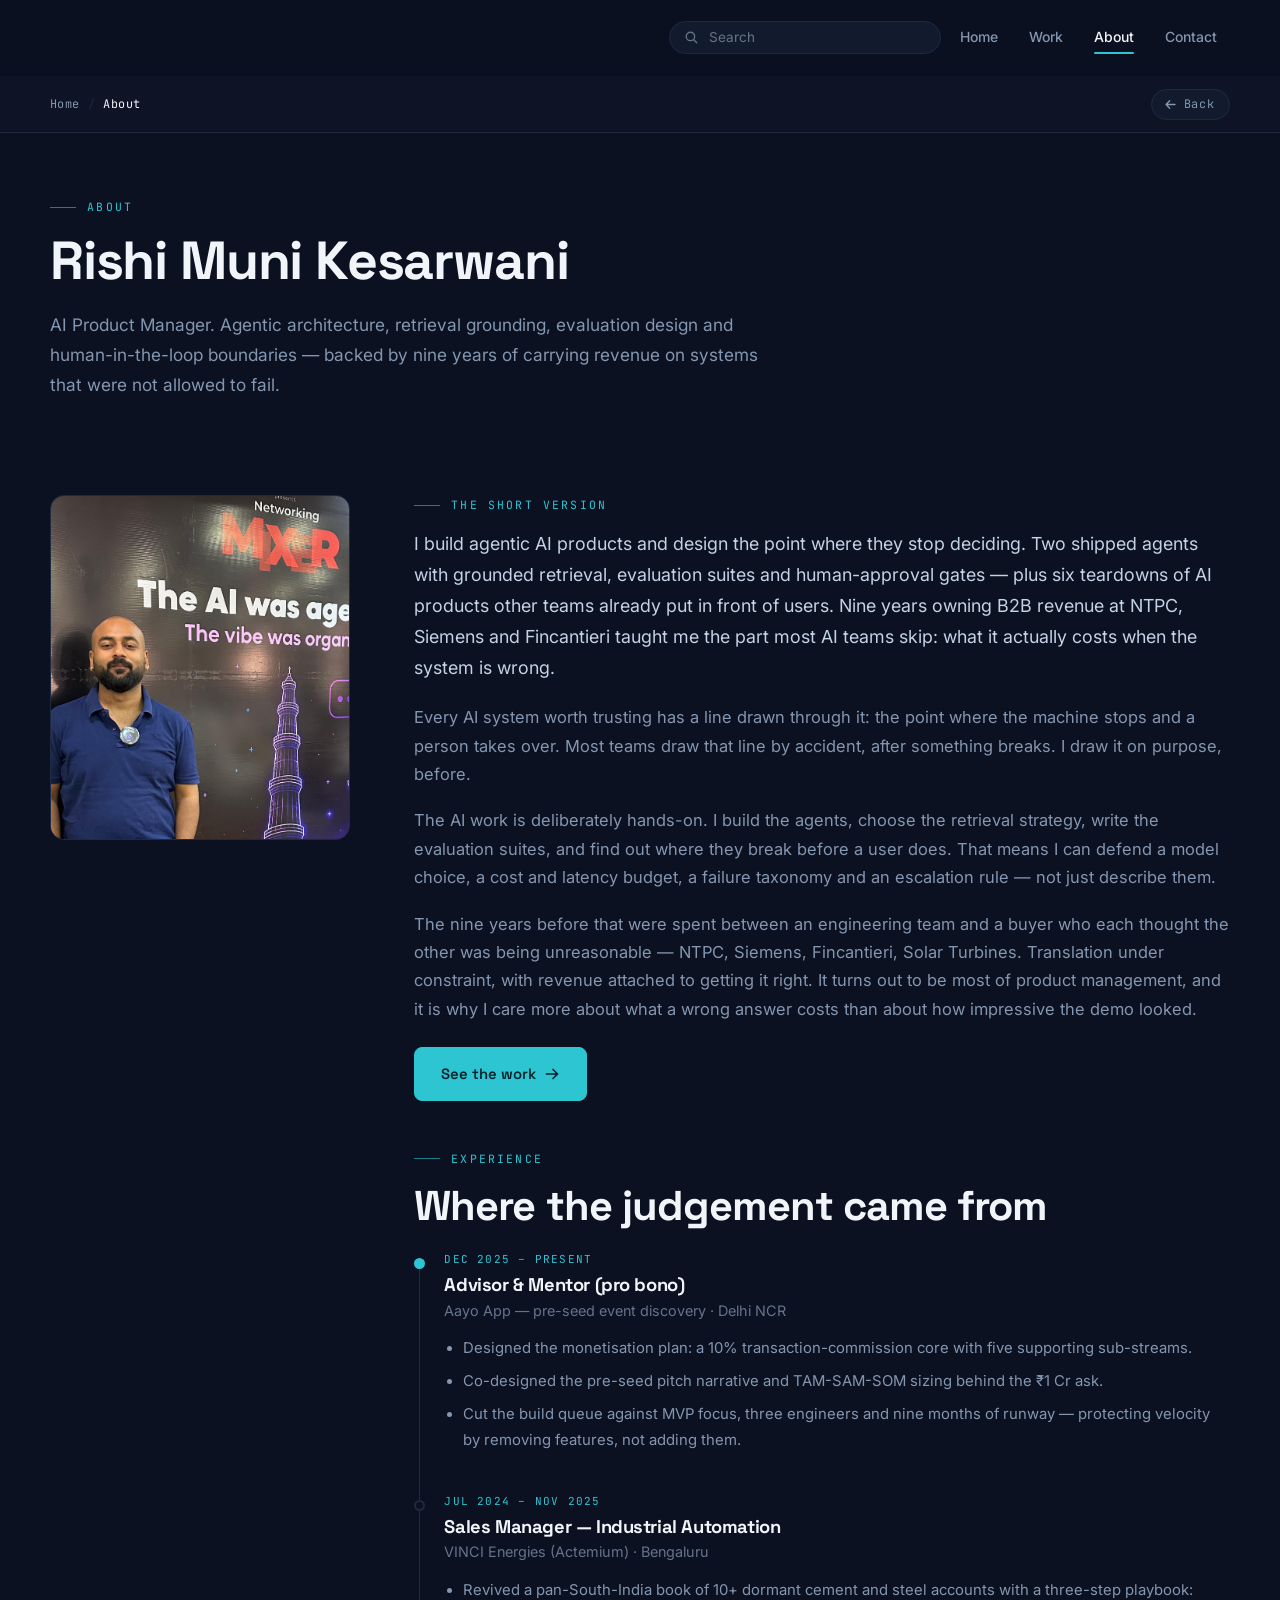
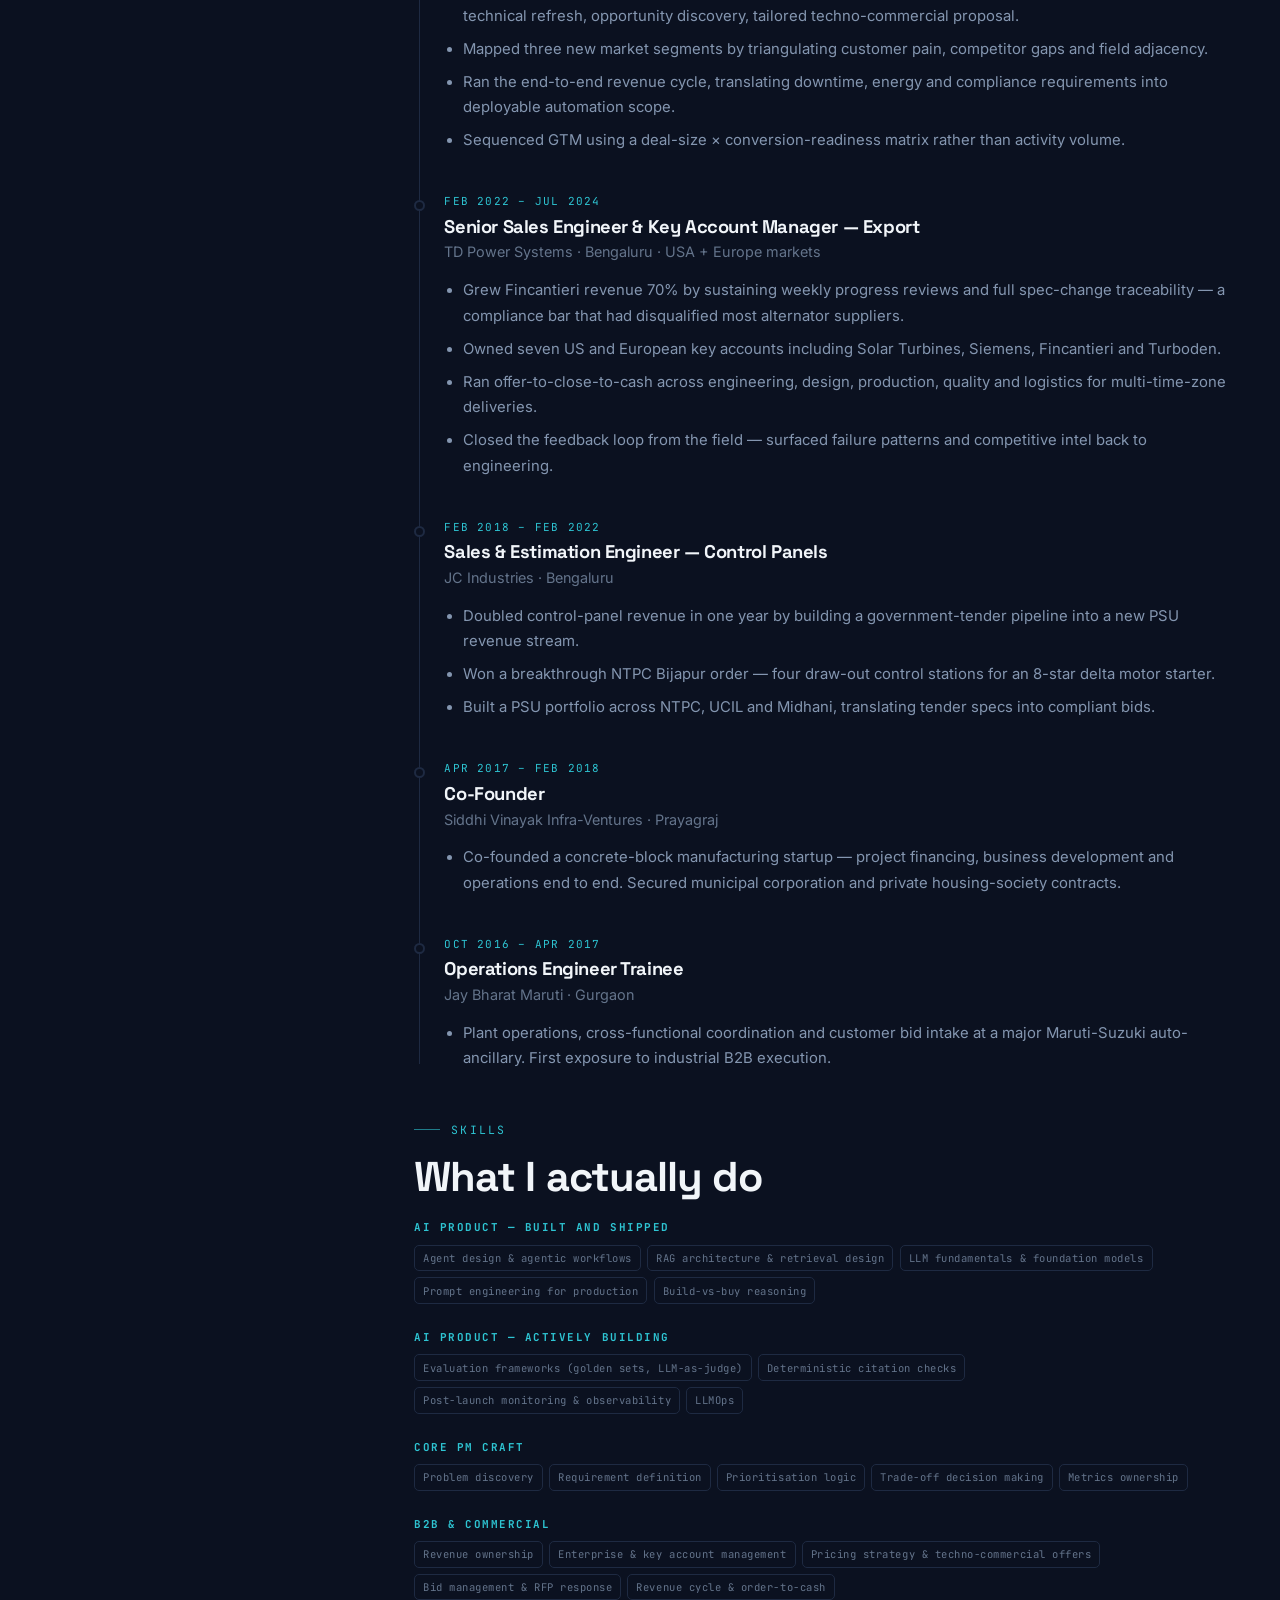
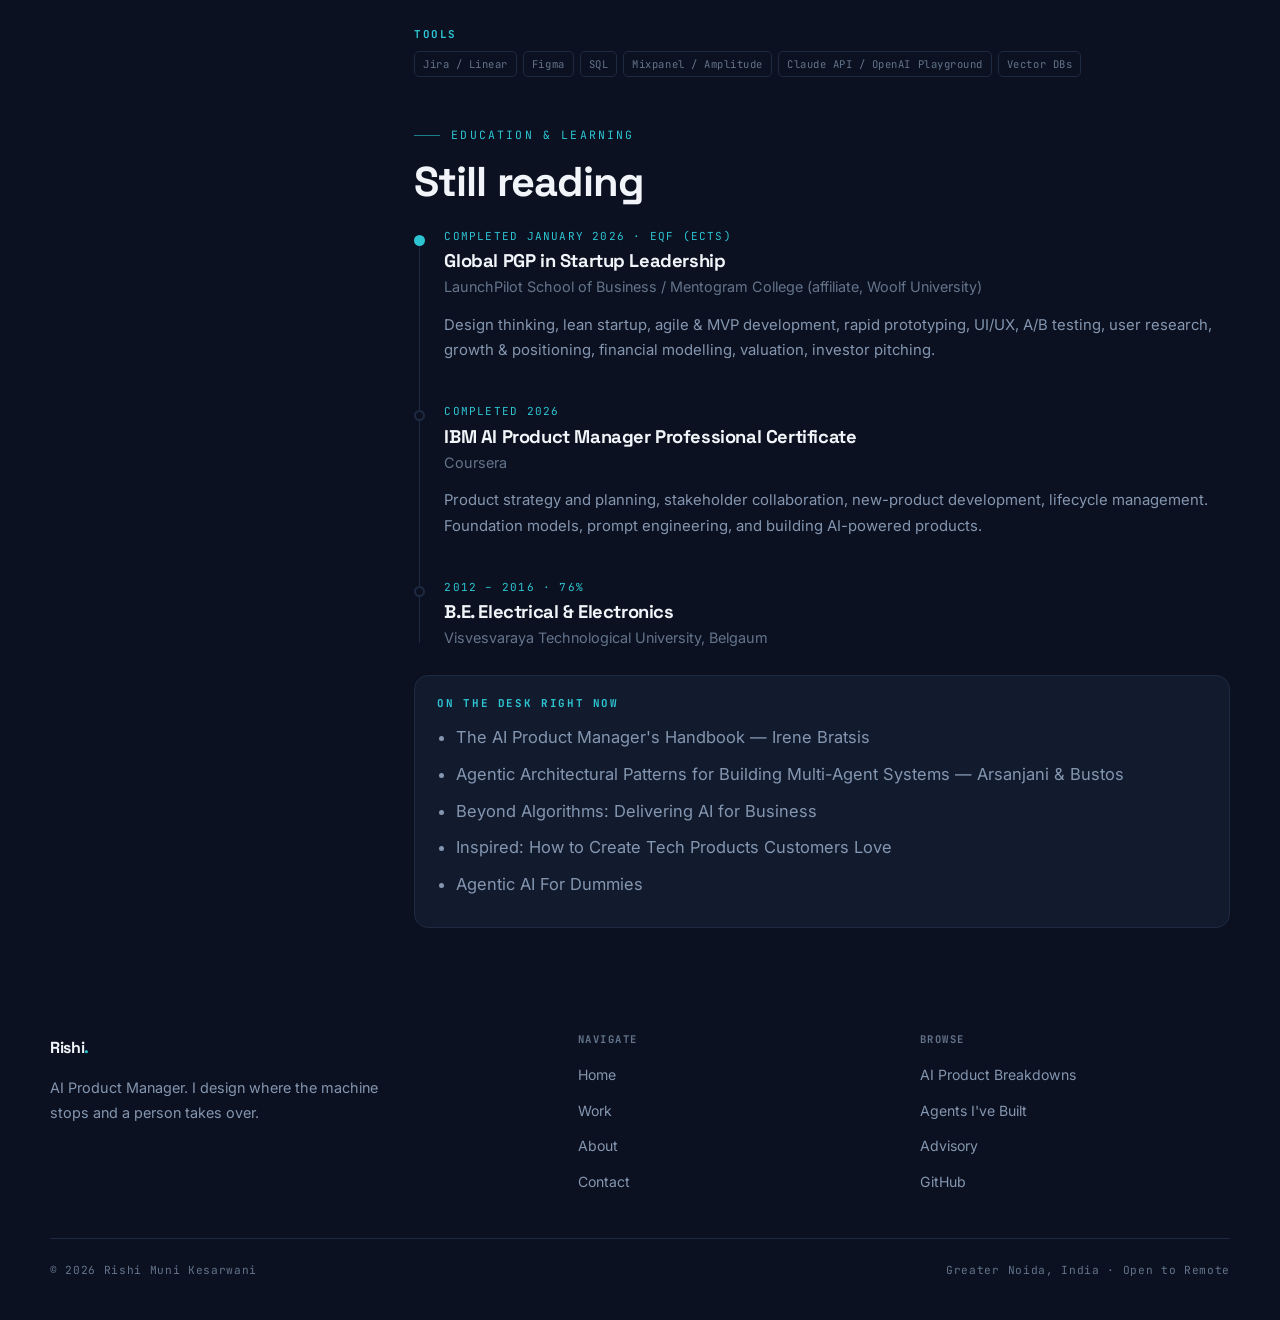
==== about.html @ 531f72b7 "Initial commit — portfolio site Static site, no build step, no framework. Every page renders from a " ====
<!doctype html>
<html lang="en">
<head>
<meta charset="utf-8">
<meta name="viewport" content="width=device-width, initial-scale=1">
<title>About — Rishi Muni Kesarwani</title>
<meta name="description" content="AI Product Manager: agentic architecture, retrieval grounding, evaluation design and human-in-the-loop boundaries, backed by nine years of B2B revenue at NTPC, Siemens and Fincantieri.">
<link rel="icon" href="data:image/svg+xml,%3Csvg xmlns='http://www.w3.org/2000/svg' viewBox='0 0 28 28'%3E%3Cpath d='M14 4 24.5 23H3.5z' fill='none' stroke='%232EC5D3' stroke-width='2'/%3E%3C/svg%3E">
<link rel="preconnect" href="https://fonts.googleapis.com">
<link rel="preconnect" href="https://fonts.gstatic.com" crossorigin>
<link href="https://fonts.googleapis.com/css2?family=Space+Grotesk:wght@400;500;600;700&family=Inter:wght@400;500;600&family=JetBrains+Mono:wght@400;500&display=swap" rel="stylesheet">
<link rel="stylesheet" href="assets/css/style.css">
</head>
<body data-page="about">

  <main>
    <section class="page-head">
      <div class="wrap">
        <p class="eyebrow">About</p>
        <h1>Rishi Muni Kesarwani</h1>
        <p class="lede">AI Product Manager. Agentic architecture, retrieval grounding, evaluation design and human-in-the-loop boundaries — backed by nine years of carrying revenue on systems that were not allowed to fail.</p>
      </div>
    </section>

    <section class="section tight" id="aboutBody"></section>
  </main>

  <script src="assets/js/data.js"></script>
  <script src="assets/js/site.js"></script>
</body>
</html>
---- assets/css/style.css ----
/* =============================================================
   Rishi Muni Kesarwani — AI Product Manager
   Theme: deep navy blueprint, cyan signal, geometric grotesque.
   Signature device: the decision gate rail (.gate)
   ============================================================= */

/* ---------- tokens ---------- */
:root {
  --ink:        #0B1120;
  --ink-2:      #121B2E;
  --ink-3:      #16203a;
  --line:       #1E2A42;
  --line-soft:  #17223a;
  --cyan:       #2EC5D3;
  --cyan-dim:   #1c8b96;
  --cyan-glow:  rgba(46,197,211,.18);
  --amber:      #F2994A;
  --paper:      #F1F5F9;
  --muted:      #8496B0;
  --muted-2:    #64748B;

  --display: "Space Grotesk", "Segoe UI", system-ui, sans-serif;
  --body:    "Inter", "Segoe UI", system-ui, sans-serif;
  --mono:    "JetBrains Mono", ui-monospace, "Cascadia Mono", Consolas, monospace;

  --wrap: 1180px;
  --nav-h: 76px;
  --r: 14px;
  --r-sm: 8px;

  --ease: cubic-bezier(.22,.61,.36,1);
}

/* ---------- reset ---------- */
*, *::before, *::after { box-sizing: border-box; }
html { scroll-behavior: smooth; -webkit-text-size-adjust: 100%; }
body {
  margin: 0;
  background: var(--ink);
  color: var(--muted);
  font-family: var(--body);
  font-size: 16.5px;
  line-height: 1.72;
  -webkit-font-smoothing: antialiased;
  overflow-x: hidden;
}
img { max-width: 100%; display: block; }
a { color: var(--cyan); text-decoration: none; }
a:hover { color: #7fe4ee; }
h1, h2, h3, h4 {
  font-family: var(--display);
  color: var(--paper);
  line-height: 1.12;
  letter-spacing: -.022em;
  margin: 0 0 .5em;
  font-weight: 700;
}
h1 { font-size: clamp(2.4rem, 6.4vw, 4.5rem); }
h2 { font-size: clamp(1.75rem, 3.6vw, 2.6rem); }
h3 { font-size: clamp(1.15rem, 2vw, 1.45rem); }
h4 { font-size: 1.02rem; }
p  { margin: 0 0 1.1em; }
ul { margin: 0 0 1.1em; padding-left: 1.15em; }
li { margin-bottom: .5em; }
strong { color: #cfdcec; font-weight: 600; }
em { color: #a9bcd4; }
code {
  font-family: var(--mono);
  font-size: .87em;
  background: var(--ink-3);
  border: 1px solid var(--line);
  border-radius: 5px;
  padding: .12em .42em;
  color: #a7e8ef;
}

:focus-visible {
  outline: 2px solid var(--cyan);
  outline-offset: 3px;
  border-radius: 4px;
}

.wrap { width: min(100% - 2.5rem, var(--wrap)); margin-inline: auto; }

/* blueprint grid, used behind hero + section accents */
.grid-bg {
  background-image:
    linear-gradient(var(--line-soft) 1px, transparent 1px),
    linear-gradient(90deg, var(--line-soft) 1px, transparent 1px);
  background-size: 46px 46px;
}

/* ---------- eyebrow / mono labels ---------- */
.eyebrow {
  font-family: var(--mono);
  font-size: .715rem;
  letter-spacing: .19em;
  text-transform: uppercase;
  color: var(--cyan);
  margin: 0 0 .9rem;
  display: flex;
  align-items: center;
  gap: .7rem;
}
.eyebrow::before {
  content: "";
  width: 26px; height: 1px;
  background: var(--cyan);
  opacity: .6;
  flex: none;
}
.eyebrow.plain::before { display: none; }

/* =============================================================
   HEADER / NAV
   ============================================================= */
.site-head {
  position: sticky; top: 0; z-index: 60;
  height: var(--nav-h);
  display: flex; align-items: center;
  background: rgba(11,17,32,.86);
  backdrop-filter: blur(14px);
  border-bottom: 1px solid transparent;
  transition: border-color .3s var(--ease), background .3s var(--ease);
}
.site-head.scrolled { border-bottom-color: var(--line); }
.site-head .wrap { display: flex; align-items: center; gap: 1.5rem; }

/* The header carries no wordmark — nav and search sit right, and the
   burger takes over that alignment once .nav goes fixed on mobile. */
.brand { display: flex; align-items: center; gap: .68rem; }
.brand svg { width: 26px; height: 26px; flex: none; }
.brand-name {
  font-family: var(--display);
  font-weight: 700;
  font-size: 1rem;
  color: var(--paper);
  letter-spacing: -.02em;
}
.brand-name span { color: var(--cyan); }

.nav { display: flex; align-items: center; gap: .35rem; margin-left: auto; }
.nav a {
  font-size: .875rem;
  font-weight: 500;
  color: var(--muted);
  padding: .5rem .8rem;
  border-radius: var(--r-sm);
  position: relative;
  transition: color .2s var(--ease), background .2s var(--ease);
}
.nav a:hover { color: var(--paper); background: var(--ink-2); }
.nav a.current { color: var(--paper); }
.nav a.current::after {
  content: "";
  position: absolute; left: .8rem; right: .8rem; bottom: .22rem;
  height: 2px; border-radius: 2px;
  background: var(--cyan);
}

.nav-search {
  display: flex; align-items: center; gap: .5rem;
  background: var(--ink-2);
  border: 1px solid var(--line);
  border-radius: 999px;
  padding: .42rem .85rem;
  min-width: 190px;
  transition: border-color .2s var(--ease), box-shadow .2s var(--ease);
}
.nav-search:focus-within { border-color: var(--cyan-dim); box-shadow: 0 0 0 3px var(--cyan-glow); }
.nav-search svg { width: 15px; height: 15px; color: var(--muted-2); flex: none; }
.nav-search input {
  background: none; border: 0; outline: none;
  color: var(--paper);
  font-family: var(--body); font-size: .85rem;
  width: 100%;
}
.nav-search input::placeholder { color: var(--muted-2); }

.burger {
  display: none;
  margin-left: auto;
  width: 42px; height: 42px;
  border: 1px solid var(--line);
  border-radius: var(--r-sm);
  background: var(--ink-2);
  cursor: pointer;
  padding: 0;
  align-items: center; justify-content: center;
}
.burger span {
  display: block; width: 18px; height: 2px; border-radius: 2px;
  background: var(--paper);
  position: relative;
  transition: transform .28s var(--ease), background .28s var(--ease);
}
.burger span::before, .burger span::after {
  content: ""; position: absolute; left: 0;
  width: 18px; height: 2px; border-radius: 2px; background: var(--paper);
  transition: transform .28s var(--ease), top .2s var(--ease);
}
.burger span::before { top: -6px; }
.burger span::after  { top: 6px; }
.burger[aria-expanded="true"] span { background: transparent; }
.burger[aria-expanded="true"] span::before { top: 0; transform: rotate(45deg); }
.burger[aria-expanded="true"] span::after  { top: 0; transform: rotate(-45deg); }

/* =============================================================
   BREADCRUMB + BACK
   ============================================================= */
.crumbs-bar {
  border-bottom: 1px solid var(--line);
  background: rgba(18,27,46,.4);
}
.crumbs-bar .wrap {
  display: flex; align-items: center; gap: 1rem;
  flex-wrap: wrap;
  padding: .8rem 0;
}
.crumbs {
  font-family: var(--mono);
  font-size: .74rem;
  letter-spacing: .04em;
  display: flex; align-items: center; flex-wrap: wrap; gap: .5rem;
  margin-right: auto;
  color: var(--muted-2);
}
.crumbs a { color: var(--muted); }
.crumbs a:hover { color: var(--cyan); }
.crumbs .sep { color: var(--line); }
.crumbs .here { color: var(--paper); }

.btn-back {
  font-family: var(--mono);
  font-size: .74rem;
  letter-spacing: .06em;
  color: var(--muted);
  background: var(--ink-2);
  border: 1px solid var(--line);
  border-radius: 999px;
  padding: .4rem .9rem .4rem .7rem;
  cursor: pointer;
  display: inline-flex; align-items: center; gap: .45rem;
  transition: border-color .2s var(--ease), color .2s var(--ease), transform .2s var(--ease);
}
.btn-back:hover { color: var(--paper); border-color: var(--cyan-dim); transform: translateX(-2px); }
.btn-back svg { width: 13px; height: 13px; }

/* =============================================================
   BUTTONS
   ============================================================= */
.btn {
  display: inline-flex; align-items: center; justify-content: center; gap: .55rem;
  font-family: var(--display);
  font-size: .93rem; font-weight: 600;
  padding: .82rem 1.6rem;
  border-radius: var(--r-sm);
  border: 1px solid var(--line);
  background: transparent;
  color: var(--paper);
  cursor: pointer;
  transition: transform .2s var(--ease), border-color .2s var(--ease),
              background .2s var(--ease), box-shadow .2s var(--ease);
}
.btn:hover { transform: translateY(-2px); border-color: var(--cyan-dim); color: var(--paper); }
.btn svg { width: 16px; height: 16px; }
.btn-primary {
  background: var(--cyan);
  border-color: var(--cyan);
  color: #04222a;
}
.btn-primary:hover {
  background: #45d6e3; border-color: #45d6e3; color: #04222a;
  box-shadow: 0 10px 30px -10px var(--cyan-glow);
}
.btn-sm { padding: .55rem 1.05rem; font-size: .82rem; }

/* =============================================================
   HERO
   ============================================================= */
.hero { position: relative; padding: clamp(2rem, 4vw, 3.4rem) 0 clamp(3rem, 6vw, 5rem); overflow: hidden; }
.hero::before {
  content: "";
  position: absolute; inset: 0;
  background-image:
    linear-gradient(var(--line-soft) 1px, transparent 1px),
    linear-gradient(90deg, var(--line-soft) 1px, transparent 1px);
  background-size: 46px 46px;
  mask-image: radial-gradient(ellipse 75% 65% at 72% 42%, #000 20%, transparent 78%);
  -webkit-mask-image: radial-gradient(ellipse 75% 65% at 72% 42%, #000 20%, transparent 78%);
  opacity: .85;
  pointer-events: none;
}
.hero .wrap { position: relative; }
.hero-grid {
  display: grid;
  grid-template-columns: 1.05fr .95fr;
  gap: clamp(2rem, 5vw, 4.5rem);
  align-items: center;
}

/* availability pill — the one bit of the hero that states the ask */
.avail {
  display: inline-flex;
  align-items: center;
  gap: .55rem;
  margin: 0 0 1.15rem;
  padding: .42rem .95rem .42rem .8rem;
  border: 1px solid rgba(46, 197, 211, .35);
  border-radius: 999px;
  background: var(--cyan-glow);
  font-family: var(--mono);
  font-size: .7rem;
  letter-spacing: .09em;
  text-transform: uppercase;
  color: #a7e8ef;
  line-height: 1;
}
.avail .dot {
  width: 7px;
  height: 7px;
  border-radius: 50%;
  background: var(--cyan);
  box-shadow: 0 0 0 0 var(--cyan-glow);
  animation: availPulse 2.4s var(--ease) infinite;
}
@keyframes availPulse {
  0%   { box-shadow: 0 0 0 0 rgba(46, 197, 211, .55); }
  70%  { box-shadow: 0 0 0 7px rgba(46, 197, 211, 0); }
  100% { box-shadow: 0 0 0 0 rgba(46, 197, 211, 0); }
}
@media (prefers-reduced-motion: reduce) { .avail .dot { animation: none; } }

.hello {
  font-family: var(--display);
  font-size: clamp(1.5rem, 3vw, 2.05rem);
  color: var(--paper);
  font-weight: 500;
  margin-bottom: .15em;
  letter-spacing: -.02em;
}
.hello .wave { display: inline-block; transform-origin: 70% 70%; }
.iam {
  font-family: var(--display);
  font-size: clamp(1.5rem, 3vw, 2.05rem);
  font-weight: 700;
  color: var(--paper);
  margin: 0 0 .55em;
  letter-spacing: -.025em;
}
.role-line {
  font-family: var(--display);
  font-weight: 700;
  font-size: clamp(1.75rem, 4vw, 2.85rem);
  color: var(--paper);
  letter-spacing: -.03em;
  line-height: 1.12;
  min-height: 2.24em;      /* holds two lines so the layout never jumps */
  margin: 0 0 .35em;
}
.caret {
  display: inline-block;
  width: 3px; height: .92em;
  background: var(--cyan);
  vertical-align: -.08em;
  margin-left: .1em;
  animation: blink 1.05s steps(2, start) infinite;
}
@keyframes blink { to { visibility: hidden; } }

.hero-pitch { max-width: 46ch; margin-bottom: 1.3rem; font-size: .98rem; }

.socials { display: flex; gap: .55rem; margin: 0 0 1.4rem; padding: 0; list-style: none; }
.socials a {
  width: 40px; height: 40px;
  display: grid; place-items: center;
  border: 1px solid var(--line);
  border-radius: var(--r-sm);
  color: var(--muted);
  background: var(--ink-2);
  transition: color .2s var(--ease), border-color .2s var(--ease), transform .2s var(--ease);
}
.socials a:hover { color: var(--cyan); border-color: var(--cyan-dim); transform: translateY(-3px); }
.socials svg { width: 17px; height: 17px; }

.hero-cta { display: flex; gap: .8rem; flex-wrap: wrap; }

/* --- hero portrait --- */
.portrait { position: relative; justify-self: center; width: 100%; max-width: 430px; }
.portrait-frame {
  position: relative;
  border: 1px solid var(--line);
  border-radius: 20px;
  overflow: hidden;
  background: var(--ink-2);
  box-shadow: 0 40px 80px -40px rgba(0,0,0,.85);
}
.portrait-frame img {
  width: 100%; aspect-ratio: 4/4.35; object-fit: cover; object-position: 26% 58%;
  filter: saturate(.92) contrast(1.04);
  transform: scale(1.18);
  transform-origin: 26% 62%;
}
.portrait-frame::after {
  content: "";
  position: absolute; inset: 0;
  background: linear-gradient(180deg, rgba(11,17,32,0) 42%, rgba(11,17,32,.92) 100%);
  pointer-events: none;
}
.portrait-cap {
  position: absolute; left: 1.15rem; right: 1.15rem; bottom: 1rem;
  z-index: 2;
  font-family: var(--mono);
  font-size: .68rem;
  line-height: 1.55;
  color: #a4b6cd;
  letter-spacing: .02em;
}
.portrait-chip {
  position: absolute;
  font-family: var(--mono);
  font-size: .68rem;
  letter-spacing: .06em;
  color: var(--paper);
  background: rgba(18,27,46,.94);
  border: 1px solid var(--line);
  border-radius: 999px;
  padding: .38rem .82rem;
  backdrop-filter: blur(6px);
  white-space: nowrap;
  box-shadow: 0 12px 26px -14px rgba(0,0,0,.9);
}
.portrait-chip b { color: var(--cyan); font-weight: 600; }
.chip-1 { top: 8%;  left: -14%; animation: float 7s ease-in-out infinite; }
.chip-2 { top: 44%; right: -13%; animation: float 8.5s ease-in-out infinite .8s; }
.chip-3 { bottom: 13%; left: -10%; animation: float 7.8s ease-in-out infinite .4s; }
@keyframes float {
  0%, 100% { transform: translateY(0); }
  50%      { transform: translateY(-9px); }
}

/* =============================================================
   SECTIONS
   ============================================================= */
.section { padding: clamp(3.5rem, 7vw, 6.5rem) 0; }
.section.tight { padding: clamp(2.5rem, 4.5vw, 4rem) 0; }
.section.bordered { border-top: 1px solid var(--line); }
.section-head { max-width: 62ch; margin-bottom: 2.6rem; }
.section-head p { margin-bottom: 0; }

.page-head { padding: clamp(2.6rem, 5vw, 4.2rem) 0 clamp(1.6rem, 3vw, 2.4rem); }
.page-head h1 { font-size: clamp(2.1rem, 4.6vw, 3.35rem); margin-bottom: .35em; }
.page-head .lede { font-size: 1.08rem; max-width: 66ch; margin: 0; }

/* stat strip */
.stat-strip {
  display: grid;
  grid-template-columns: repeat(4, 1fr);
  border: 1px solid var(--line);
  border-radius: var(--r);
  overflow: hidden;
  background: var(--ink-2);
}
.stat-strip div { padding: 1.35rem 1.5rem; border-right: 1px solid var(--line); }
.stat-strip div:last-child { border-right: 0; }
.stat-strip b {
  display: block;
  font-family: var(--display);
  font-size: clamp(1.5rem, 3vw, 2.1rem);
  font-weight: 700;
  color: var(--paper);
  letter-spacing: -.03em;
  line-height: 1;
  margin-bottom: .4rem;
}
.stat-strip span {
  font-family: var(--mono);
  font-size: .7rem;
  letter-spacing: .09em;
  text-transform: uppercase;
  color: var(--muted-2);
}

/* =============================================================
   SIGNATURE: the decision gate rail
   ============================================================= */
.gate {
  border: 1px solid var(--line);
  border-radius: var(--r);
  background:
    linear-gradient(180deg, rgba(46,197,211,.05), transparent 60%),
    var(--ink-2);
  padding: 1.4rem 1.5rem 1.5rem;
}
.gate-label {
  font-family: var(--mono);
  font-size: .68rem;
  letter-spacing: .17em;
  text-transform: uppercase;
  color: var(--cyan);
  margin-bottom: .55rem;
}
.gate-rule {
  font-family: var(--display);
  font-size: 1.02rem;
  font-weight: 600;
  color: var(--paper);
  line-height: 1.4;
  margin-bottom: 1.15rem;
}
.gate-rail {
  position: relative;
  height: 3px;
  border-radius: 3px;
  background: linear-gradient(90deg, var(--cyan) 0%, var(--cyan) 46%, var(--amber) 54%, var(--amber) 100%);
  margin: 0 0 1rem;
  opacity: .55;
}
.gate-rail::after {
  content: "";
  position: absolute; left: 50%; top: 50%;
  width: 11px; height: 11px;
  transform: translate(-50%, -50%) rotate(45deg);
  background: var(--ink);
  border: 2px solid var(--cyan);
  border-radius: 2px;
}
.gate-outcomes { display: grid; grid-template-columns: 1fr 1fr; gap: 1.1rem; }
.gate-outcomes > div { font-size: .875rem; line-height: 1.55; }
.gate-outcomes .k {
  font-family: var(--mono);
  font-size: .66rem;
  letter-spacing: .12em;
  text-transform: uppercase;
  display: block;
  margin-bottom: .3rem;
}
.gate-fail .k { color: var(--amber); }
.gate-pass .k { color: var(--cyan); }

/* the gate gets real width when it is the point of the section */
.thesis-grid {
  display: grid;
  grid-template-columns: minmax(0, 1fr) minmax(0, .82fr);
  gap: clamp(2rem, 5vw, 4rem);
  align-items: center;
}
@media (max-width: 900px) { .thesis-grid { grid-template-columns: 1fr; } }

/* compact gate inside a card */
.gate-mini {
  border-top: 1px solid var(--line);
  margin-top: auto;
  padding-top: .9rem;
  font-family: var(--mono);
  font-size: .72rem;
  line-height: 1.6;
  color: var(--muted-2);
  letter-spacing: .01em;
}
.gate-mini b { color: var(--cyan); font-weight: 500; }

/* =============================================================
   CARDS
   ============================================================= */
.card-grid { display: grid; gap: 1.35rem; grid-template-columns: repeat(auto-fill, minmax(330px, 1fr)); }
.card-grid.two { grid-template-columns: repeat(auto-fill, minmax(430px, 1fr)); }

.card {
  display: flex; flex-direction: column;
  background: var(--ink-2);
  border: 1px solid var(--line);
  border-radius: var(--r);
  padding: 1.5rem;
  position: relative;
  overflow: hidden;
  transition: transform .25s var(--ease), border-color .25s var(--ease), box-shadow .25s var(--ease);
}
.card::before {
  content: "";
  position: absolute; left: 0; right: 0; top: 0; height: 2px;
  background: var(--cyan);
  transform: scaleX(0); transform-origin: left;
  transition: transform .35s var(--ease);
}
.card:hover {
  transform: translateY(-4px);
  border-color: #27354f;
  box-shadow: 0 24px 50px -30px rgba(0,0,0,.9);
}
.card:hover::before { transform: scaleX(1); }

.card-top {
  display: flex; align-items: center; gap: .7rem;
  margin-bottom: .9rem;
  font-family: var(--mono);
  font-size: .68rem;
  letter-spacing: .1em;
  text-transform: uppercase;
  color: var(--muted-2);
}
.card-org { color: var(--cyan); }
.tag-status {
  margin-left: auto;
  border: 1px solid var(--line);
  border-radius: 999px;
  padding: .18rem .6rem;
  font-size: .62rem;
  letter-spacing: .1em;
  color: var(--muted);
  background: var(--ink);
}
.tag-status[data-s="Shipped"]  { color: var(--cyan); border-color: var(--cyan-dim); }
.tag-status[data-s="Ongoing"]  { color: var(--amber); border-color: #6b4a25; }

.card h3 { margin-bottom: .45rem; }
.card h3 a { color: var(--paper); }
.card:hover h3 a { color: var(--cyan); }
.card-tagline {
  font-family: var(--display);
  font-size: .95rem;
  color: var(--cyan);
  margin: 0 0 .7rem;
  font-weight: 500;
  letter-spacing: -.01em;
}
.card-sum { font-size: .93rem; margin-bottom: 1rem; }

.tags { display: flex; flex-wrap: wrap; gap: .38rem; list-style: none; padding: 0; margin: 0 0 1.1rem; }
.tags li {
  font-family: var(--mono);
  font-size: .66rem;
  letter-spacing: .05em;
  color: var(--muted-2);
  border: 1px solid var(--line);
  border-radius: 5px;
  padding: .2rem .5rem;
  margin: 0;
}

.card-link {
  font-family: var(--display);
  font-weight: 600;
  font-size: .88rem;
  display: inline-flex; align-items: center; gap: .45rem;
  margin-top: .9rem;
}
.card-link svg { width: 14px; height: 14px; transition: transform .2s var(--ease); }
.card:hover .card-link svg { transform: translateX(4px); }

/* category card */
.cat-card { padding: 1.9rem; }
.cat-card .count {
  font-family: var(--display);
  font-size: 2.6rem; font-weight: 700; color: var(--cyan);
  line-height: 1; letter-spacing: -.04em;
  margin-bottom: .7rem;
}
.cat-card .lens {
  font-family: var(--mono);
  font-size: .74rem;
  color: var(--muted-2);
  border-left: 2px solid var(--line);
  padding-left: .8rem;
  margin: 1rem 0 0;
  line-height: 1.6;
}

/* =============================================================
   FILTER / SORT TOOLBAR
   ============================================================= */
.toolbar {
  display: flex; flex-wrap: wrap; align-items: center; gap: .8rem;
  padding: 1rem 1.15rem;
  border: 1px solid var(--line);
  border-radius: var(--r);
  background: var(--ink-2);
  margin-bottom: 1.8rem;
}
.filters { display: flex; flex-wrap: wrap; gap: .4rem; }
.chip {
  font-family: var(--mono);
  font-size: .72rem;
  letter-spacing: .07em;
  color: var(--muted);
  background: var(--ink);
  border: 1px solid var(--line);
  border-radius: 999px;
  padding: .4rem .9rem;
  cursor: pointer;
  transition: all .2s var(--ease);
}
.chip:hover { color: var(--paper); border-color: #2b3a56; }
.chip[aria-pressed="true"] {
  background: var(--cyan); border-color: var(--cyan); color: #04222a; font-weight: 600;
}
.sort-wrap { margin-left: auto; display: flex; align-items: center; gap: .55rem; }
.sort-wrap label {
  font-family: var(--mono); font-size: .68rem; letter-spacing: .12em;
  text-transform: uppercase; color: var(--muted-2);
}
select {
  font-family: var(--body); font-size: .82rem;
  background: var(--ink); color: var(--paper);
  border: 1px solid var(--line); border-radius: var(--r-sm);
  padding: .45rem 2rem .45rem .75rem;
  cursor: pointer;
  appearance: none;
  background-image: url("data:image/svg+xml,%3Csvg xmlns='http://www.w3.org/2000/svg' viewBox='0 0 12 8' fill='none' stroke='%238496B0' stroke-width='1.6'%3E%3Cpath d='M1 1.5 6 6.5 11 1.5'/%3E%3C/svg%3E");
  background-repeat: no-repeat;
  background-position: right .7rem center;
  background-size: 10px;
}
select:focus { border-color: var(--cyan-dim); outline: none; box-shadow: 0 0 0 3px var(--cyan-glow); }

.result-count {
  font-family: var(--mono); font-size: .74rem;
  color: var(--muted-2); letter-spacing: .05em;
  margin-bottom: 1.2rem;
}
.result-count b { color: var(--paper); font-weight: 500; }

.empty {
  border: 1px dashed var(--line);
  border-radius: var(--r);
  padding: 3rem 1.5rem;
  text-align: center;
}
.empty h3 { color: var(--paper); }
.empty p { max-width: 44ch; margin-inline: auto; }

/* =============================================================
   DETAIL PAGE
   ============================================================= */
.detail-hero { padding: clamp(2rem, 4vw, 3.2rem) 0 clamp(2rem, 4vw, 3rem); }
.detail-meta {
  display: flex; flex-wrap: wrap; gap: .6rem 1.4rem;
  font-family: var(--mono);
  font-size: .72rem;
  letter-spacing: .09em;
  text-transform: uppercase;
  color: var(--muted-2);
  margin-bottom: 1.1rem;
}
.detail-meta .org { color: var(--cyan); }
.detail-hero h1 { max-width: 20ch; }
.detail-tagline {
  font-family: var(--display);
  font-size: clamp(1.1rem, 2.2vw, 1.4rem);
  color: var(--cyan);
  font-weight: 500;
  max-width: 34ch;
  margin: 0 0 1.2rem;
  letter-spacing: -.015em;
}
.detail-sum { font-size: 1.06rem; max-width: 62ch; }

.detail-body {
  display: grid;
  grid-template-columns: minmax(0, 1fr) 300px;
  gap: clamp(2rem, 5vw, 4rem);
  align-items: start;
}
.detail-main > section { margin-bottom: 3rem; }
.detail-main > section:last-child { margin-bottom: 0; }
.detail-main h2 {
  font-size: clamp(1.35rem, 2.4vw, 1.75rem);
  padding-bottom: .6rem;
  border-bottom: 1px solid var(--line);
  margin-bottom: 1.2rem;
}
.detail-main p, .detail-main li { font-size: 1rem; }

.note-block {
  border: 1px solid var(--line);
  border-left: 2px solid var(--cyan);
  border-radius: 0 var(--r) var(--r) 0;
  background: var(--ink-2);
  padding: 1.4rem 1.5rem;
}
.note-block > *:last-child { margin-bottom: 0; }

.tbl-scroll { overflow-x: auto; border: 1px solid var(--line); border-radius: var(--r); }
table { width: 100%; border-collapse: collapse; min-width: 480px; }
th, td {
  text-align: left;
  padding: .82rem 1.05rem;
  border-bottom: 1px solid var(--line);
  font-size: .9rem;
  vertical-align: top;
}
th {
  font-family: var(--mono);
  font-size: .68rem;
  letter-spacing: .12em;
  text-transform: uppercase;
  color: var(--cyan);
  background: var(--ink-3);
  font-weight: 500;
  white-space: nowrap;
}
tbody tr:last-child td { border-bottom: 0; }
tbody tr:hover td { background: rgba(46,197,211,.03); }
td:first-child { color: #b8c8dc; }

/* sidebar */
.detail-side { position: sticky; top: calc(var(--nav-h) + 1.2rem); display: grid; gap: 1.2rem; }
.side-box {
  border: 1px solid var(--line);
  border-radius: var(--r);
  background: var(--ink-2);
  padding: 1.3rem 1.4rem;
}
.side-box h4 {
  font-family: var(--mono);
  font-size: .68rem;
  letter-spacing: .15em;
  text-transform: uppercase;
  color: var(--cyan);
  margin-bottom: .9rem;
}
.side-stats { list-style: none; padding: 0; margin: 0; }
.side-stats li {
  display: flex; justify-content: space-between; align-items: baseline; gap: 1rem;
  padding: .55rem 0;
  border-bottom: 1px solid var(--line-soft);
  margin: 0;
  font-size: .82rem;
}
.side-stats li:last-child { border-bottom: 0; }
.side-stats b {
  font-family: var(--display);
  color: var(--paper); font-weight: 700; font-size: 1rem;
  letter-spacing: -.02em; text-align: right;
}
.side-links { list-style: none; padding: 0; margin: 0; }
.side-links li { margin: 0; border-bottom: 1px solid var(--line-soft); }
.side-links li:last-child { border-bottom: 0; }
.side-links a {
  display: block; padding: .6rem 0;
  font-size: .88rem; color: var(--muted);
  transition: color .2s var(--ease), padding-left .2s var(--ease);
}
.side-links a:hover { color: var(--cyan); padding-left: .35rem; }
.side-links .k {
  font-family: var(--mono); font-size: .62rem; letter-spacing: .1em;
  text-transform: uppercase; color: var(--muted-2); display: block;
}

/* prev / next */
.pager {
  display: grid; grid-template-columns: 1fr 1fr; gap: 1rem;
  border-top: 1px solid var(--line);
  padding-top: 2rem; margin-top: 3.5rem;
}
.pager a {
  border: 1px solid var(--line);
  border-radius: var(--r);
  background: var(--ink-2);
  padding: 1.1rem 1.3rem;
  transition: border-color .2s var(--ease), transform .2s var(--ease);
}
.pager a:hover { border-color: var(--cyan-dim); transform: translateY(-2px); }
.pager .k {
  font-family: var(--mono); font-size: .65rem; letter-spacing: .13em;
  text-transform: uppercase; color: var(--muted-2); display: block; margin-bottom: .35rem;
}
.pager strong { display: block; font-family: var(--display); color: var(--paper); font-size: .98rem; line-height: 1.3; }
.pager .next { text-align: right; }
.pager .spacer { border: 0; background: none; }

/* =============================================================
   FIGURE — architecture diagrams, drawn inline as SVG so they
   carry the same navy/cyan palette as everything else.
   ============================================================= */
.figure {
  margin: 0 0 1.5rem;
  border: 1px solid var(--line);
  border-radius: var(--r);
  background: linear-gradient(180deg, var(--ink-2) 0%, #0d1424 100%);
  overflow: hidden;
}
.figure-head {
  display: flex;
  align-items: baseline;
  flex-wrap: wrap;
  gap: .25rem .8rem;
  padding: .8rem 1.15rem;
  border-bottom: 1px solid var(--line);
  background: rgba(46, 197, 211, .04);
}
.figure-tag {
  font-family: var(--mono);
  font-size: .62rem;
  letter-spacing: .14em;
  text-transform: uppercase;
  color: var(--cyan);
  white-space: nowrap;
}
.figure-name {
  font-family: var(--display);
  font-size: .97rem;
  font-weight: 600;
  color: var(--paper);
  letter-spacing: -.015em;
}
/* the drawing itself scrolls sideways on narrow screens rather
   than shrinking its labels into illegibility */
.figure-canvas { overflow-x: auto; padding: 1.15rem 1.1rem .5rem; }
.figure-canvas svg { display: block; width: 100%; min-width: 680px; height: auto; }
.figure-cap {
  margin: 0;
  padding: .35rem 1.15rem 1.05rem;
  font-size: .84rem;
  line-height: 1.62;
  color: var(--muted-2);
}
.figure-cap b { color: var(--muted); font-weight: 600; }

/* diagram primitives — kept here so every figure stays in step */
.dg-label   { font-family: "Space Grotesk", system-ui, sans-serif; font-size: 14px; font-weight: 600; fill: #E2E8F0; }
.dg-sub     { font-family: "Inter", system-ui, sans-serif; font-size: 11px; fill: #7f92ad; }
.dg-edge    { font-family: "JetBrains Mono", ui-monospace, monospace; font-size: 10px; fill: #7f92ad; letter-spacing: .04em; }
.dg-num     { font-family: "JetBrains Mono", ui-monospace, monospace; font-size: 11px; font-weight: 600; }
.dg-title   { font-family: "Space Grotesk", system-ui, sans-serif; font-size: 17px; font-weight: 700; fill: #F1F5F9; }
.dg-note    { font-family: "Inter", system-ui, sans-serif; font-size: 12px; fill: #a9bcd4; }
.dg-line    { stroke: #3A4C6B; stroke-width: 1.4; fill: none; }

/* =============================================================
   ABOUT / TIMELINE
   ============================================================= */
.about-grid {
  display: grid; grid-template-columns: 300px minmax(0, 1fr);
  gap: clamp(2rem, 5vw, 4rem); align-items: start;
}
.about-photo {
  border: 1px solid var(--line); border-radius: var(--r);
  overflow: hidden; background: var(--ink-2);
  position: sticky; top: calc(var(--nav-h) + 1.2rem);
}
.about-photo img { aspect-ratio: 4/4.6; object-fit: cover; object-position: 22% 40%; }
.about-photo .cap {
  padding: .9rem 1.1rem;
  font-family: var(--mono); font-size: .68rem; line-height: 1.55; color: var(--muted-2);
  border-top: 1px solid var(--line);
}

.timeline { position: relative; padding-left: 1.9rem; }
.timeline::before {
  content: ""; position: absolute; left: 5px; top: .55rem; bottom: .5rem;
  width: 1px; background: var(--line);
}
.tl-item { position: relative; margin-bottom: 2.4rem; }
.tl-item:last-child { margin-bottom: 0; }
.tl-item::before {
  content: ""; position: absolute; left: -1.9rem; top: .5rem;
  width: 11px; height: 11px; border-radius: 50%;
  background: var(--ink); border: 2px solid var(--line);
}
.tl-item:first-child::before { border-color: var(--cyan); background: var(--cyan); }
.tl-when {
  font-family: var(--mono); font-size: .69rem; letter-spacing: .11em;
  text-transform: uppercase; color: var(--cyan); margin-bottom: .35rem;
}
.tl-item h3 { margin-bottom: .2rem; font-size: 1.15rem; }
.tl-org { font-size: .9rem; color: var(--muted-2); margin-bottom: .8rem; }
.tl-item ul { margin-bottom: 0; }
.tl-item li { font-size: .93rem; }

.skill-block { margin-bottom: 1.7rem; }
.skill-block h4 {
  font-family: var(--mono); font-size: .68rem; letter-spacing: .14em;
  text-transform: uppercase; color: var(--cyan); margin-bottom: .7rem;
}

/* =============================================================
   SEARCH RESULTS
   ============================================================= */
.searchbox-lg {
  display: flex; align-items: center; gap: .9rem;
  border: 1px solid var(--line); border-radius: var(--r);
  background: var(--ink-2);
  padding: 1rem 1.3rem;
  margin-bottom: 1.6rem;
}
.searchbox-lg:focus-within { border-color: var(--cyan-dim); box-shadow: 0 0 0 3px var(--cyan-glow); }
.searchbox-lg svg { width: 19px; height: 19px; color: var(--muted-2); flex: none; }
.searchbox-lg input {
  flex: 1; background: none; border: 0; outline: none;
  font-family: var(--display); font-size: 1.1rem; color: var(--paper);
}
.searchbox-lg input::placeholder { color: var(--muted-2); font-family: var(--body); font-size: .98rem; }

.res-list { list-style: none; padding: 0; margin: 0; }
.res-list li { margin: 0 0 .8rem; }
.res {
  display: block;
  border: 1px solid var(--line); border-radius: var(--r);
  background: var(--ink-2);
  padding: 1.15rem 1.35rem;
  transition: border-color .2s var(--ease), transform .2s var(--ease);
}
.res:hover { border-color: var(--cyan-dim); transform: translateX(3px); }
.res .k {
  font-family: var(--mono); font-size: .65rem; letter-spacing: .12em;
  text-transform: uppercase; color: var(--muted-2); margin-bottom: .3rem;
}
.res h3 { font-size: 1.08rem; margin-bottom: .3rem; color: var(--paper); }
.res p { font-size: .9rem; margin: 0; color: var(--muted); }
.res mark { background: rgba(46,197,211,.22); color: #bff0f6; border-radius: 3px; padding: 0 .15em; }

.suggest { display: flex; flex-wrap: wrap; gap: .45rem; align-items: center; }
.suggest span {
  font-family: var(--mono); font-size: .68rem; letter-spacing: .1em;
  text-transform: uppercase; color: var(--muted-2); margin-right: .3rem;
}

/* =============================================================
   CONTACT
   ============================================================= */
.contact-grid { display: grid; grid-template-columns: minmax(0,1fr) minmax(0,1fr); gap: clamp(2rem,5vw,4rem); align-items: start; }
.contact-list { list-style: none; padding: 0; margin: 0; }
.contact-list li { margin: 0; border-bottom: 1px solid var(--line); }
.contact-list li:first-child { border-top: 1px solid var(--line); }
.contact-list a, .contact-list .row {
  display: flex; align-items: center; gap: 1rem;
  padding: 1.1rem .2rem;
  color: var(--paper);
  transition: padding-left .2s var(--ease);
}
.contact-list a:hover { padding-left: .5rem; color: var(--cyan); }
.contact-list svg { width: 17px; height: 17px; color: var(--cyan); flex: none; }
.contact-list .k {
  font-family: var(--mono); font-size: .65rem; letter-spacing: .12em;
  text-transform: uppercase; color: var(--muted-2); display: block; margin-bottom: .1rem;
}
.contact-list .v { font-family: var(--display); font-size: .98rem; font-weight: 500; }

/* =============================================================
   CTA BAND + FOOTER
   ============================================================= */
.cta-band {
  border-top: 1px solid var(--line);
  border-bottom: 1px solid var(--line);
  background:
    radial-gradient(ellipse 60% 130% at 50% 100%, rgba(46,197,211,.09), transparent 70%),
    var(--ink-2);
  padding: clamp(3rem, 6vw, 4.5rem) 0;
  text-align: center;
}
.cta-band h2 { max-width: 20ch; margin-inline: auto; }
.cta-band p { max-width: 52ch; margin-inline: auto; margin-bottom: 1.8rem; }
.cta-band .hero-cta { justify-content: center; }

.site-foot { padding: 3rem 0 2.5rem; }
.foot-grid {
  display: grid; grid-template-columns: 1.6fr 1fr 1fr; gap: 2rem;
  padding-bottom: 2.2rem; border-bottom: 1px solid var(--line);
}
.foot-grid h4 {
  font-family: var(--mono); font-size: .66rem; letter-spacing: .14em;
  text-transform: uppercase; color: var(--muted-2); margin-bottom: .9rem;
}
.foot-grid ul { list-style: none; padding: 0; margin: 0; }
.foot-grid li { margin-bottom: .45rem; }
.foot-grid li a { color: var(--muted); font-size: .88rem; }
.foot-grid li a:hover { color: var(--cyan); }
.foot-blurb { font-size: .9rem; max-width: 38ch; }
.foot-bot {
  display: flex; flex-wrap: wrap; gap: 1rem; justify-content: space-between;
  padding-top: 1.4rem;
  font-family: var(--mono); font-size: .7rem; letter-spacing: .06em; color: var(--muted-2);
}

/* =============================================================
   MOTION — reveal on scroll
   ============================================================= */
.reveal { opacity: 0; transform: translateY(18px); }
.reveal.in { opacity: 1; transform: none; transition: opacity .6s var(--ease), transform .6s var(--ease); }

.stagger > * { opacity: 0; transform: translateY(14px); animation: rise .65s var(--ease) forwards; }
.stagger > *:nth-child(1) { animation-delay: .05s; }
.stagger > *:nth-child(2) { animation-delay: .13s; }
.stagger > *:nth-child(3) { animation-delay: .21s; }
.stagger > *:nth-child(4) { animation-delay: .29s; }
.stagger > *:nth-child(5) { animation-delay: .37s; }
.stagger > *:nth-child(6) { animation-delay: .45s; }
@keyframes rise { to { opacity: 1; transform: none; } }

/* =============================================================
   RESPONSIVE
   ============================================================= */
@media (max-width: 1040px) {
  .detail-body { grid-template-columns: 1fr; }
  .detail-side { position: static; grid-template-columns: repeat(auto-fit, minmax(250px,1fr)); }
  .about-grid { grid-template-columns: 1fr; }
  .about-photo { position: static; max-width: 320px; }
  .nav-search { min-width: 150px; }
}

@media (max-width: 900px) {
  .hero-grid { grid-template-columns: 1fr; gap: 3rem; }
  .portrait { order: -1; max-width: 330px; }
  .chip-1 { left: -6%; } .chip-2 { right: -6%; } .chip-3 { left: -4%; }
  .stat-strip { grid-template-columns: 1fr 1fr; }
  .stat-strip div:nth-child(2) { border-right: 0; }
  .stat-strip div:nth-child(-n+2) { border-bottom: 1px solid var(--line); }
  .foot-grid { grid-template-columns: 1fr 1fr; }
  .contact-grid { grid-template-columns: 1fr; }

  .burger { display: inline-flex; }
  .nav {
    position: fixed; inset: var(--nav-h) 0 auto;
    flex-direction: column; align-items: stretch; gap: 0;
    background: var(--ink-2);
    border-bottom: 1px solid var(--line);
    padding: .8rem 1.25rem 1.3rem;
    transform: translateY(-12px);
    opacity: 0; visibility: hidden; pointer-events: none;
    transition: opacity .25s var(--ease), transform .25s var(--ease), visibility .25s;
    max-height: calc(100vh - var(--nav-h)); overflow-y: auto;
  }
  .nav.open { opacity: 1; visibility: visible; transform: none; pointer-events: auto; }
  .nav a { padding: .85rem .4rem; border-bottom: 1px solid var(--line-soft); border-radius: 0; }
  .nav a.current::after { left: .4rem; right: auto; width: 20px; bottom: .5rem; }
  .nav-search { order: -1; margin-bottom: .6rem; min-width: 0; }
}

@media (max-width: 620px) {
  body { font-size: 16px; }
  .wrap { width: calc(100% - 2rem); }
  .gate-outcomes { grid-template-columns: 1fr; gap: .8rem; }
  .stat-strip { grid-template-columns: 1fr; }
  .stat-strip div { border-right: 0; border-bottom: 1px solid var(--line); }
  .stat-strip div:last-child { border-bottom: 0; }
  .pager { grid-template-columns: 1fr; }
  .pager .next { text-align: left; }
  .foot-grid { grid-template-columns: 1fr; }
  .toolbar { flex-direction: column; align-items: stretch; }
  .sort-wrap { margin-left: 0; }
  .sort-wrap select { flex: 1; }
  .card-grid { grid-template-columns: 1fr; }
  .card-grid.two { grid-template-columns: 1fr; }
  .portrait-chip { font-size: .62rem; padding: .3rem .65rem; }
}

@media (prefers-reduced-motion: reduce) {
  *, *::before, *::after {
    animation-duration: .001ms !important;
    animation-iteration-count: 1 !important;
    transition-duration: .001ms !important;
    scroll-behavior: auto !important;
  }
  .reveal { opacity: 1; transform: none; }
  .stagger > * { opacity: 1; transform: none; }
}

@media print {
  .site-head, .crumbs-bar, .cta-band, .site-foot, .btn-back, .toolbar { display: none; }
  body { background: #fff; color: #111; }
}
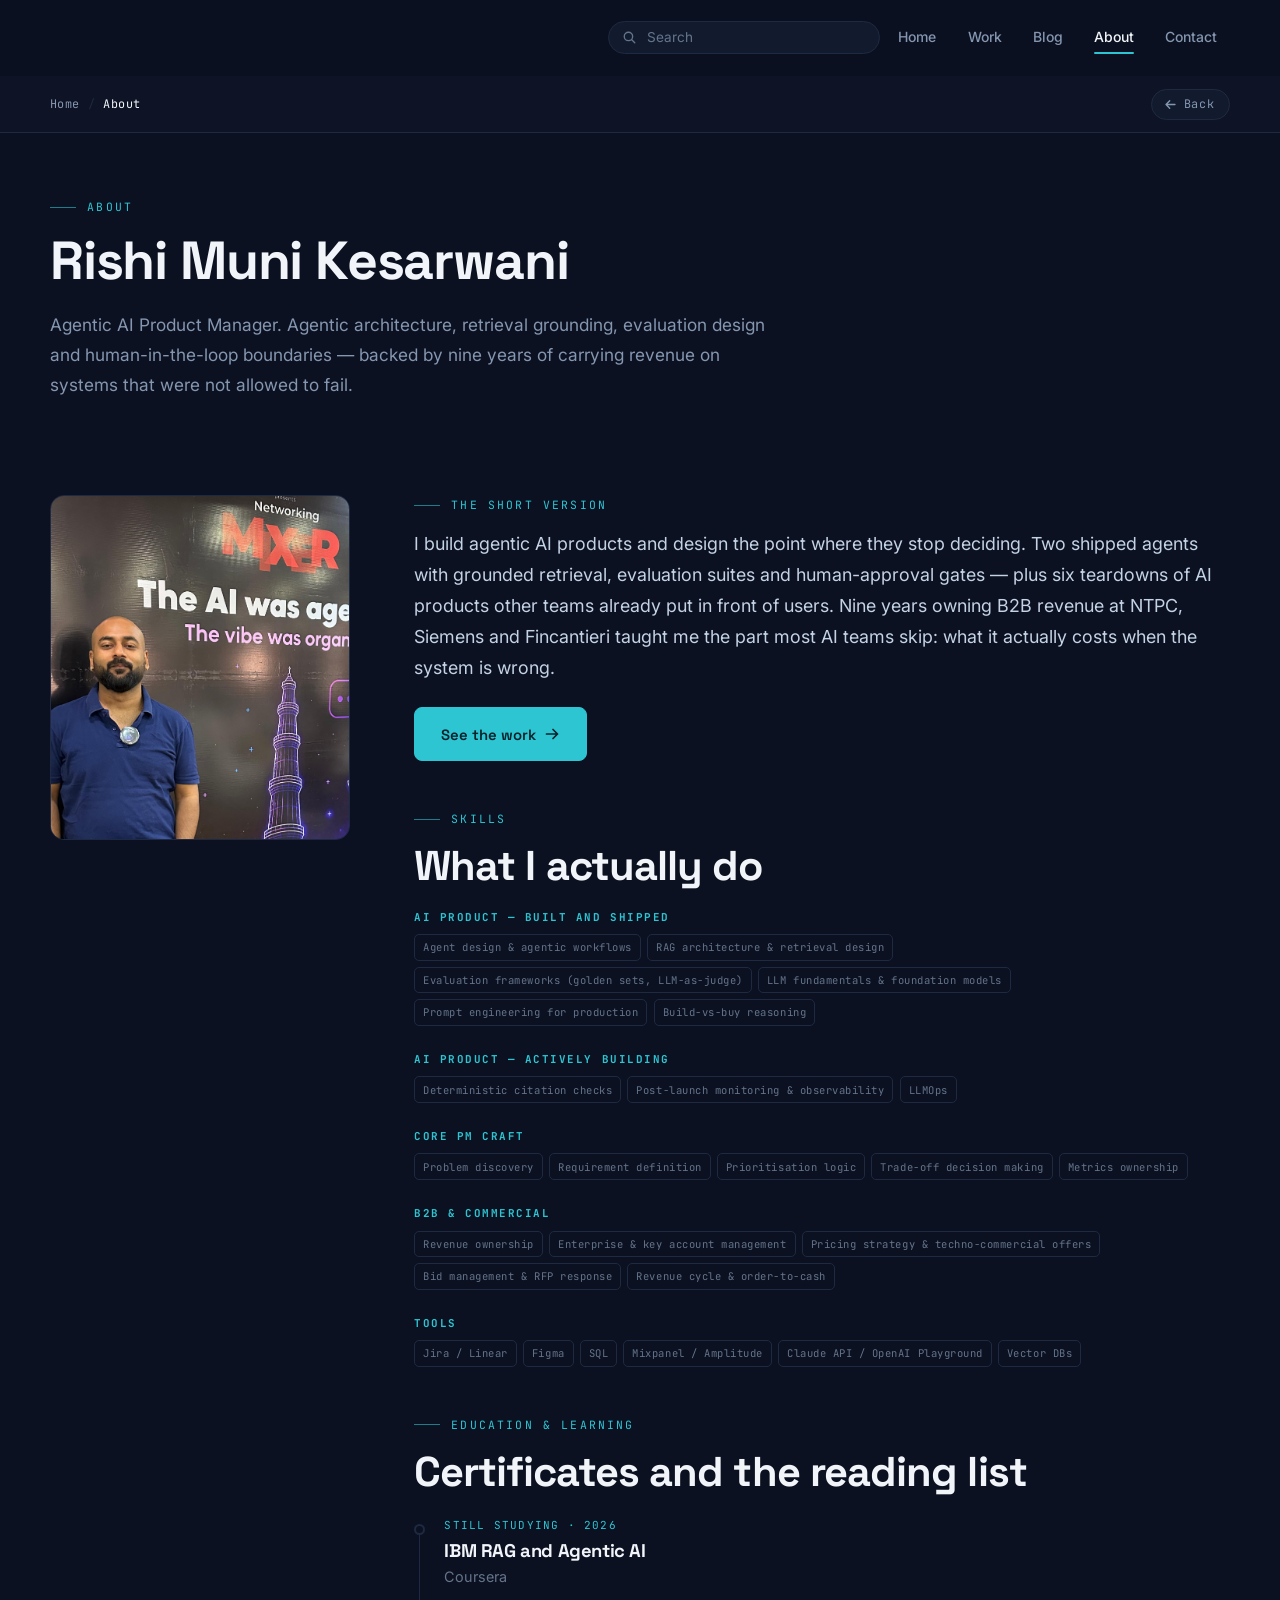
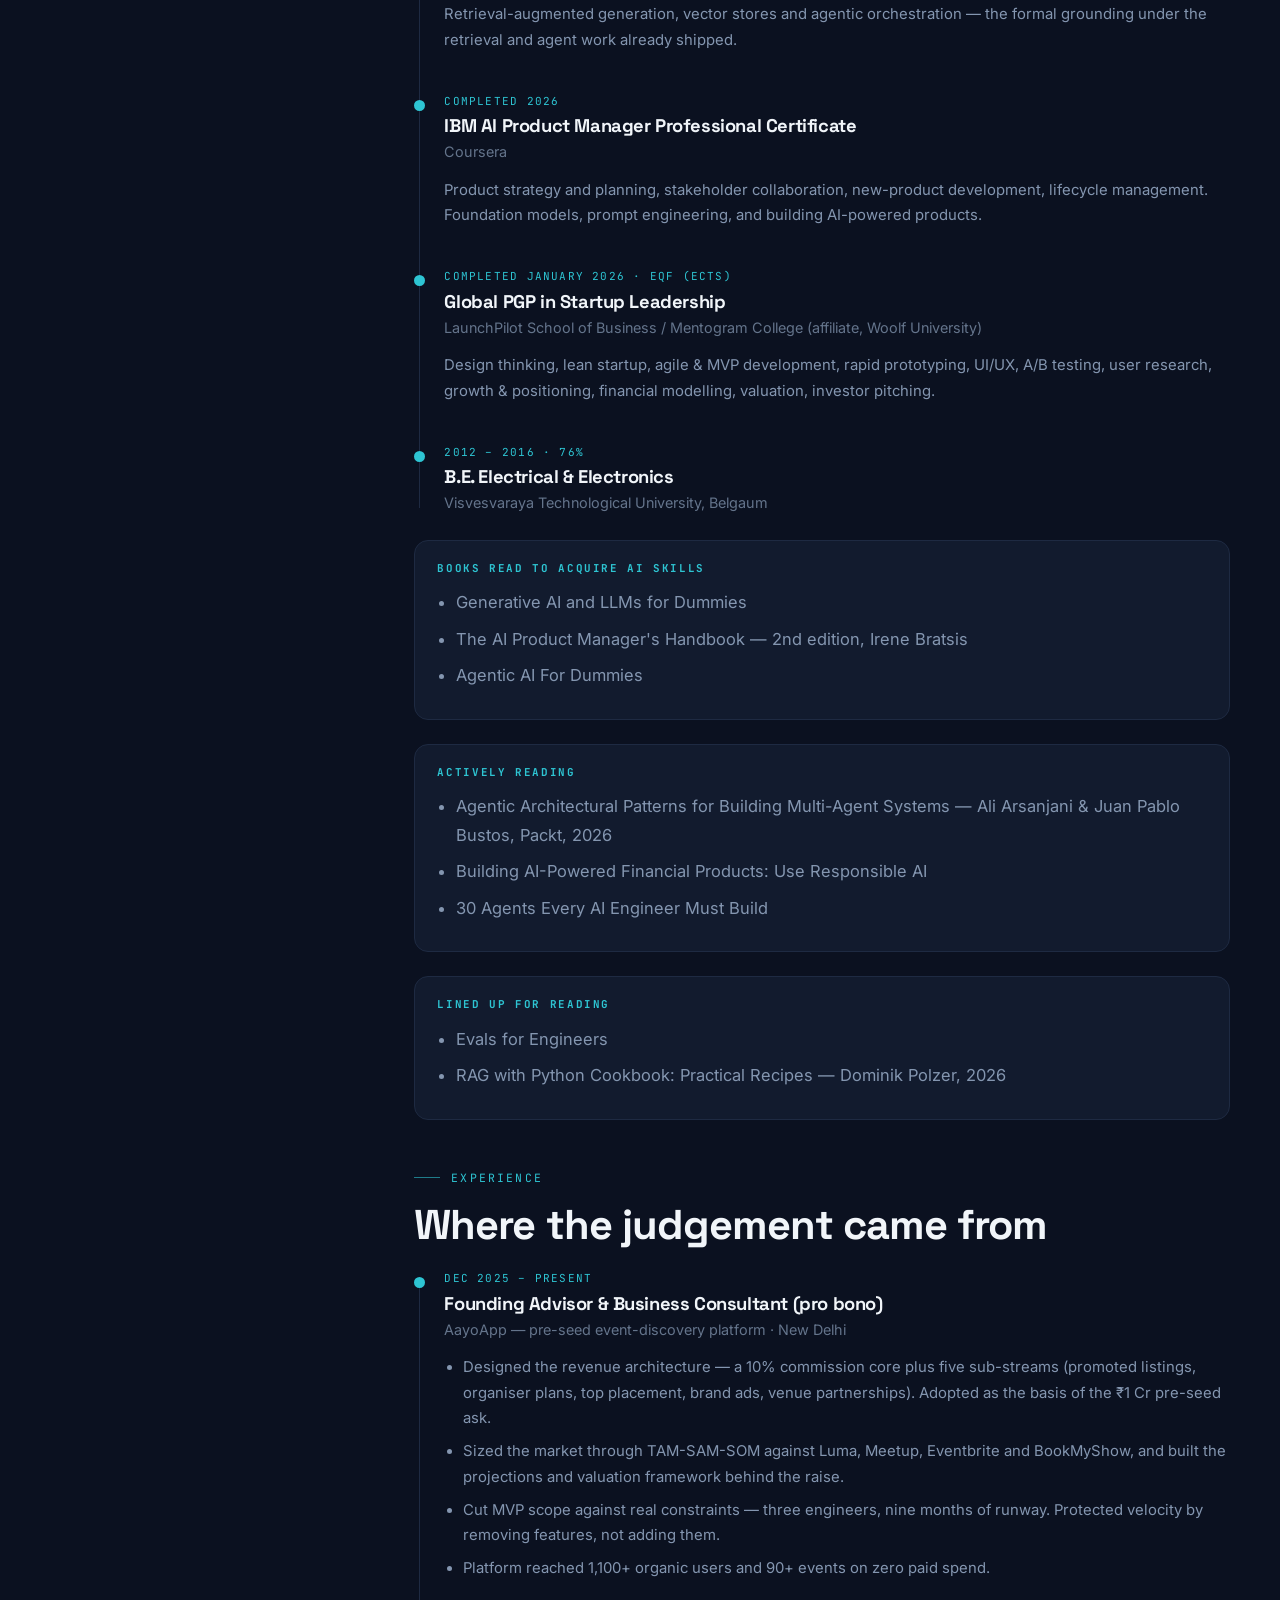
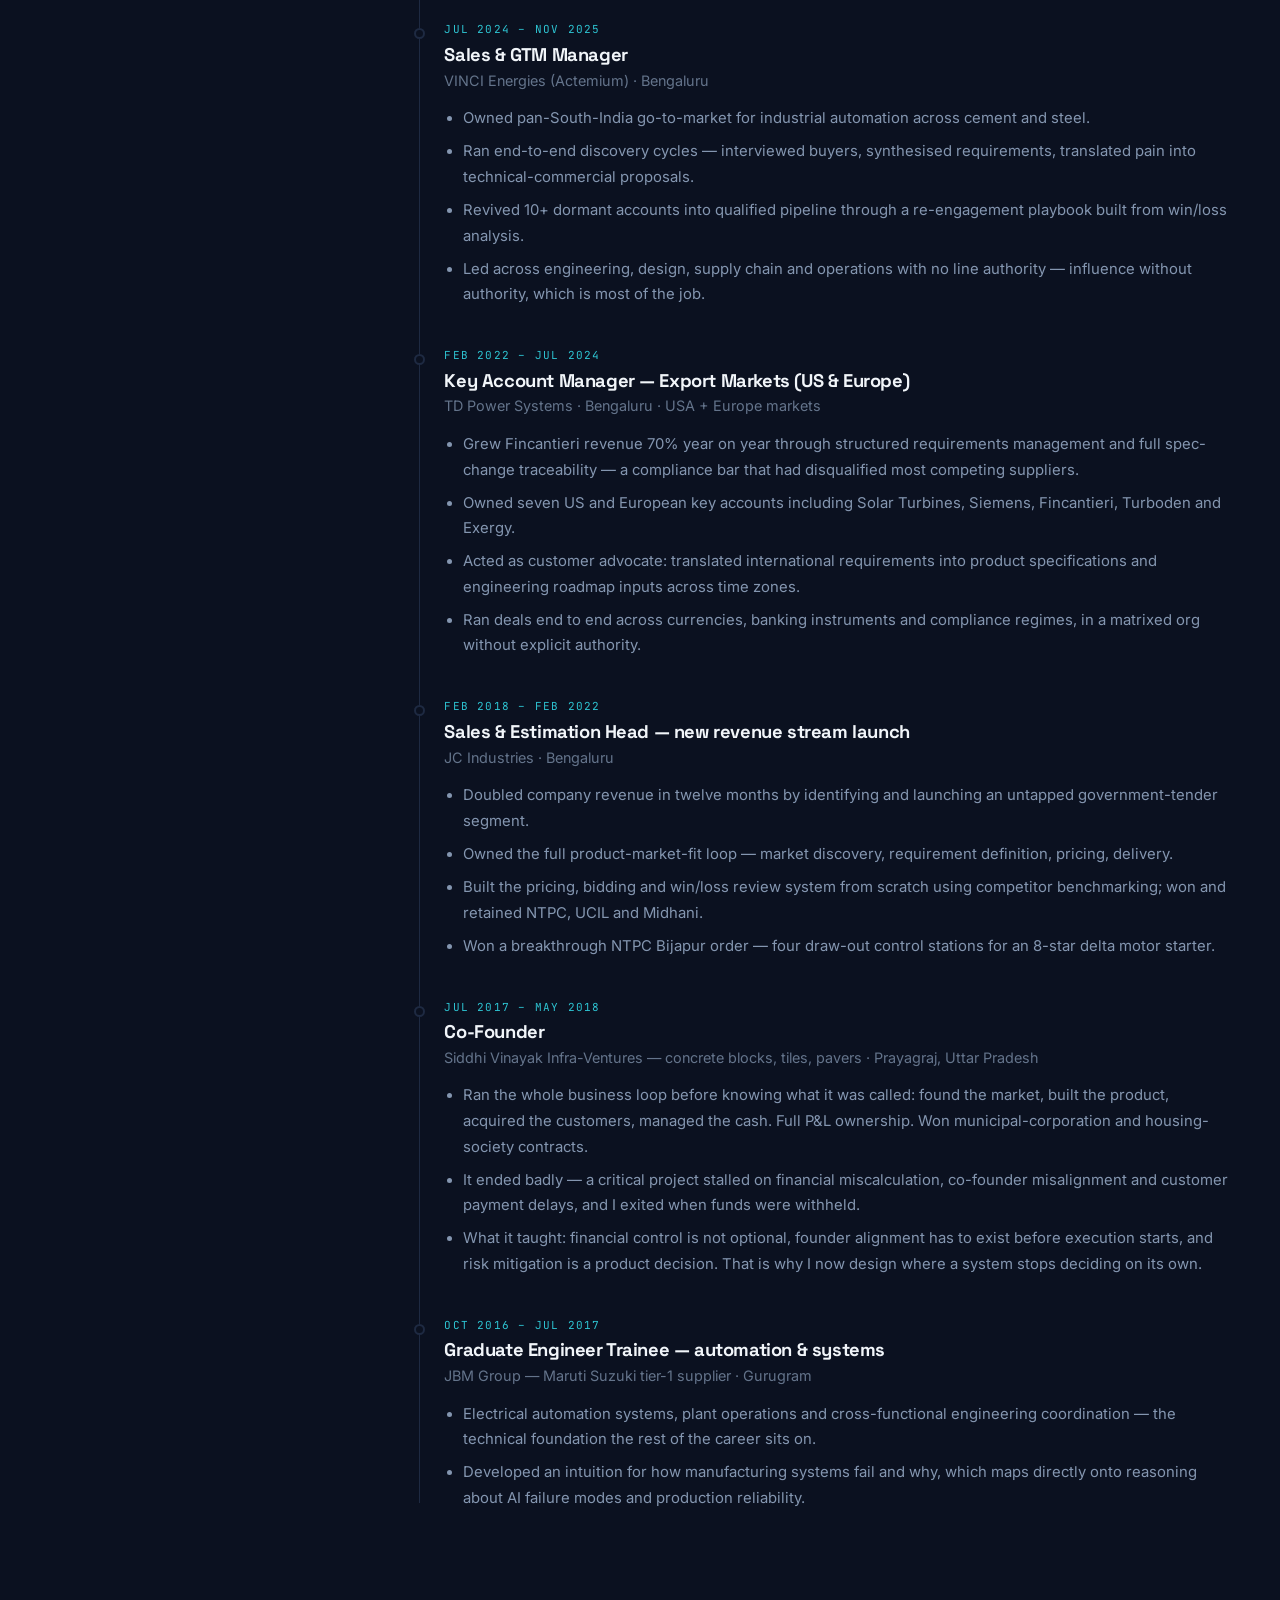
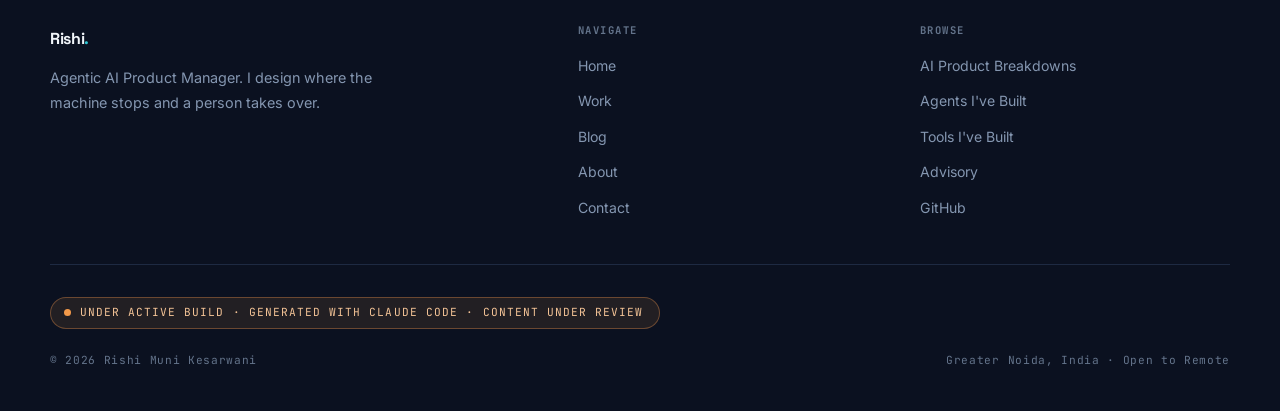
==== commit ecd6fdb0: "Rework About, rename role to Agentic AI Product Manager, new R logo About page: - Dropped the thesis" ====
--- a/about.html
+++ b/about.html
@@ -4,8 +4,8 @@
 <meta charset="utf-8">
 <meta name="viewport" content="width=device-width, initial-scale=1">
 <title>About — Rishi Muni Kesarwani</title>
-<meta name="description" content="AI Product Manager: agentic architecture, retrieval grounding, evaluation design and human-in-the-loop boundaries, backed by nine years of B2B revenue at NTPC, Siemens and Fincantieri.">
-<link rel="icon" href="data:image/svg+xml,%3Csvg xmlns='http://www.w3.org/2000/svg' viewBox='0 0 28 28'%3E%3Cpath d='M14 4 24.5 23H3.5z' fill='none' stroke='%232EC5D3' stroke-width='2'/%3E%3C/svg%3E">
+<meta name="description" content="Agentic AI Product Manager: agentic architecture, retrieval grounding, evaluation design and human-in-the-loop boundaries, backed by nine years of B2B revenue at NTPC, Siemens and Fincantieri.">
+<link rel="icon" href="data:image/svg+xml,%3Csvg xmlns='http://www.w3.org/2000/svg' viewBox='0 0 28 28'%3E%3Cpath d='M9 23V5h7l4 4v3l-4 4H9m5 0 6 7' fill='none' stroke='%232EC5D3' stroke-width='2' stroke-linejoin='round' stroke-linecap='round'/%3E%3C/svg%3E">
 <link rel="preconnect" href="https://fonts.googleapis.com">
 <link rel="preconnect" href="https://fonts.gstatic.com" crossorigin>
 <link href="https://fonts.googleapis.com/css2?family=Space+Grotesk:wght@400;500;600;700&family=Inter:wght@400;500;600&family=JetBrains+Mono:wght@400;500&display=swap" rel="stylesheet">
@@ -18,7 +18,7 @@
       <div class="wrap">
         <p class="eyebrow">About</p>
         <h1>Rishi Muni Kesarwani</h1>
-        <p class="lede">AI Product Manager. Agentic architecture, retrieval grounding, evaluation design and human-in-the-loop boundaries — backed by nine years of carrying revenue on systems that were not allowed to fail.</p>
+        <p class="lede">Agentic AI Product Manager. Agentic architecture, retrieval grounding, evaluation design and human-in-the-loop boundaries — backed by nine years of carrying revenue on systems that were not allowed to fail.</p>
       </div>
     </section>
 
--- a/assets/css/style.css
+++ b/assets/css/style.css
@@ -846,6 +846,12 @@
   font-family: var(--mono); font-size: .62rem; letter-spacing: .1em;
   text-transform: uppercase; color: var(--muted-2); display: block;
 }
+/* Same shape as a side link, deliberately not clickable — used for private
+   repos, where a link would only ever 404 for a visitor. */
+.side-links .side-flat {
+  display: block; padding: .6rem 0;
+  font-size: .88rem; color: var(--muted);
+}
 
 /* prev / next */
 .pager {
@@ -958,6 +964,15 @@
   background: var(--ink); border: 2px solid var(--line);
 }
 .tl-item:first-child::before { border-color: var(--cyan); background: var(--cyan); }
+
+/* Education timeline: everything completed carries the filled cyan marker.
+   An in-progress course keeps the hollow one, so it cannot be misread as
+   finished — including when it sits first in the list. */
+.timeline-edu .tl-item::before { border-color: var(--cyan); background: var(--cyan); }
+.timeline-edu .tl-item.in-progress::before {
+  border-color: var(--line);
+  background: var(--ink);
+}
 .tl-when {
   font-family: var(--mono); font-size: .69rem; letter-spacing: .11em;
   text-transform: uppercase; color: var(--cyan); margin-bottom: .35rem;
@@ -1159,3 +1174,258 @@
   .site-head, .crumbs-bar, .cta-band, .site-foot, .btn-back, .toolbar { display: none; }
   body { background: #fff; color: #111; }
 }
+
+/* =============================================================
+   BLOG — index + post
+   ============================================================= */
+
+/* Shared page header, also usable by other simple pages later. */
+.page-h1 {
+  max-width: 16ch;
+  margin: 0 0 .9rem;
+}
+.page-lede {
+  font-size: 1.06rem;
+  max-width: 58ch;
+  margin: 0 0 clamp(2.2rem, 5vw, 3.4rem);
+}
+
+/* ---------- index list ---------- */
+.post-list {
+  list-style: none;
+  margin: 0;
+  padding: 0;
+  border-top: 1px solid var(--line);
+}
+.post-item { border-bottom: 1px solid var(--line); }
+
+.post-link {
+  display: block;
+  padding: 1.9rem 0;
+  text-decoration: none;
+  color: inherit;
+  position: relative;
+  transition: padding-left .25s var(--ease);
+}
+/* Cyan rule slides in from the left on hover — the site's hover idiom. */
+.post-link::before {
+  content: "";
+  position: absolute;
+  left: 0;
+  top: 1.9rem;
+  bottom: 1.9rem;
+  width: 2px;
+  background: var(--cyan);
+  opacity: 0;
+  transition: opacity .25s var(--ease);
+}
+.post-link:hover { padding-left: 1.15rem; }
+.post-link:hover::before { opacity: 1; }
+.post-link:focus-visible { outline: 2px solid var(--cyan); outline-offset: 4px; }
+
+.post-meta {
+  display: flex;
+  flex-wrap: wrap;
+  align-items: center;
+  gap: .55rem;
+  font-family: var(--mono);
+  font-size: .72rem;
+  letter-spacing: .09em;
+  text-transform: uppercase;
+  color: var(--muted-2);
+  margin-bottom: .7rem;
+}
+.post-meta .sep { color: var(--line); }
+
+.post-title {
+  font-family: var(--display);
+  font-size: clamp(1.2rem, 2.3vw, 1.55rem);
+  font-weight: 600;
+  letter-spacing: -.015em;
+  line-height: 1.25;
+  color: var(--paper);
+  margin: 0 0 .55rem;
+  max-width: 26ch;
+  transition: color .2s var(--ease);
+}
+.post-link:hover .post-title { color: var(--cyan); }
+
+.post-sum {
+  margin: 0;
+  max-width: 62ch;
+  font-size: .98rem;
+}
+
+.post-tags {
+  display: flex;
+  flex-wrap: wrap;
+  gap: .4rem;
+  margin-top: .9rem;
+}
+.post-tags .tag {
+  font-family: var(--mono);
+  font-size: .68rem;
+  letter-spacing: .07em;
+  text-transform: uppercase;
+  color: var(--muted-2);
+  border: 1px solid var(--line);
+  border-radius: 999px;
+  padding: .22rem .6rem;
+}
+
+/* ---------- single post ---------- */
+.post-hero { padding: clamp(2rem, 4vw, 3.2rem) 0 clamp(1.6rem, 3vw, 2.4rem); }
+.post-hero h1 { max-width: 22ch; margin-bottom: 1rem; }
+.post-hero-sum {
+  font-size: 1.08rem;
+  max-width: 60ch;
+  margin: 0;
+  color: var(--muted);
+}
+.post-hero .post-tags { margin-top: 1.2rem; }
+
+/* Narrower measure than the detail page — this is reading, not scanning. */
+.post-prose { max-width: 68ch; }
+.post-prose > section { margin-bottom: 2.6rem; }
+.post-prose > section:last-child { margin-bottom: 0; }
+.post-prose h2 {
+  font-size: clamp(1.25rem, 2.2vw, 1.6rem);
+  padding-bottom: .6rem;
+  border-bottom: 1px solid var(--line);
+  margin-bottom: 1.15rem;
+}
+.post-prose p,
+.post-prose li { font-size: 1.02rem; line-height: 1.75; }
+.post-prose code {
+  font-family: var(--mono);
+  font-size: .85em;
+  color: var(--cyan);
+  background: var(--ink-2);
+  border: 1px solid var(--line);
+  border-radius: var(--r-sm);
+  padding: .1em .38em;
+}
+
+/* ---------- prev / next ---------- */
+.post-nav {
+  display: grid;
+  grid-template-columns: 1fr 1fr;
+  gap: 1rem;
+  margin-top: 3.2rem;
+  padding-top: 1.8rem;
+  border-top: 1px solid var(--line);
+}
+.post-nav-link {
+  display: block;
+  text-decoration: none;
+  border: 1px solid var(--line);
+  border-radius: var(--r);
+  padding: 1rem 1.15rem;
+  transition: border-color .2s var(--ease), transform .2s var(--ease);
+}
+.post-nav-link:hover { border-color: var(--cyan-dim); transform: translateY(-2px); }
+.post-nav-link.align-right { text-align: right; }
+.post-nav-dir {
+  display: block;
+  font-family: var(--mono);
+  font-size: .68rem;
+  letter-spacing: .09em;
+  text-transform: uppercase;
+  color: var(--muted-2);
+  margin-bottom: .35rem;
+}
+.post-nav-title {
+  display: block;
+  font-family: var(--display);
+  font-weight: 500;
+  color: var(--paper);
+  line-height: 1.3;
+}
+
+@media (max-width: 620px) {
+  .post-nav { grid-template-columns: 1fr; }
+  .post-nav-link.align-right { text-align: left; }
+}
+
+/* =============================================================
+   SOCIAL EMBED — featured LinkedIn post on Contact
+   ============================================================= */
+.social-embed {
+  margin-top: clamp(3rem, 7vw, 5rem);
+  padding-top: clamp(2rem, 4vw, 3rem);
+  border-top: 1px solid var(--line);
+}
+.social-embed-h {
+  max-width: 20ch;
+  margin: 0 0 1.6rem;
+}
+
+/* The iframe is a fixed 504×594 from LinkedIn. Cap the width and let it
+   shrink on narrow screens rather than pushing the page sideways. */
+.embed-frame {
+  width: 100%;
+  max-width: 504px;
+  border: 1px solid var(--line);
+  border-radius: var(--r);
+  overflow: hidden;
+  background: var(--ink-2);
+}
+.embed-frame iframe {
+  display: block;
+  width: 100%;
+  height: 594px;
+  border: 0;
+}
+
+.embed-note {
+  font-size: .85rem;
+  color: var(--muted-2);
+  max-width: 52ch;
+  margin: .9rem 0 0;
+}
+.embed-note a { color: var(--cyan); }
+
+/* =============================================================
+   BUILD NOTICE — in the footer, on every page
+
+   Same pill as .avail in the hero, in amber so it reads as a caution
+   rather than an offer. Delete this block and its markup in
+   buildFooter() once the content has been reviewed.
+   ============================================================= */
+.build-pill {
+  display: inline-flex;
+  align-items: center;
+  flex-wrap: wrap;
+  gap: .55rem;
+  margin: 2rem 0 0;
+  padding: .42rem .95rem .42rem .8rem;
+  border: 1px solid rgba(242, 153, 74, .35);
+  border-radius: 999px;
+  background: rgba(242, 153, 74, .1);
+  font-family: var(--mono);
+  font-size: .7rem;
+  letter-spacing: .09em;
+  text-transform: uppercase;
+  color: #f3c396;
+  line-height: 1.5;
+}
+.build-pill .dot {
+  flex: none;
+  width: 7px;
+  height: 7px;
+  border-radius: 50%;
+  background: var(--amber);
+  animation: buildPulse 2.4s var(--ease) infinite;
+}
+@keyframes buildPulse {
+  0%   { box-shadow: 0 0 0 0 rgba(242, 153, 74, .55); }
+  70%  { box-shadow: 0 0 0 7px rgba(242, 153, 74, 0); }
+  100% { box-shadow: 0 0 0 0 rgba(242, 153, 74, 0); }
+}
+@media (prefers-reduced-motion: reduce) { .build-pill .dot { animation: none; } }
+
+/* The separators earn their keep on one line and get in the way on two. */
+@media (max-width: 620px) {
+  .build-pill { border-radius: var(--r); }
+  .build-pill .sep { display: none; }
+}
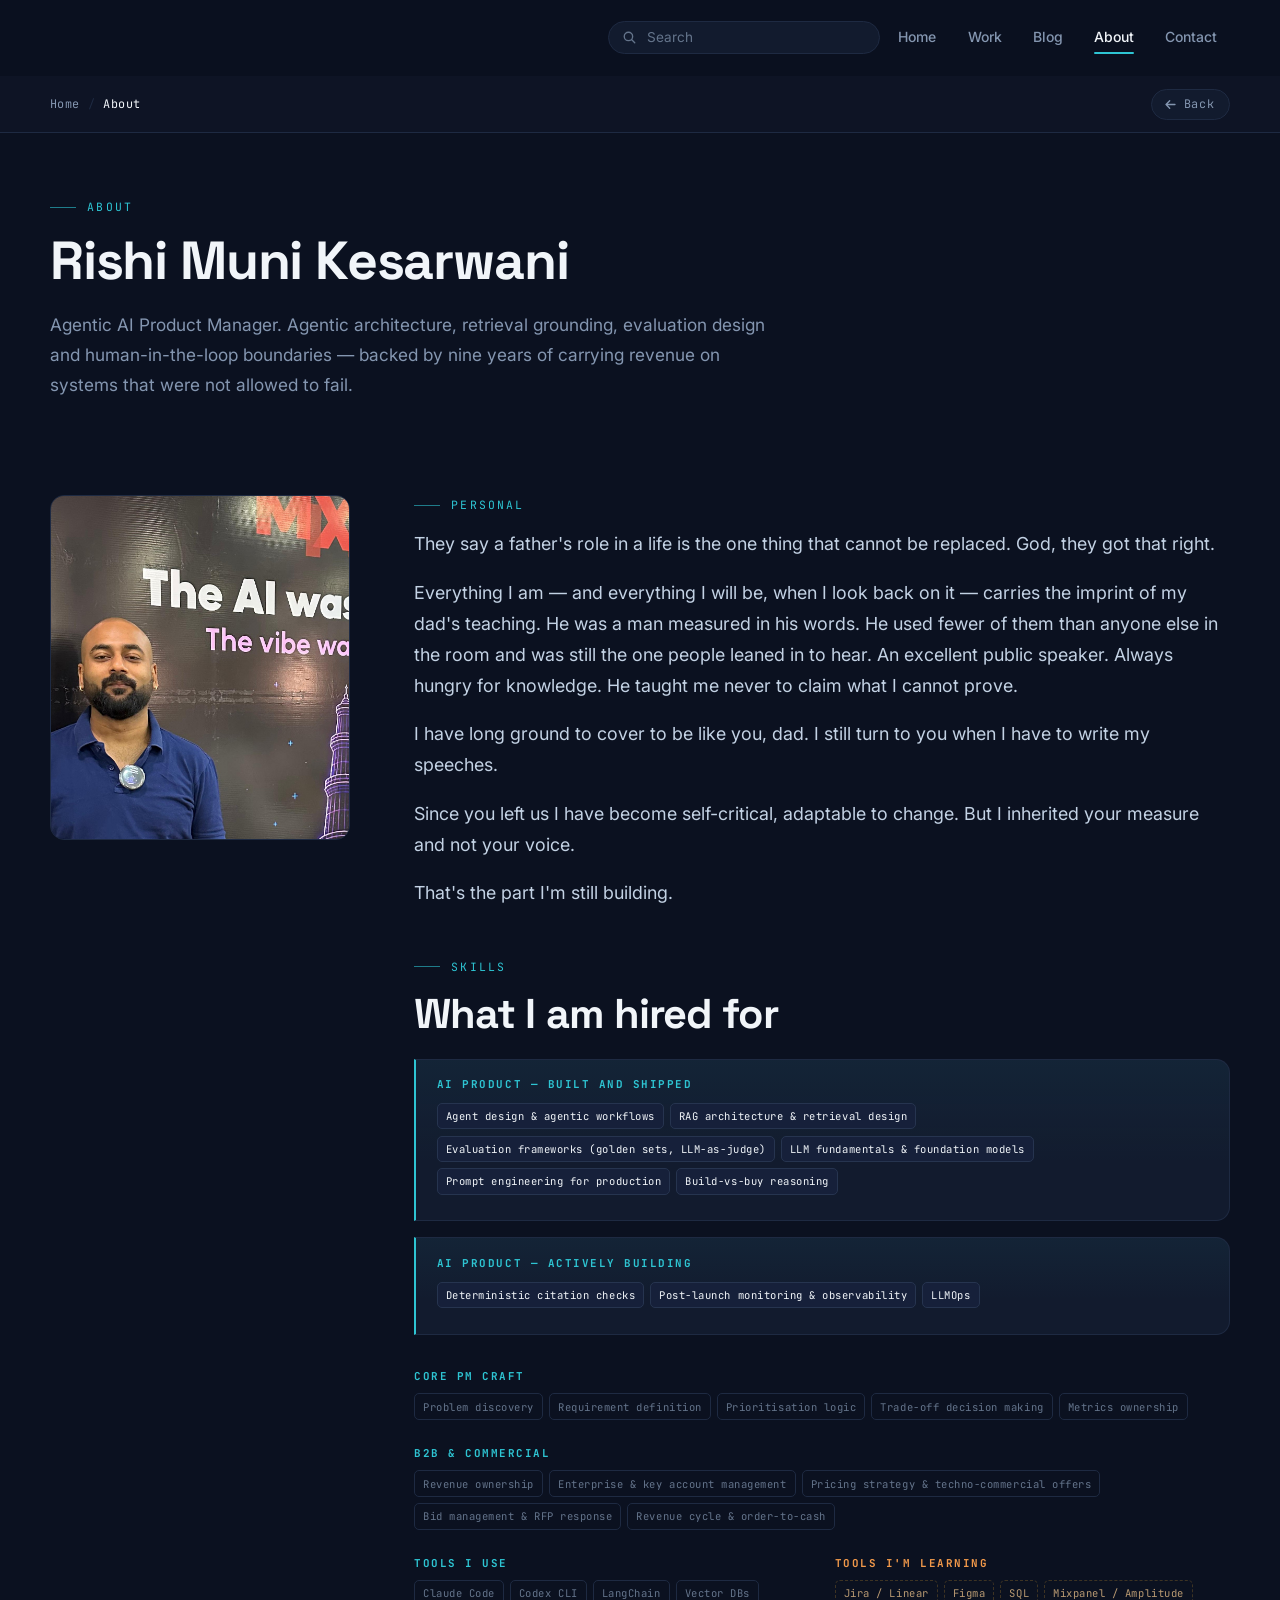
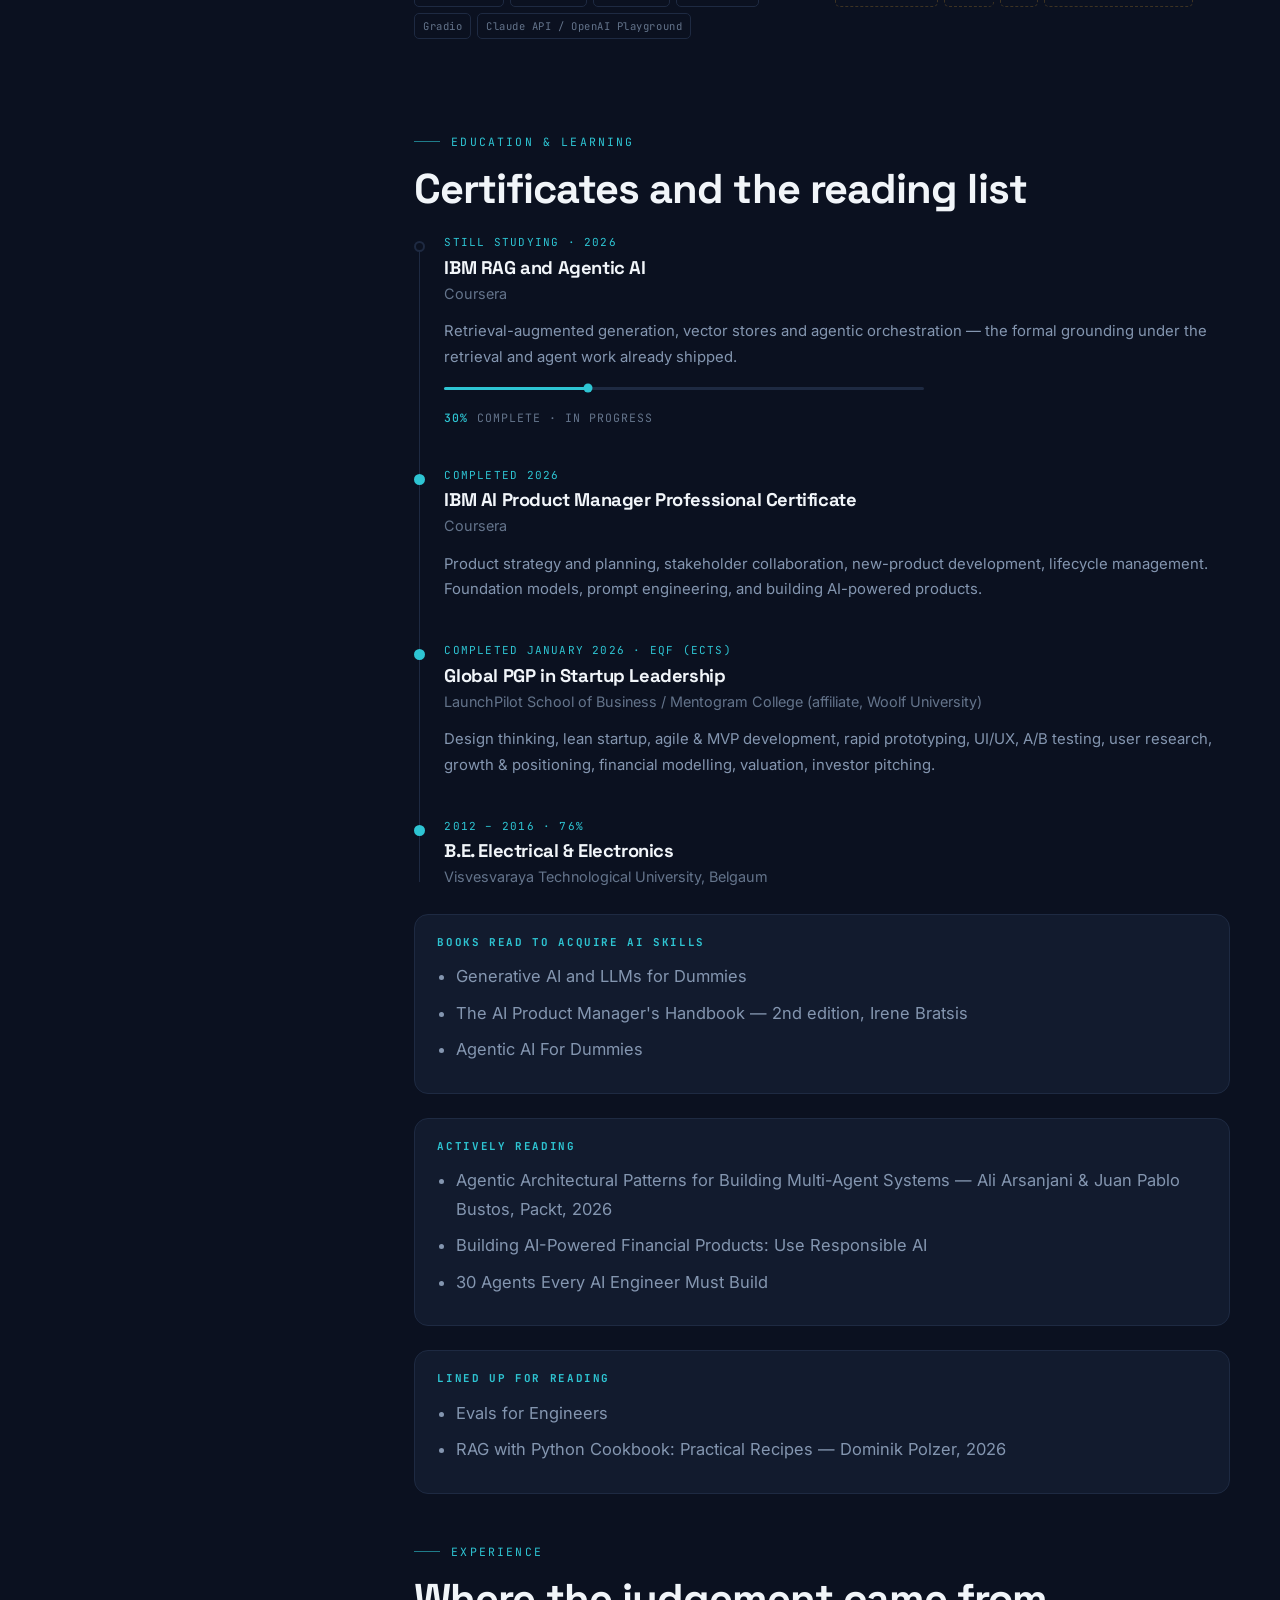
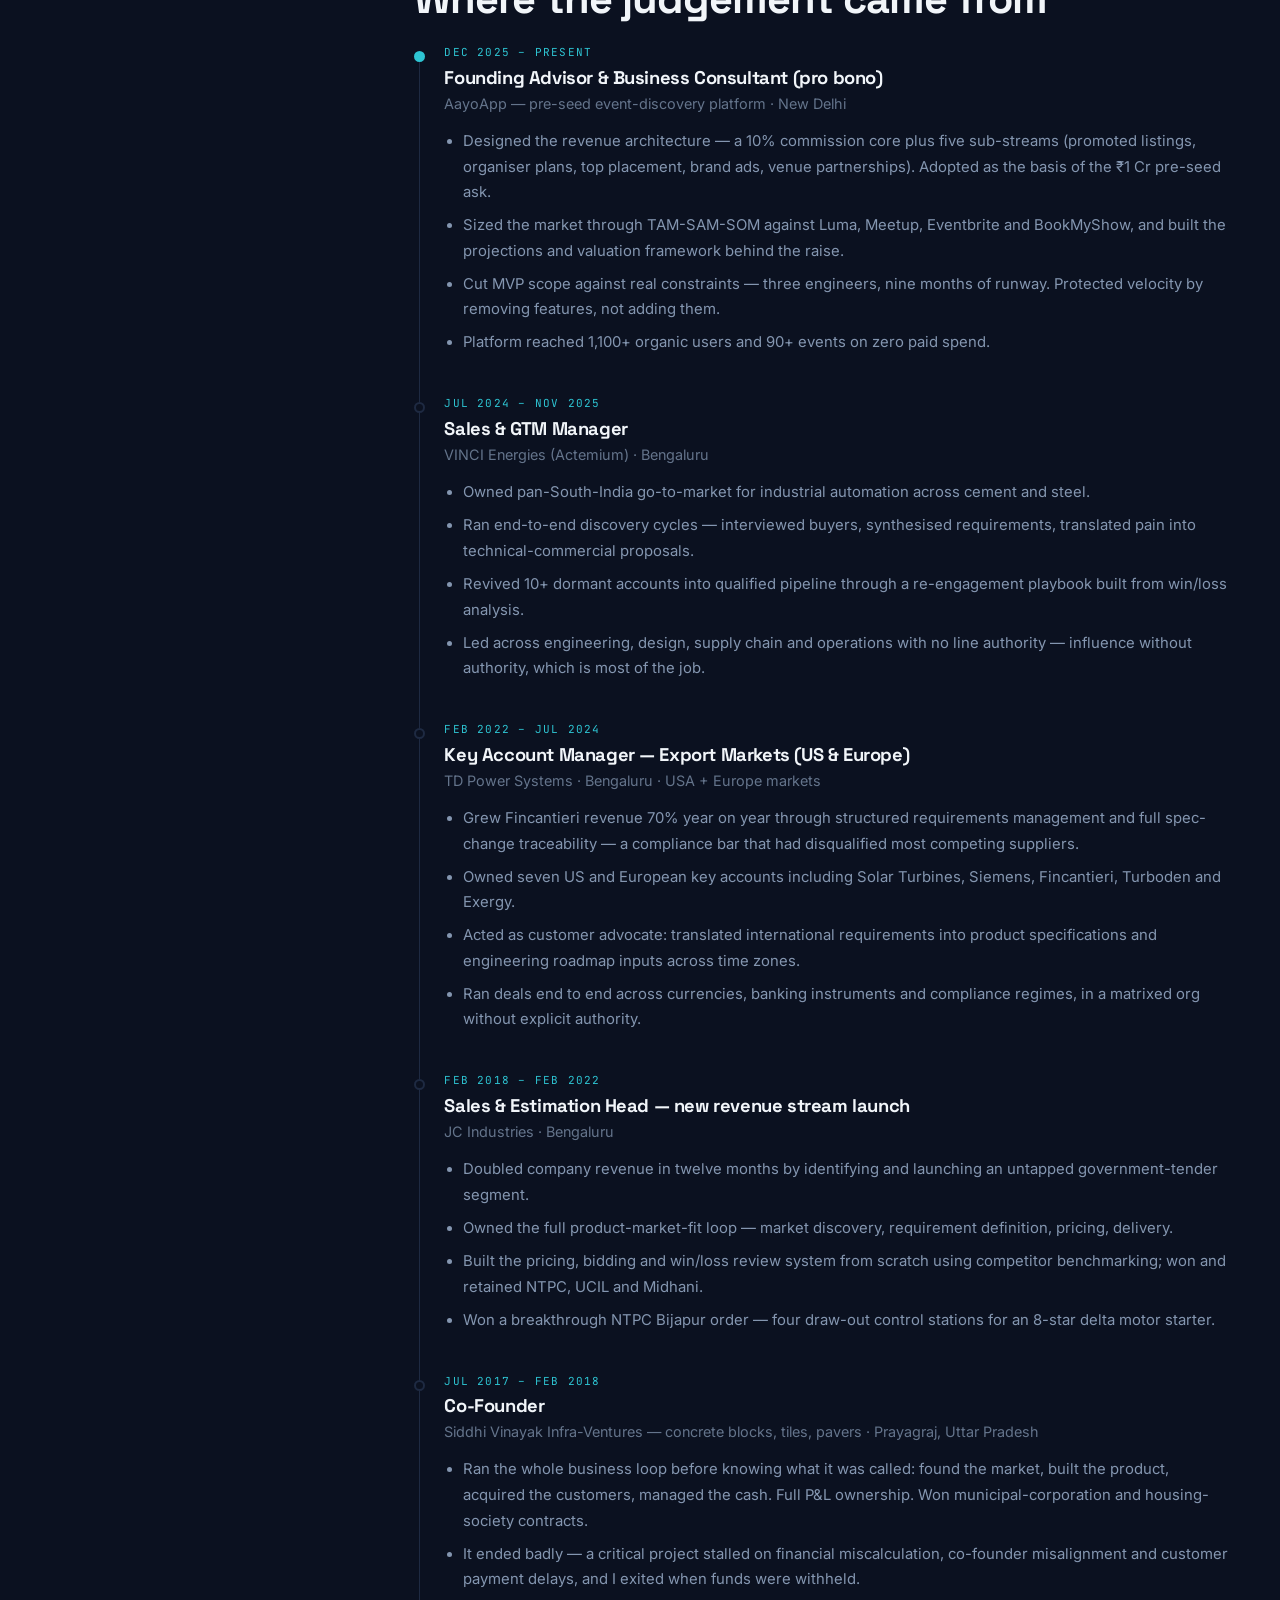
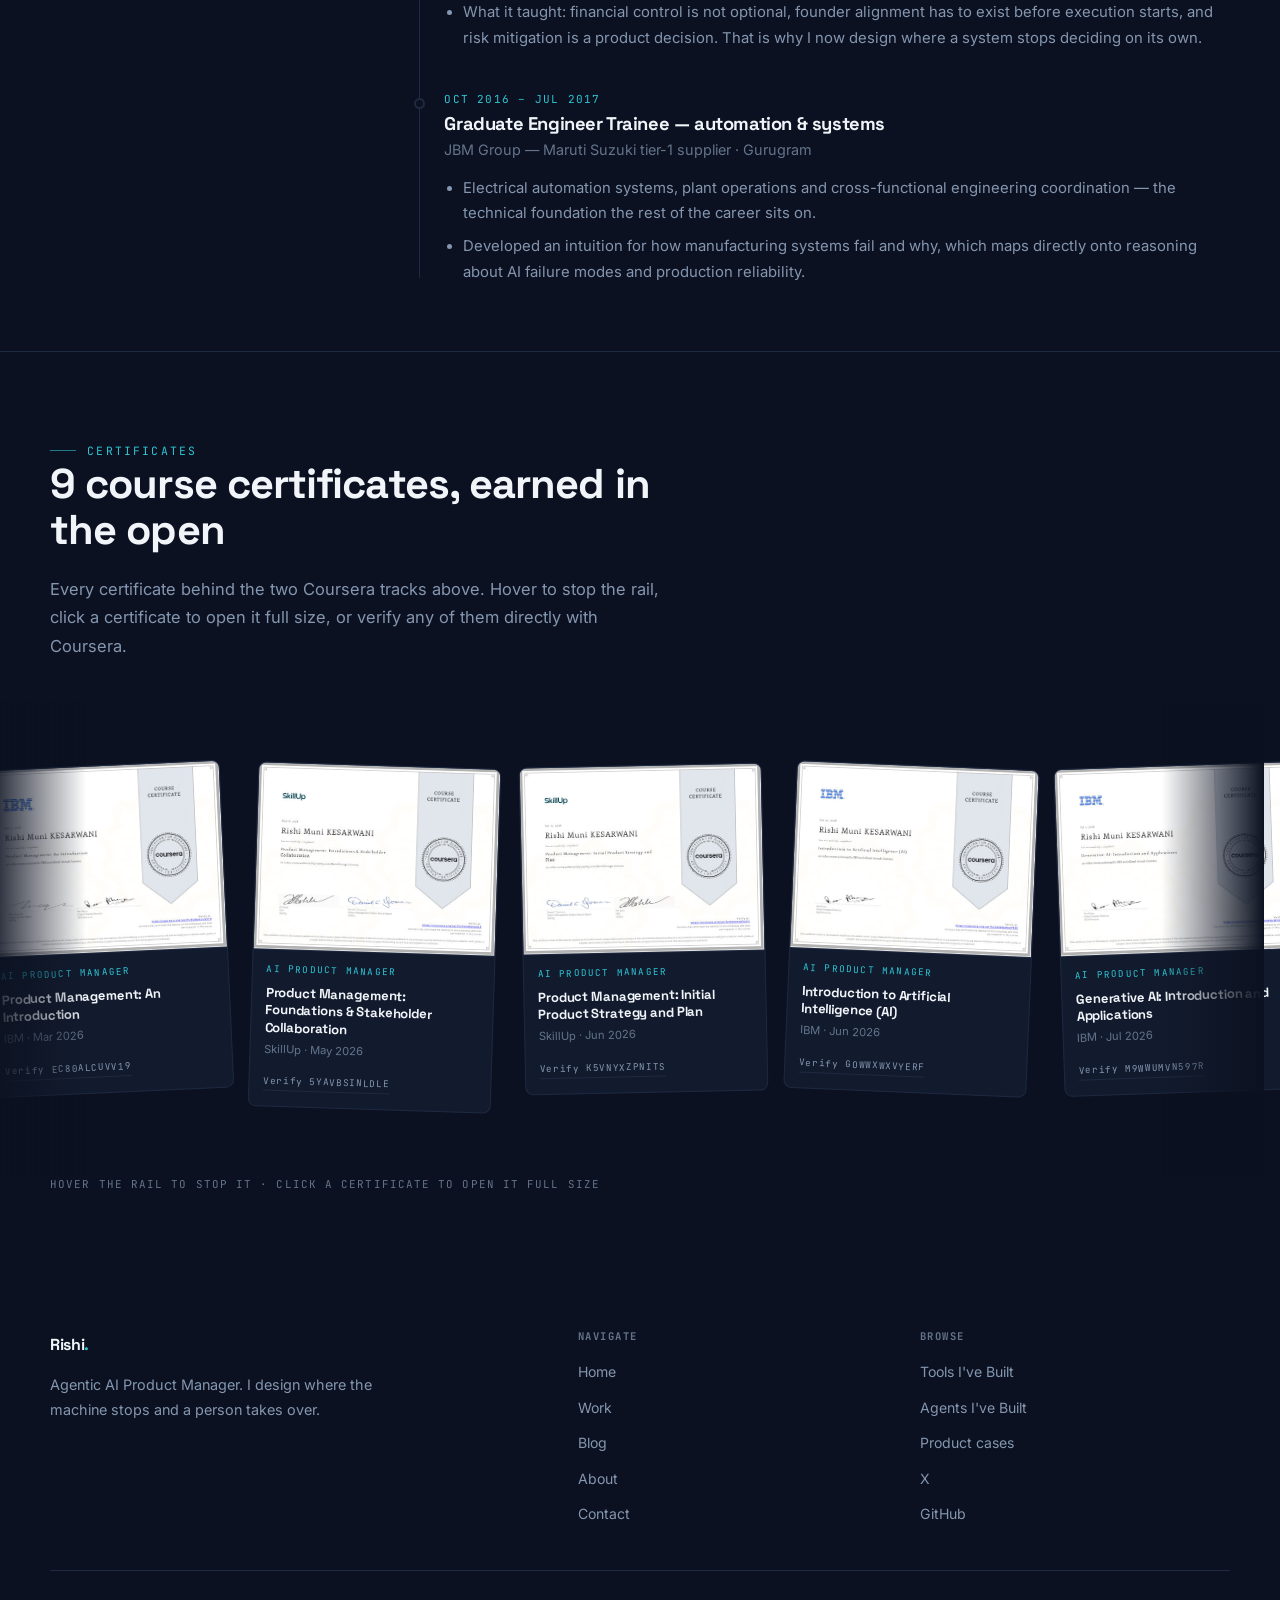
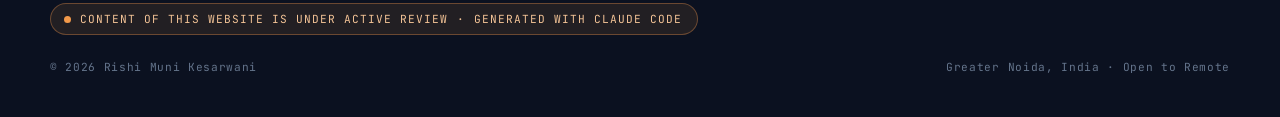
==== commit 827bef3c: "Add the nine Coursera certificates as a horizontal rail The individual certificates behind the two C" ====
--- a/about.html
+++ b/about.html
@@ -23,6 +23,10 @@
     </section>
 
     <section class="section tight" id="aboutBody"></section>
+
+    <!-- Full width on purpose: the certificate ring needs the whole
+         column, so it sits outside the narrow about-grid. -->
+    <section class="section bordered" id="certificates"></section>
   </main>
 
   <script src="assets/js/data.js"></script>
--- a/assets/css/style.css
+++ b/assets/css/style.css
@@ -656,15 +656,9 @@
   line-height: 1; letter-spacing: -.04em;
   margin-bottom: .7rem;
 }
-.cat-card .lens {
-  font-family: var(--mono);
-  font-size: .74rem;
-  color: var(--muted-2);
-  border-left: 2px solid var(--line);
-  padding-left: .8rem;
-  margin: 1rem 0 0;
-  line-height: 1.6;
-}
+/* .cat-card .lens removed 2026-08-12 — the mono question box came off
+   the category cards; the question now lives inside the blurb where it
+   is still wanted. */
 
 /* =============================================================
    FILTER / SORT TOOLBAR
@@ -944,7 +938,15 @@
   overflow: hidden; background: var(--ink-2);
   position: sticky; top: calc(var(--nav-h) + 1.2rem);
 }
-.about-photo img { aspect-ratio: 4/4.6; object-fit: cover; object-position: 22% 40%; }
+/* Scaled up inside the clipped frame to crop closer to the face —
+   the wide original left too much room around him. */
+.about-photo img {
+  aspect-ratio: 4/4.6;
+  object-fit: cover;
+  object-position: 22% 40%;
+  transform: scale(1.34);
+  transform-origin: 24% 34%;
+}
 .about-photo .cap {
   padding: .9rem 1.1rem;
   font-family: var(--mono); font-size: .68rem; line-height: 1.55; color: var(--muted-2);
@@ -986,6 +988,110 @@
 .skill-block h4 {
   font-family: var(--mono); font-size: .68rem; letter-spacing: .14em;
   text-transform: uppercase; color: var(--cyan); margin-bottom: .7rem;
+}
+
+/* =============================================================
+   SKILLS — hire-for cards, tool split, learning rail
+   ============================================================= */
+
+/* Band 1: what someone is actually hiring for. Same treatment as the
+   decision gate, because it carries the same weight on the page. */
+.skill-cards {
+  display: grid;
+  gap: 1rem;
+  margin-bottom: 2.2rem;
+}
+.skill-card {
+  border: 1px solid var(--line);
+  border-left: 2px solid var(--cyan);
+  border-radius: 0 var(--r) var(--r) 0;
+  background:
+    linear-gradient(180deg, rgba(46,197,211,.05), transparent 65%),
+    var(--ink-2);
+  padding: 1.15rem 1.3rem .5rem;
+}
+.skill-card h4 {
+  font-family: var(--mono); font-size: .68rem; letter-spacing: .14em;
+  text-transform: uppercase; color: var(--cyan); margin-bottom: .8rem;
+}
+/* Brighter chips here — these are the claims, not the footnotes. */
+.tags-bright li {
+  color: var(--paper);
+  background: var(--ink-3);
+  border-color: #26344f;
+}
+
+/* Band 2 */
+.skill-craft { margin-bottom: .6rem; }
+
+/* Band 3: use beside learning, so the difference is impossible to miss */
+.tool-split {
+  display: grid;
+  grid-template-columns: 1fr 1fr;
+  gap: 1.6rem;
+  margin-bottom: 2.2rem;
+}
+.skill-block h4.k-learn { color: var(--amber); }
+/* Dashed = not claimed yet. */
+.tags-learn li {
+  border-style: dashed;
+  border-color: #3d3323;
+  color: #b99a72;
+}
+
+/* Progress rail on an in-progress education entry. Sits inside the
+   timeline item, so the course appears once on the page rather than
+   twice — merged 2026-08-12. */
+.learn-progress {
+  margin-top: 1rem;
+  max-width: 30rem;
+}
+.learn-rail {
+  position: relative;
+  height: 3px;
+  border-radius: 3px;
+  background: var(--line);
+  margin: 0 0 1.1rem;
+}
+.learn-rail-fill {
+  position: absolute;
+  left: 0; top: 0;
+  height: 100%;
+  border-radius: 3px;
+  background: var(--cyan);
+}
+/* A live marker, not a static one. Same pulse as the availability dot
+   and the build pill: solid head, expanding ring, 2.4s. The dot itself
+   must not fade — that reads as a different animation. */
+.learn-rail-marker {
+  position: absolute;
+  top: 50%;
+  width: 9px; height: 9px;
+  transform: translate(-50%, -50%);
+  background: var(--cyan);
+  border-radius: 50%;
+  animation: learnPulse 2.4s var(--ease) infinite;
+}
+@keyframes learnPulse {
+  0%   { box-shadow: 0 0 0 0 rgba(46,197,211,.55); }
+  70%  { box-shadow: 0 0 0 8px rgba(46,197,211,0); }
+  100% { box-shadow: 0 0 0 0 rgba(46,197,211,0); }
+}
+@media (prefers-reduced-motion: reduce) {
+  .learn-rail-marker { animation: none; }
+}
+.learn-pct {
+  font-family: var(--mono);
+  font-size: .72rem;
+  letter-spacing: .09em;
+  text-transform: uppercase;
+  color: var(--muted-2);
+  margin: 0;
+}
+.learn-pct strong { color: var(--cyan); font-weight: 500; }
+
+@media (max-width: 620px) {
+  .tool-split { grid-template-columns: 1fr; gap: .4rem; }
 }
 
 /* =============================================================
@@ -1306,6 +1412,46 @@
   padding: .1em .38em;
 }
 
+/* ---------- share row ---------- */
+.post-share {
+  margin-top: 3rem;
+  padding-top: 1.6rem;
+  border-top: 1px solid var(--line);
+  max-width: 68ch;
+}
+.share-label {
+  font-family: var(--mono);
+  font-size: .68rem;
+  letter-spacing: .14em;
+  text-transform: uppercase;
+  color: var(--cyan);
+  margin: 0 0 .8rem;
+}
+.share-row { display: flex; flex-wrap: wrap; gap: .55rem; }
+.share-btn {
+  display: inline-flex;
+  align-items: center;
+  gap: .5rem;
+  font-family: var(--body);
+  font-size: .82rem;
+  color: var(--muted);
+  background: var(--ink-2);
+  border: 1px solid var(--line);
+  border-radius: 999px;
+  padding: .45rem .95rem;
+  text-decoration: none;
+  cursor: pointer;
+  transition: color .2s var(--ease), border-color .2s var(--ease), transform .2s var(--ease);
+}
+.share-btn svg { width: 15px; height: 15px; flex: none; }
+.share-btn:hover {
+  color: var(--paper);
+  border-color: var(--cyan-dim);
+  transform: translateY(-2px);
+}
+.share-btn:focus-visible { outline: 2px solid var(--cyan); outline-offset: 3px; }
+.share-btn.copied { color: var(--cyan); border-color: var(--cyan-dim); }
+
 /* ---------- prev / next ---------- */
 .post-nav {
   display: grid;
@@ -1358,6 +1504,16 @@
 .social-embed-h {
   max-width: 20ch;
   margin: 0 0 1.6rem;
+}
+
+/* Posts sit side by side while two 504px columns still fit, then stack.
+   auto-fit + minmax does the switch on its own — no breakpoint to keep
+   in sync if a third post is ever added to the list. */
+.embed-grid {
+  display: grid;
+  grid-template-columns: repeat(auto-fit, minmax(min(100%, 320px), 504px));
+  gap: clamp(1.2rem, 3vw, 2rem);
+  justify-content: start;
 }
 
 /* The iframe is a fixed 504×594 from LinkedIn. Cap the width and let it
@@ -1429,3 +1585,224 @@
   .build-pill { border-radius: var(--r); }
   .build-pill .sep { display: none; }
 }
+
+/* =============================================================
+   CERTIFICATE RAIL
+
+   A horizontal conveyor of the Coursera certificates. The geometry
+   is driven from one place:
+
+     --cert-w     card width
+     --cert-gap   space between cards
+     --cert-run   how long one full pass takes
+
+   Each card carries one more, set inline by the renderer:
+
+     --cert-a     its tilt on the rail
+
+   That tilt is used twice and must cancel exactly, or a hovered
+   certificate reads off-square:
+
+     .cert-node     rotate(+a)   — lays the card down at its angle
+     .cert-upright  rotate(-a)   — on hover, undoes it back to level
+
+   The gap lives on the card as a right margin rather than on the
+   track as `gap`. With `gap`, one set of nine is 9w + 8g while the
+   loop needs to travel 9w + 9g, and the half-width translate leaves
+   a visible half-gap jump every pass. Folding the gap into the card
+   makes one set exactly 9(w + g), which is exactly 50% of the
+   doubled track.
+   ============================================================= */
+.cert-rail {
+  --cert-w: clamp(190px, 19vw, 250px);
+  --cert-gap: clamp(1rem, 2vw, 1.9rem);
+  --cert-run: 64s;
+
+  position: relative;
+  overflow: hidden;
+  /* Room above and below for the hover zoom to grow into. */
+  padding: clamp(2.5rem, 5vw, 4rem) 0;
+}
+
+/* The edge fade, so the rail reads as continuing past the screen
+   instead of stopping at it.
+
+   Two painted gradients rather than a mask-image on .cert-rail: a
+   mask re-composites the whole moving strip offscreen every frame,
+   which is enough to stall the renderer at this width. These are
+   static overlays the compositor never has to redraw. */
+.cert-rail::before,
+.cert-rail::after {
+  content: "";
+  position: absolute;
+  top: 0;
+  bottom: 0;
+  width: clamp(40px, 8vw, 130px);
+  z-index: 2;
+  pointer-events: none;
+}
+.cert-rail::before {
+  left: 0;
+  background: linear-gradient(90deg, var(--ink), rgba(11, 17, 32, 0));
+}
+.cert-rail::after {
+  right: 0;
+  background: linear-gradient(270deg, var(--ink), rgba(11, 17, 32, 0));
+}
+
+.cert-track {
+  position: relative;
+  z-index: 1;
+  display: flex;
+  width: max-content;
+  animation: certRun var(--cert-run) linear infinite;
+}
+
+/* The duplicate set. `display: contents` drops this wrapper out of
+   the layout so its nine cards sit directly on the track — without
+   it the copy would collapse into a single flex item. */
+.cert-loop { display: contents; }
+
+@keyframes certRun {
+  from { transform: translate3d(0, 0, 0); }
+  to   { transform: translate3d(-50%, 0, 0); }
+}
+
+/* PAUSE ON HOVER — the rail stops so a card can be read at rest.
+   focus-within covers keyboard users tabbing through the links. */
+.cert-rail:hover .cert-track,
+.cert-rail:focus-within .cert-track { animation-play-state: paused; }
+
+/* Laid down at its tilt. */
+.cert-node {
+  flex: none;
+  width: var(--cert-w);
+  margin-right: var(--cert-gap);
+  z-index: 1;
+}
+
+/* Z-INDEX ELEVATION — the hovered card is lifted out of the strip so
+   the zoomed view sits over its neighbours instead of being clipped
+   by the ones drawn after it. */
+.cert-node:hover,
+.cert-node:focus-within { z-index: 30; }
+
+/* COUNTER-ROTATION — at rest the card carries its tilt; on hover the
+   inner layer rotates backward by the same angle, so the two cancel
+   and the certificate sits level while it is being read. */
+.cert-upright {
+  transform: rotate(var(--cert-a));
+  transition: transform .5s var(--ease);
+}
+.cert-node:hover .cert-upright,
+.cert-node:focus-within .cert-upright { transform: rotate(0deg); }
+
+/* ---------- the card ---------- */
+.cert-card {
+  border: 1px solid var(--line);
+  border-radius: var(--r-sm);
+  background: var(--ink-2);
+  overflow: hidden;
+  transition:
+    transform .5s var(--ease),
+    border-color .3s var(--ease),
+    box-shadow .5s var(--ease);
+}
+.cert-node:hover .cert-card,
+.cert-node:focus-within .cert-card {
+  transform: scale(1.28);
+  border-color: var(--cyan-dim);
+  box-shadow: 0 26px 60px rgba(0, 0, 0, .62), 0 0 0 1px var(--cyan-glow);
+}
+
+.cert-shot { display: block; background: #fff; }
+.cert-shot img {
+  width: 100%;
+  /* The width/height attributes on the tag reserve the space before
+     the image loads, but they also set a presentational height that
+     would beat aspect-ratio and stretch the certificate. `height:
+     auto` hands the height back to the ratio. */
+  height: auto;
+  /* Matches the thumb render, so the certificate is never cropped. */
+  aspect-ratio: 560 / 433;
+  object-fit: cover;
+}
+
+.cert-meta {
+  padding: .75rem .85rem .85rem;
+  border-top: 1px solid var(--line);
+}
+.cert-track-label {
+  font-family: var(--mono);
+  font-size: .58rem;
+  letter-spacing: .13em;
+  text-transform: uppercase;
+  color: var(--cyan);
+  margin: 0 0 .35rem;
+}
+.cert-meta h3 {
+  font-size: .82rem;
+  line-height: 1.32;
+  letter-spacing: -.01em;
+  margin: 0 0 .3rem;
+}
+.cert-issuer {
+  font-size: .7rem;
+  line-height: 1.45;
+  color: var(--muted-2);
+  margin: 0 0 .45rem;
+}
+.cert-verify {
+  display: inline-block;
+  font-family: var(--mono);
+  font-size: .58rem;
+  letter-spacing: .07em;
+  color: var(--muted);
+  border-bottom: 1px solid var(--line);
+}
+.cert-verify:hover { color: var(--cyan); border-bottom-color: var(--cyan-dim); }
+
+.cert-hint {
+  font-family: var(--mono);
+  font-size: .68rem;
+  letter-spacing: .1em;
+  text-transform: uppercase;
+  color: var(--muted-2);
+  margin: 0;
+}
+
+/* ---------- reduced motion ---------- */
+/* The rail keeps its shape, it just stops travelling. Everything is
+   still reachable — the strip scrolls by hand instead. */
+@media (prefers-reduced-motion: reduce) {
+  .cert-rail { overflow-x: auto; }
+  .cert-track { animation: none; }
+  .cert-node:hover .cert-card,
+  .cert-node:focus-within .cert-card { transform: scale(1.06); }
+}
+
+/* ---------- touch and small screens ---------- */
+/* Hover does not exist on a phone, so an animation that can only be
+   stopped by hovering is a trap. Below this width the rail becomes a
+   swipeable strip: no travel, no tilt, snap to each card. */
+@media (hover: none), (max-width: 720px) {
+  .cert-rail {
+    overflow-x: auto;
+    scroll-snap-type: x mandatory;
+    -webkit-overflow-scrolling: touch;
+    padding-inline: 1rem;
+  }
+  /* No edge fade when the strip is swiped by hand — it would sit over
+     the card the reader is dragging into view. */
+  .cert-rail::before,
+  .cert-rail::after { display: none; }
+  .cert-track { animation: none; }
+  .cert-loop { display: none; }
+  .cert-node { scroll-snap-align: center; }
+  .cert-upright { transform: none; }
+  .cert-node:hover .cert-card,
+  .cert-node:focus-within .cert-card {
+    transform: none;
+    box-shadow: none;
+  }
+}
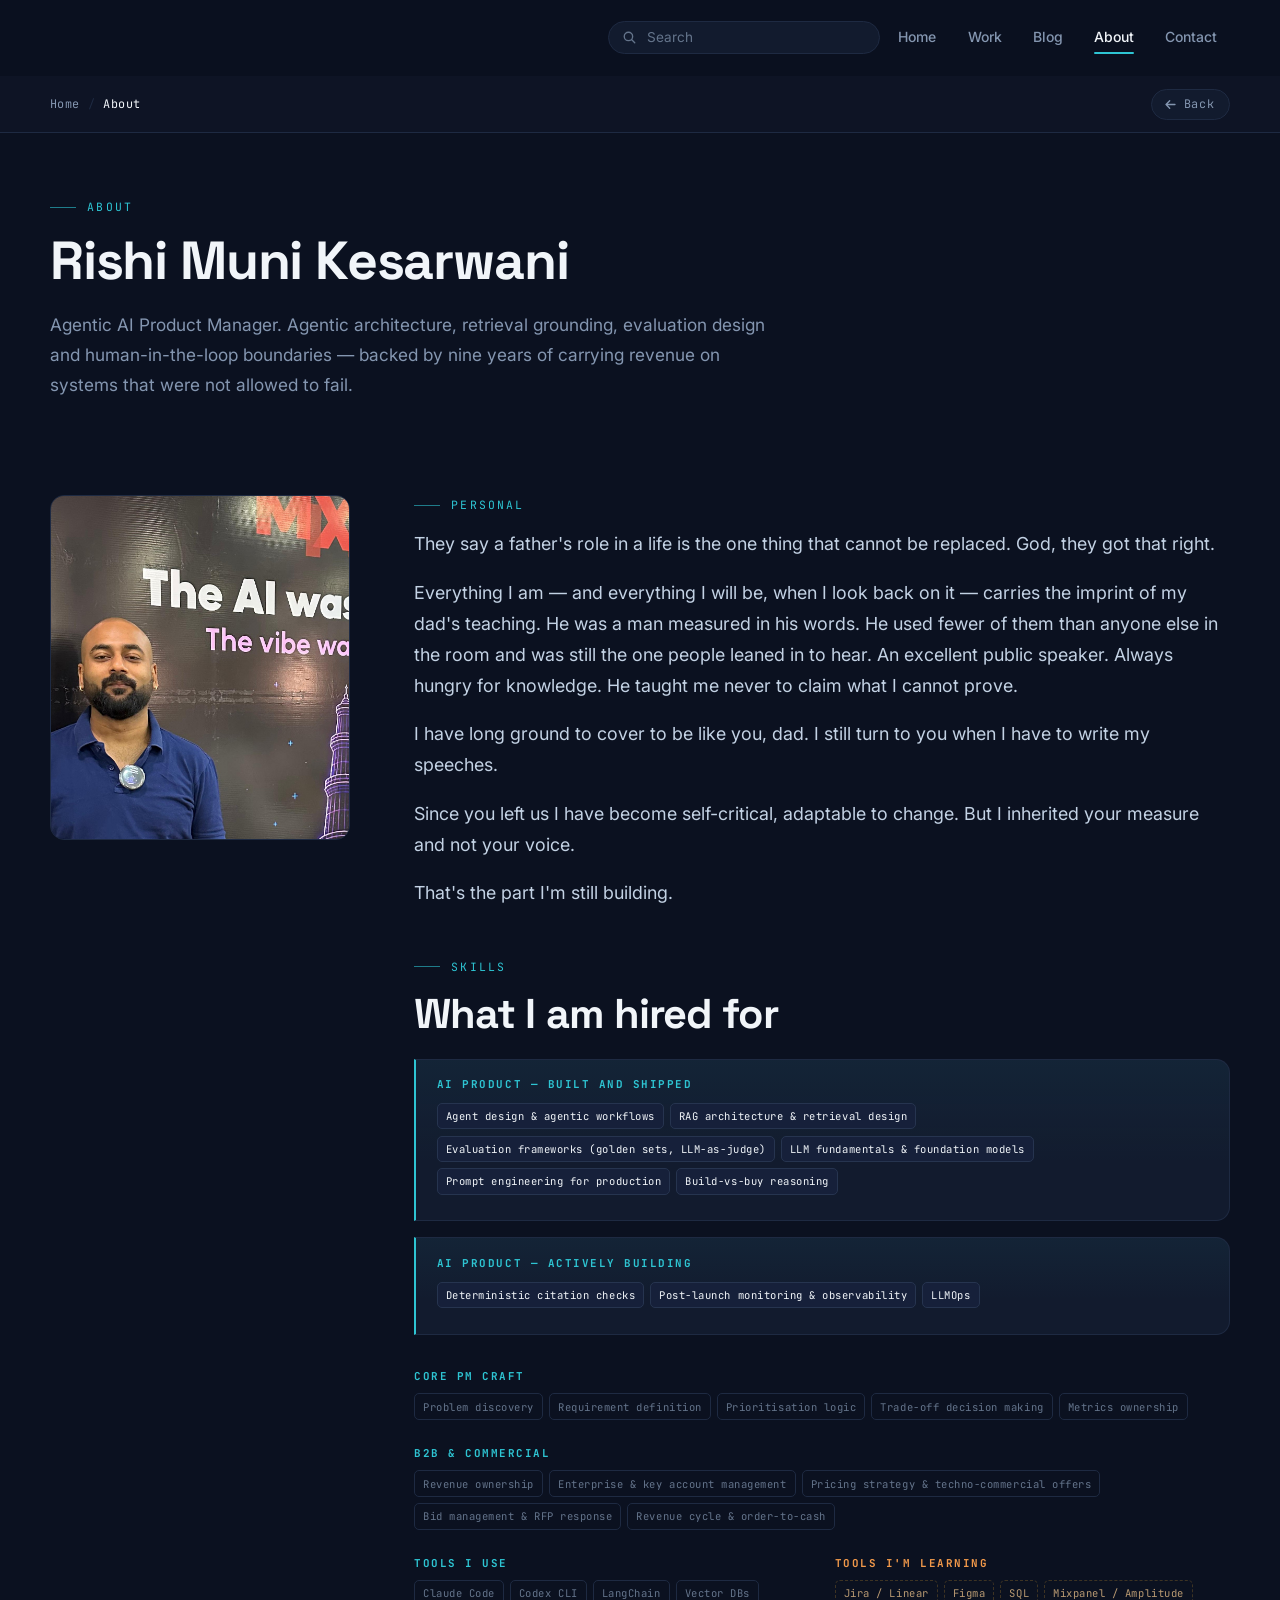
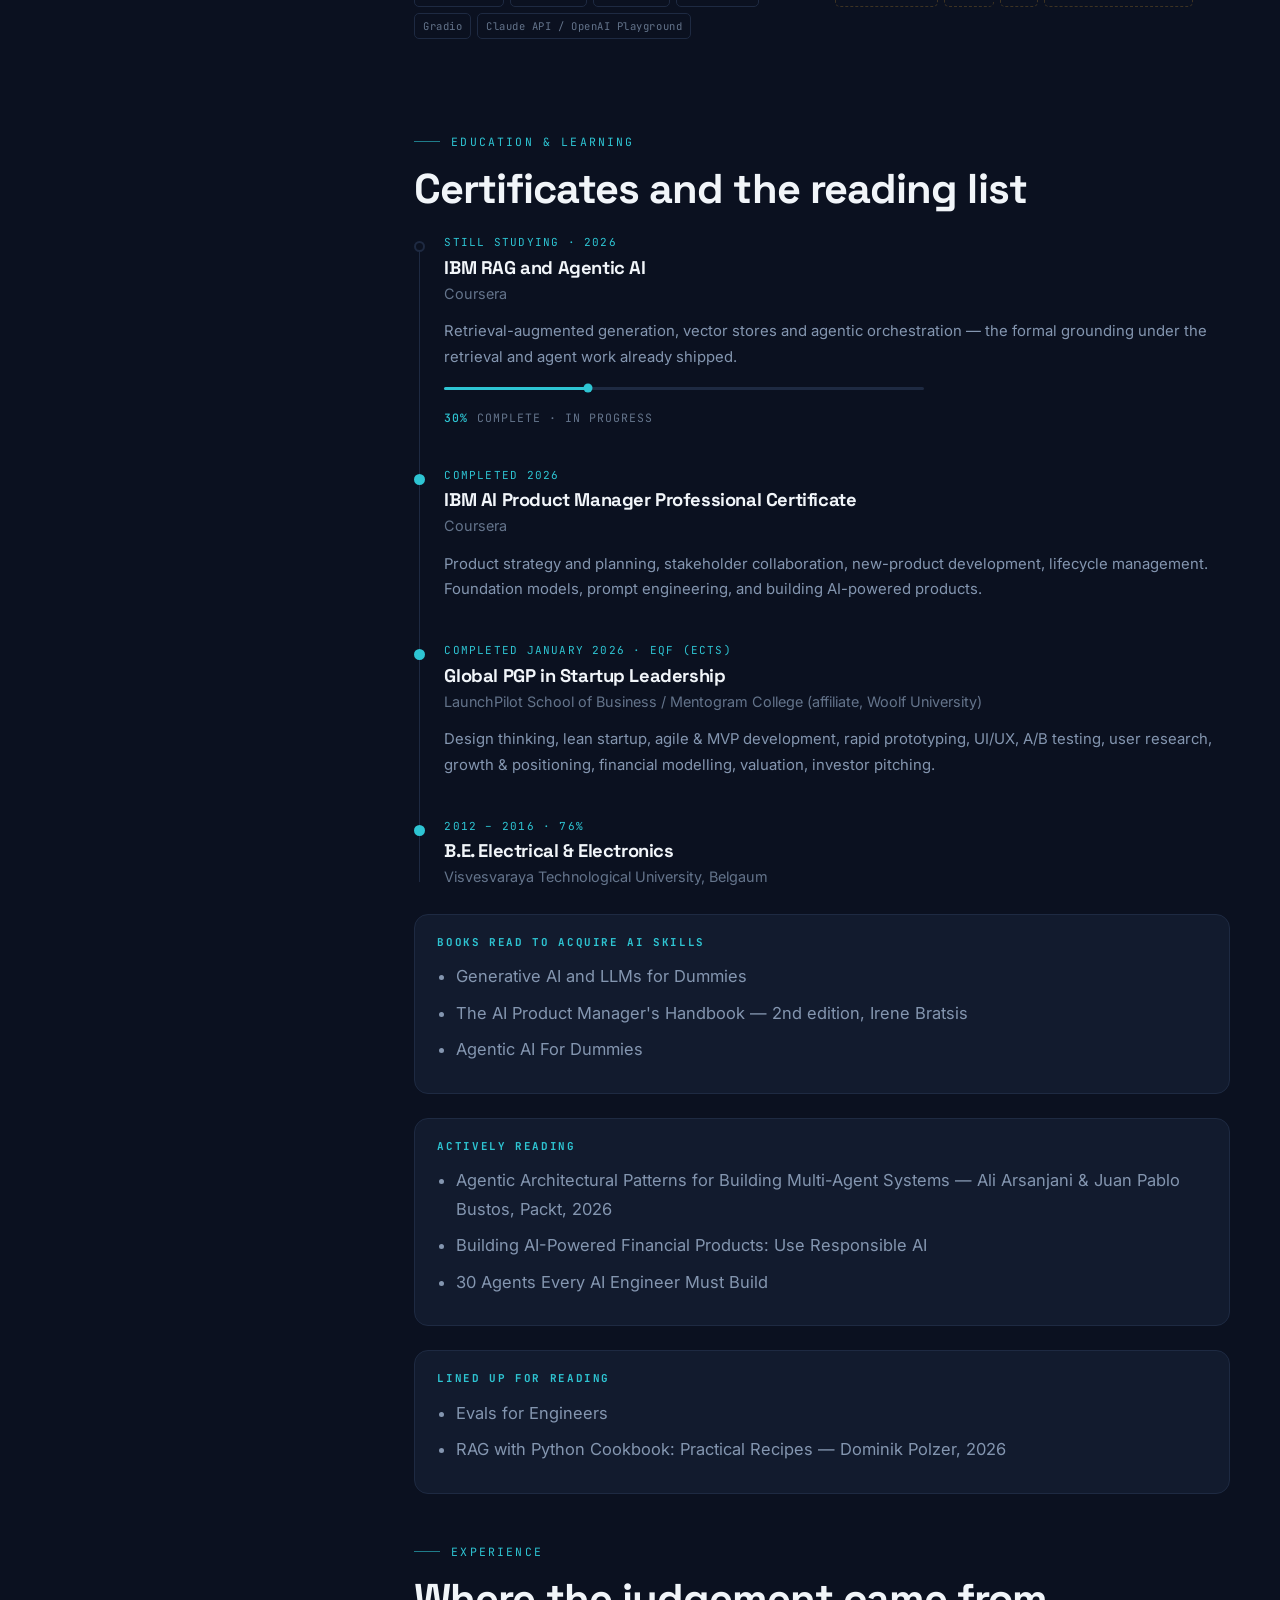
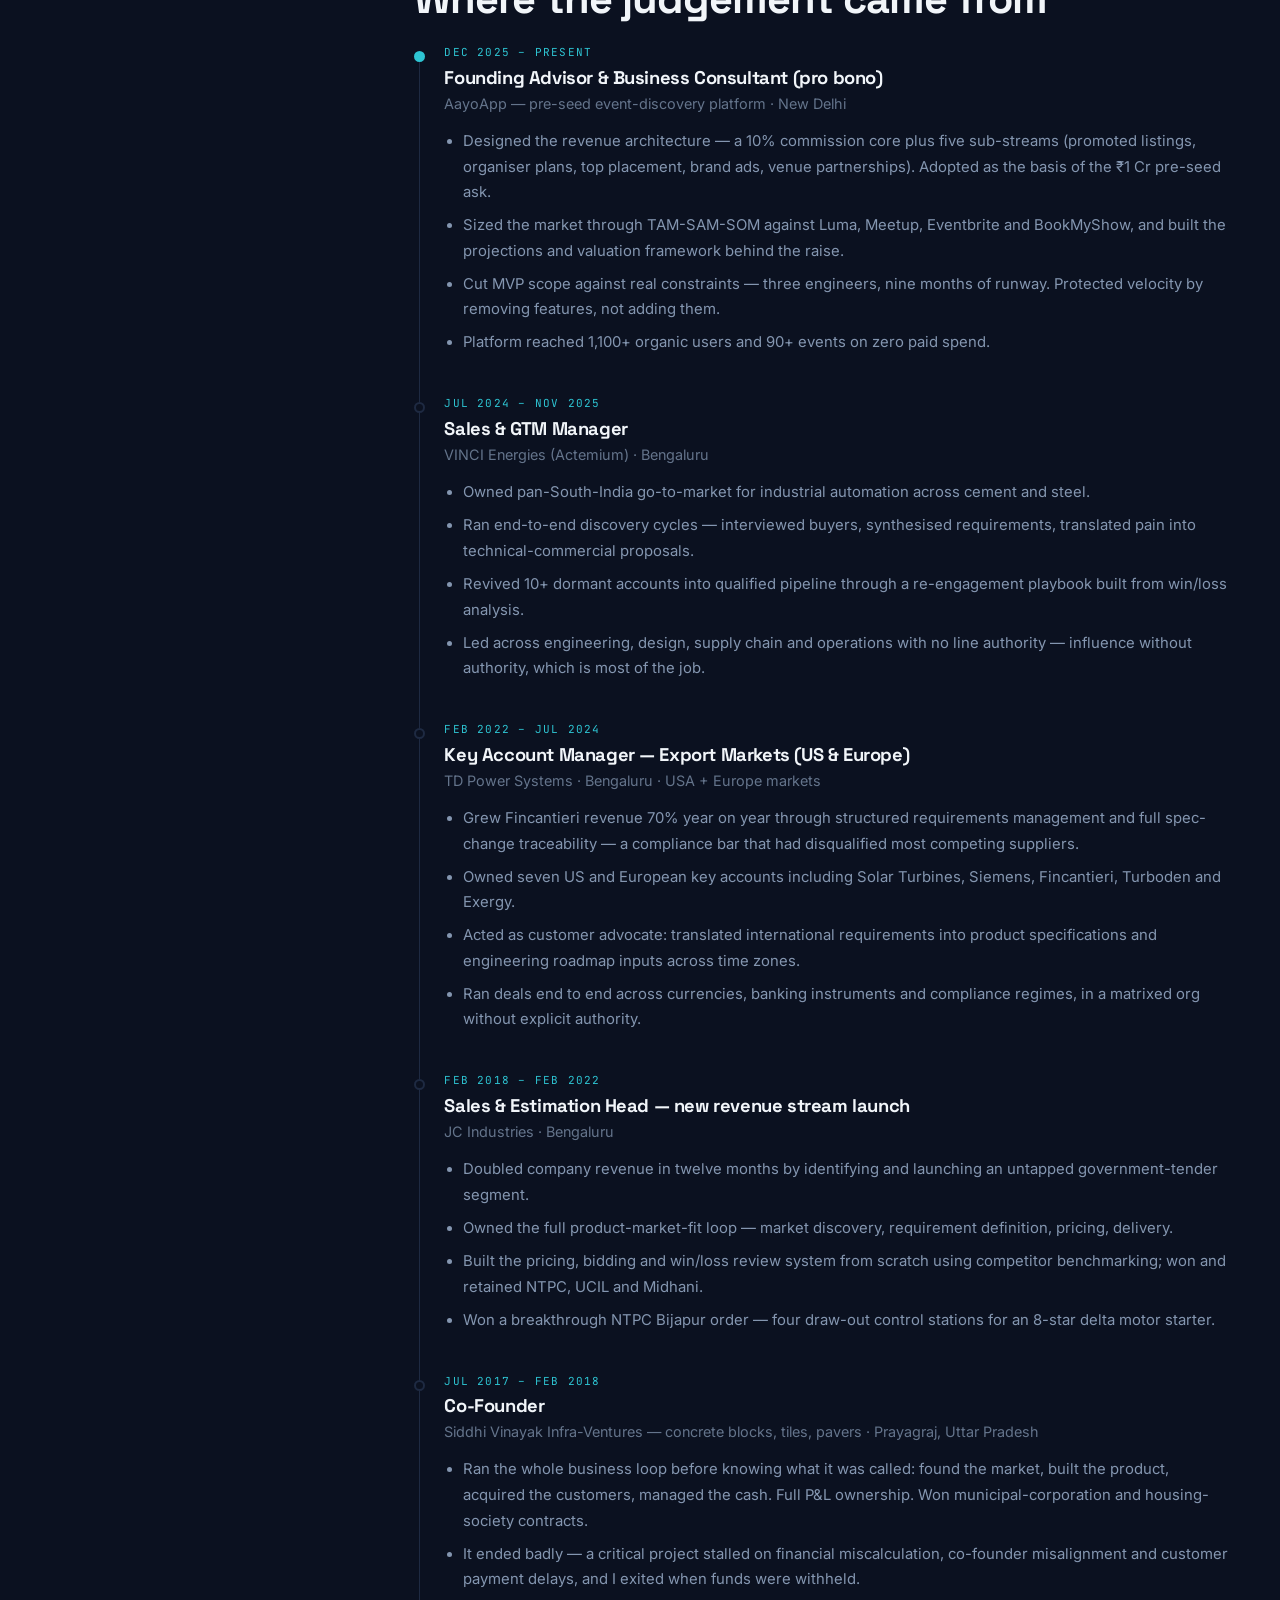
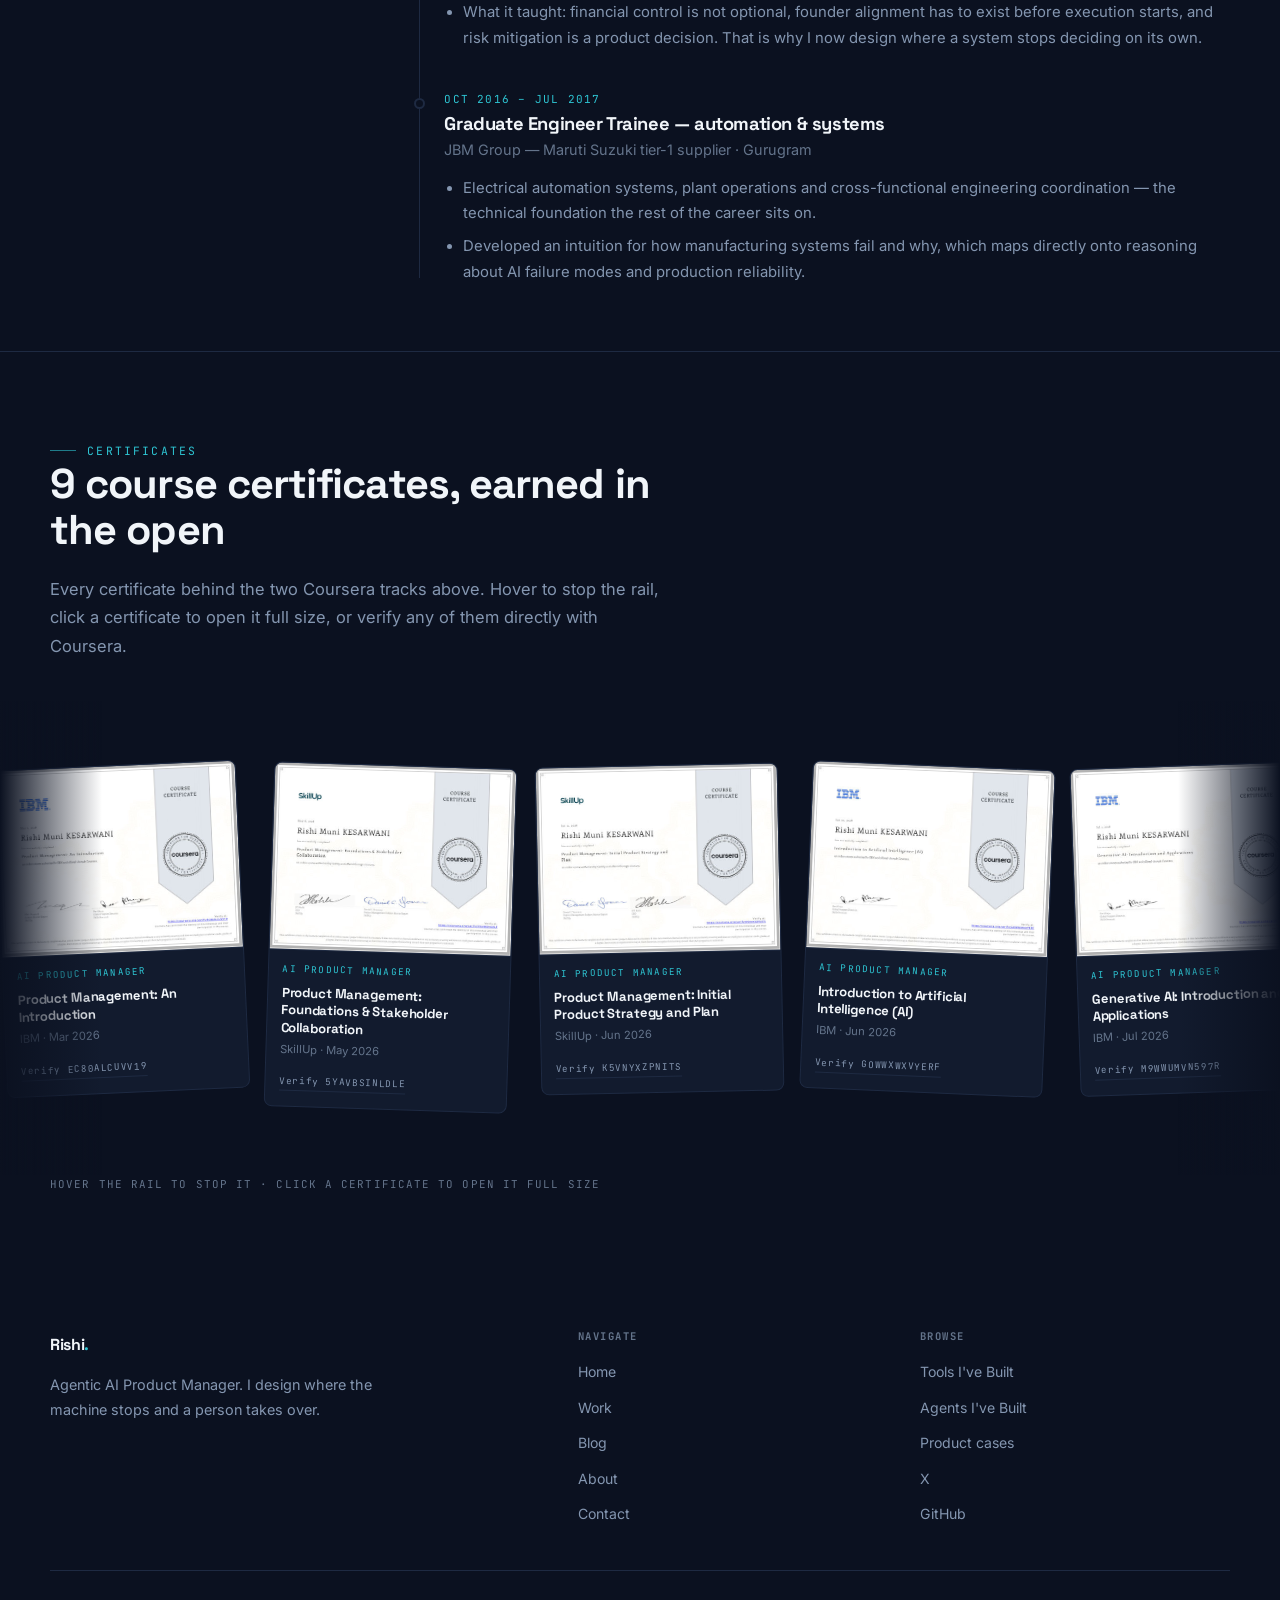
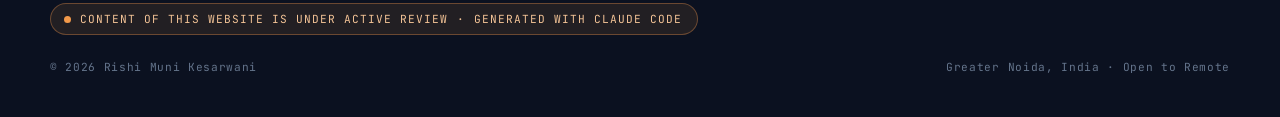
==== commit ff3b2935: "Update the resume, and give the site a real link preview Two things needed before the site can go in" ====
--- a/about.html
+++ b/about.html
@@ -5,6 +5,22 @@
 <meta name="viewport" content="width=device-width, initial-scale=1">
 <title>About — Rishi Muni Kesarwani</title>
 <meta name="description" content="Agentic AI Product Manager: agentic architecture, retrieval grounding, evaluation design and human-in-the-loop boundaries, backed by nine years of B2B revenue at NTPC, Siemens and Fincantieri.">
+
+<!-- Link preview. LinkedIn, Slack and X build their card from these;
+     without them a shared link renders as a bare grey box. Title and
+     description mirror the two tags above so there is one source of
+     truth per page. -->
+<meta property="og:type" content="website">
+<meta property="og:site_name" content="Rishi Muni Kesarwani">
+<meta property="og:title" content="About — Rishi Muni Kesarwani">
+<meta property="og:description" content="Agentic AI Product Manager: agentic architecture, retrieval grounding, evaluation design and human-in-the-loop boundaries, backed by nine years of B2B revenue at NTPC, Siemens and Fincantieri.">
+<meta property="og:url" content="https://rishi-ships-every-day.vercel.app/about.html">
+<meta property="og:image" content="https://rishi-ships-every-day.vercel.app/assets/img/og-card.jpg">
+<meta property="og:image:width" content="1200">
+<meta property="og:image:height" content="630">
+<meta property="og:image:alt" content="Rishi Muni Kesarwani, Agentic AI Product Manager — portfolio card">
+<meta name="twitter:card" content="summary_large_image">
+<link rel="canonical" href="https://rishi-ships-every-day.vercel.app/about.html">
 <link rel="icon" href="data:image/svg+xml,%3Csvg xmlns='http://www.w3.org/2000/svg' viewBox='0 0 28 28'%3E%3Cpath d='M9 23V5h7l4 4v3l-4 4H9m5 0 6 7' fill='none' stroke='%232EC5D3' stroke-width='2' stroke-linejoin='round' stroke-linecap='round'/%3E%3C/svg%3E">
 <link rel="preconnect" href="https://fonts.googleapis.com">
 <link rel="preconnect" href="https://fonts.gstatic.com" crossorigin>
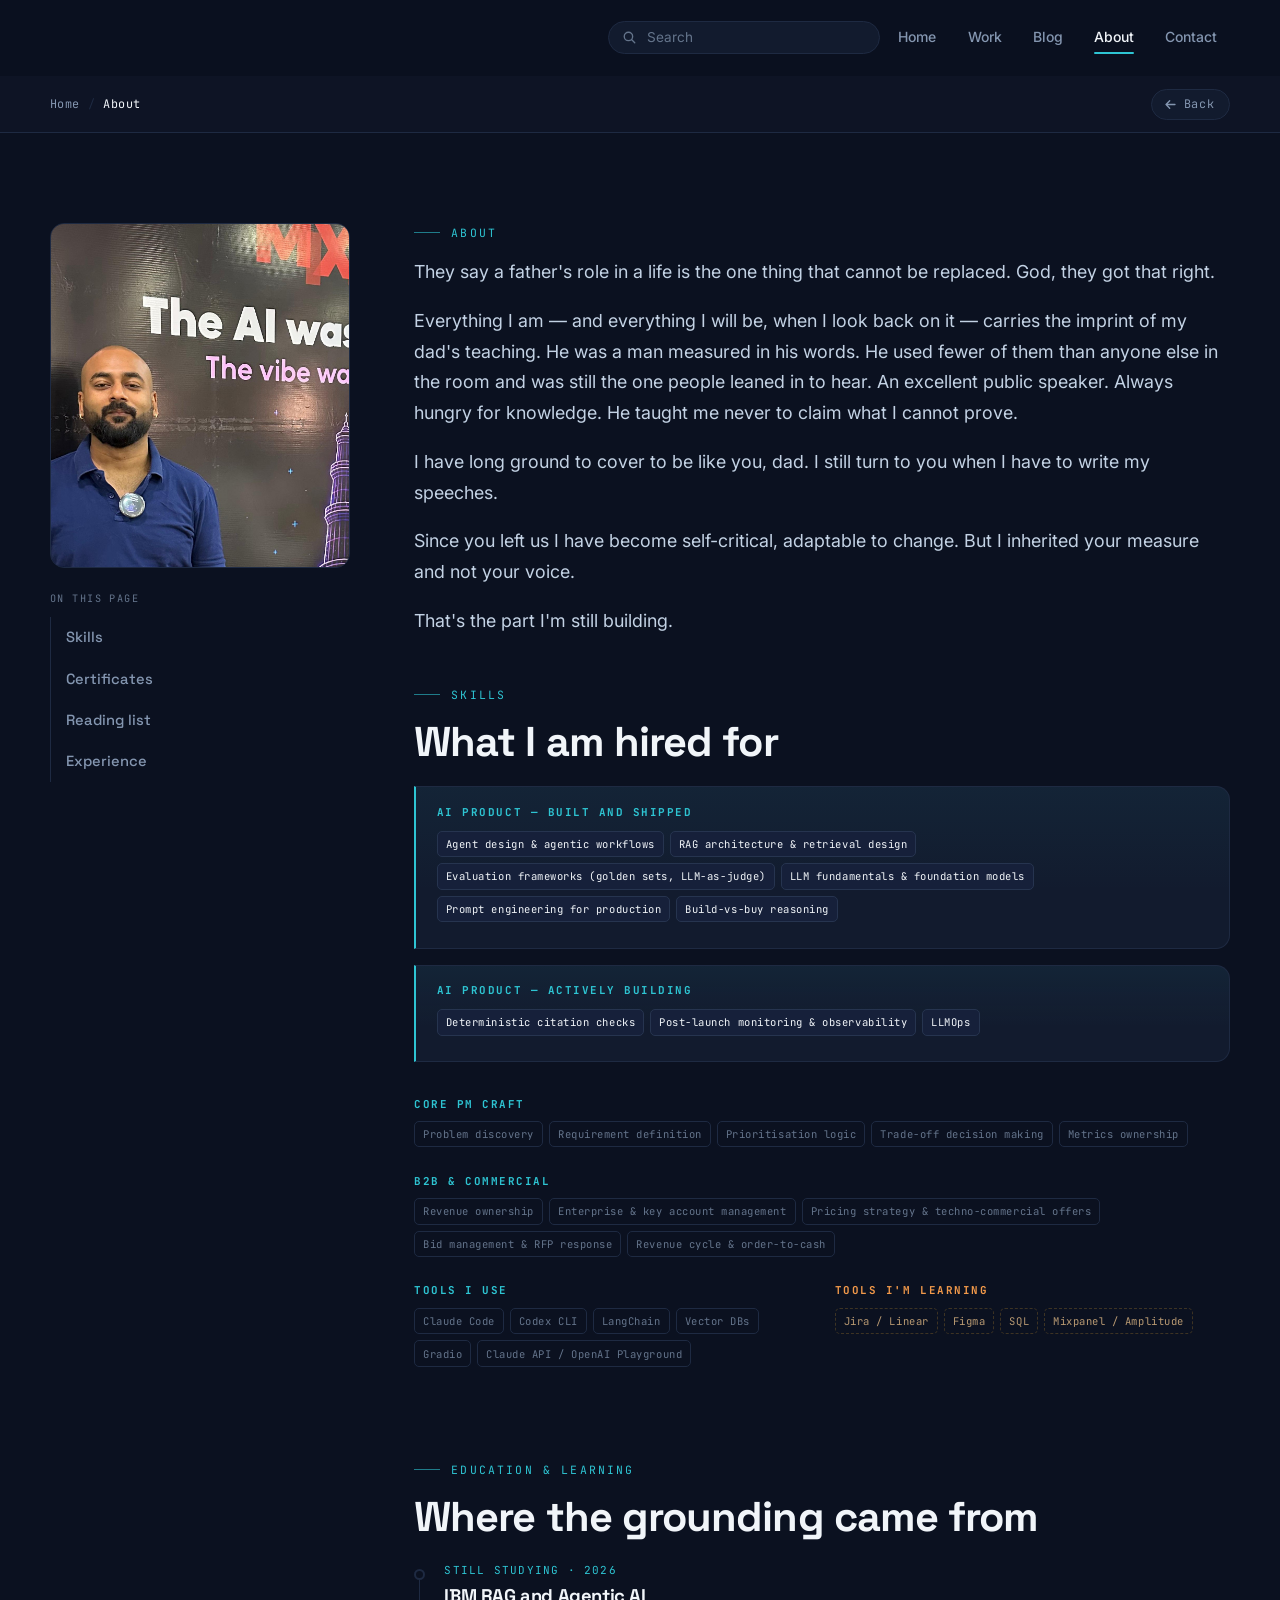
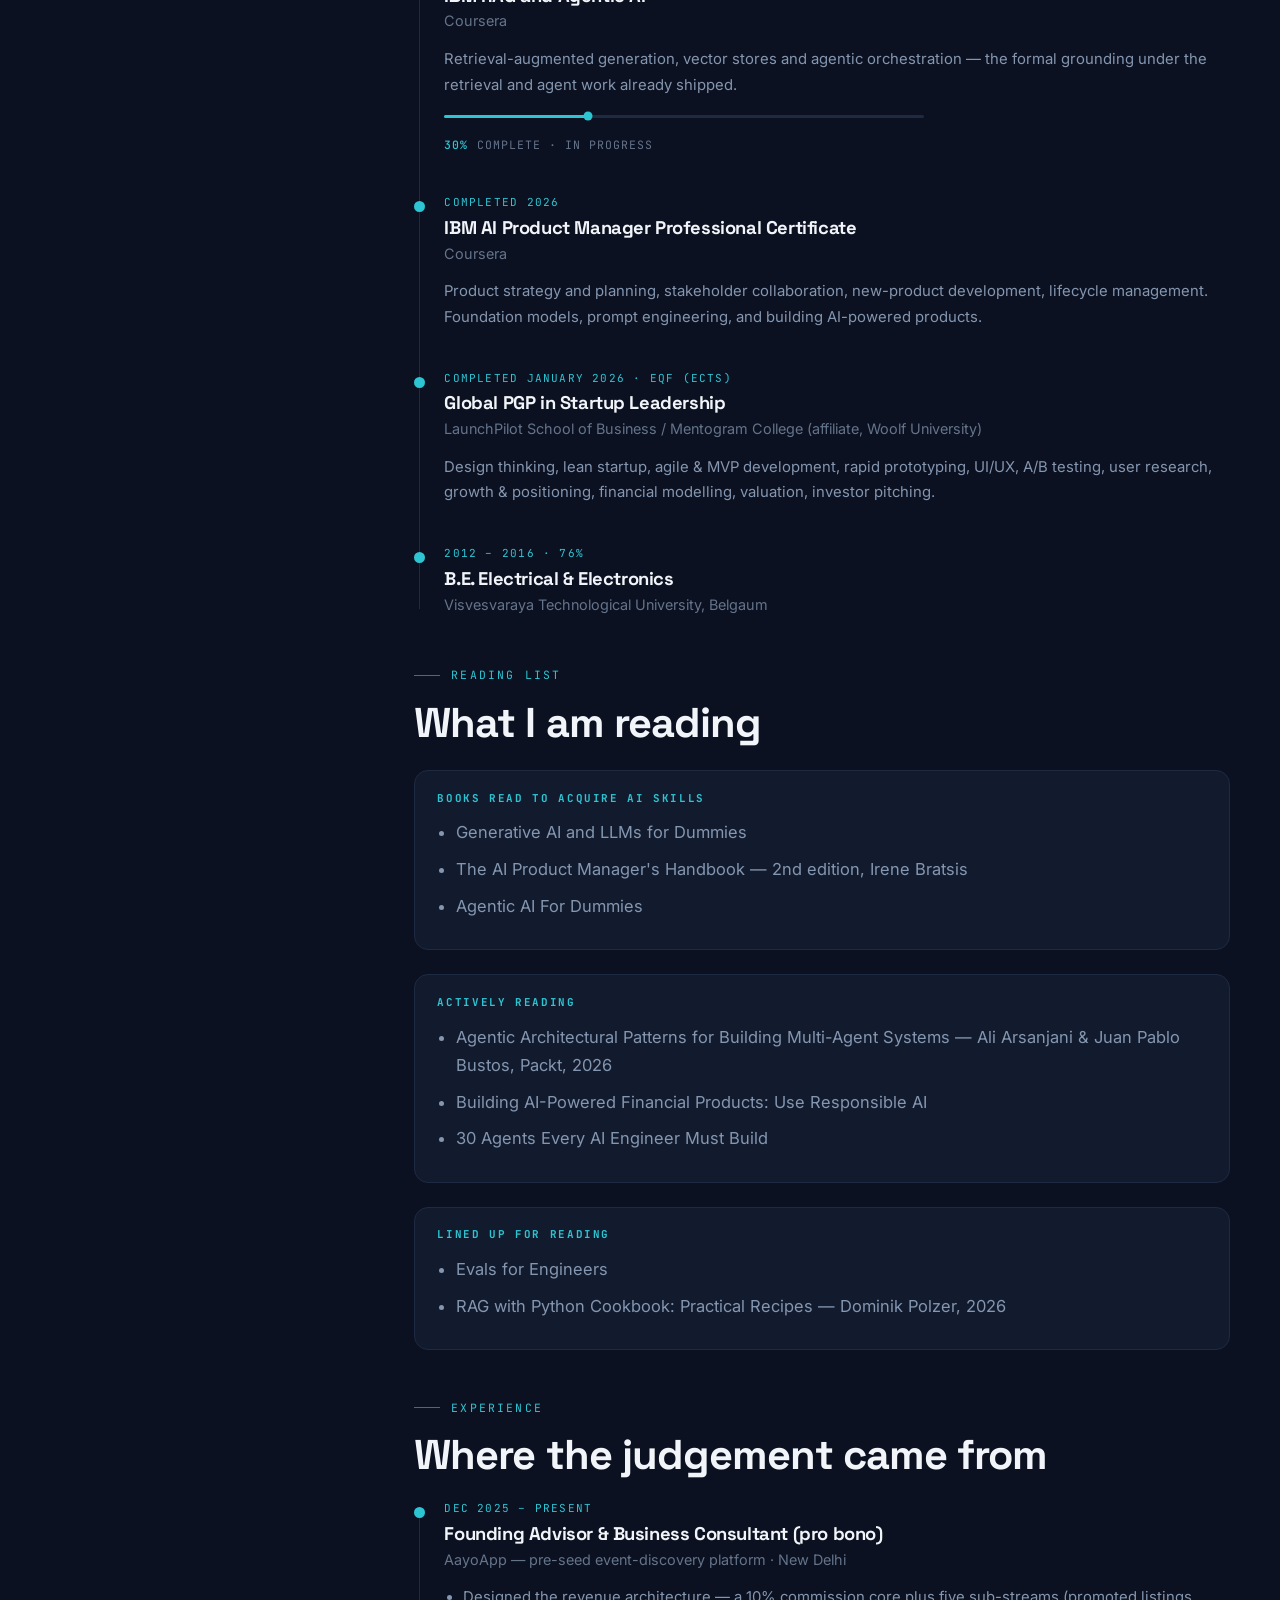
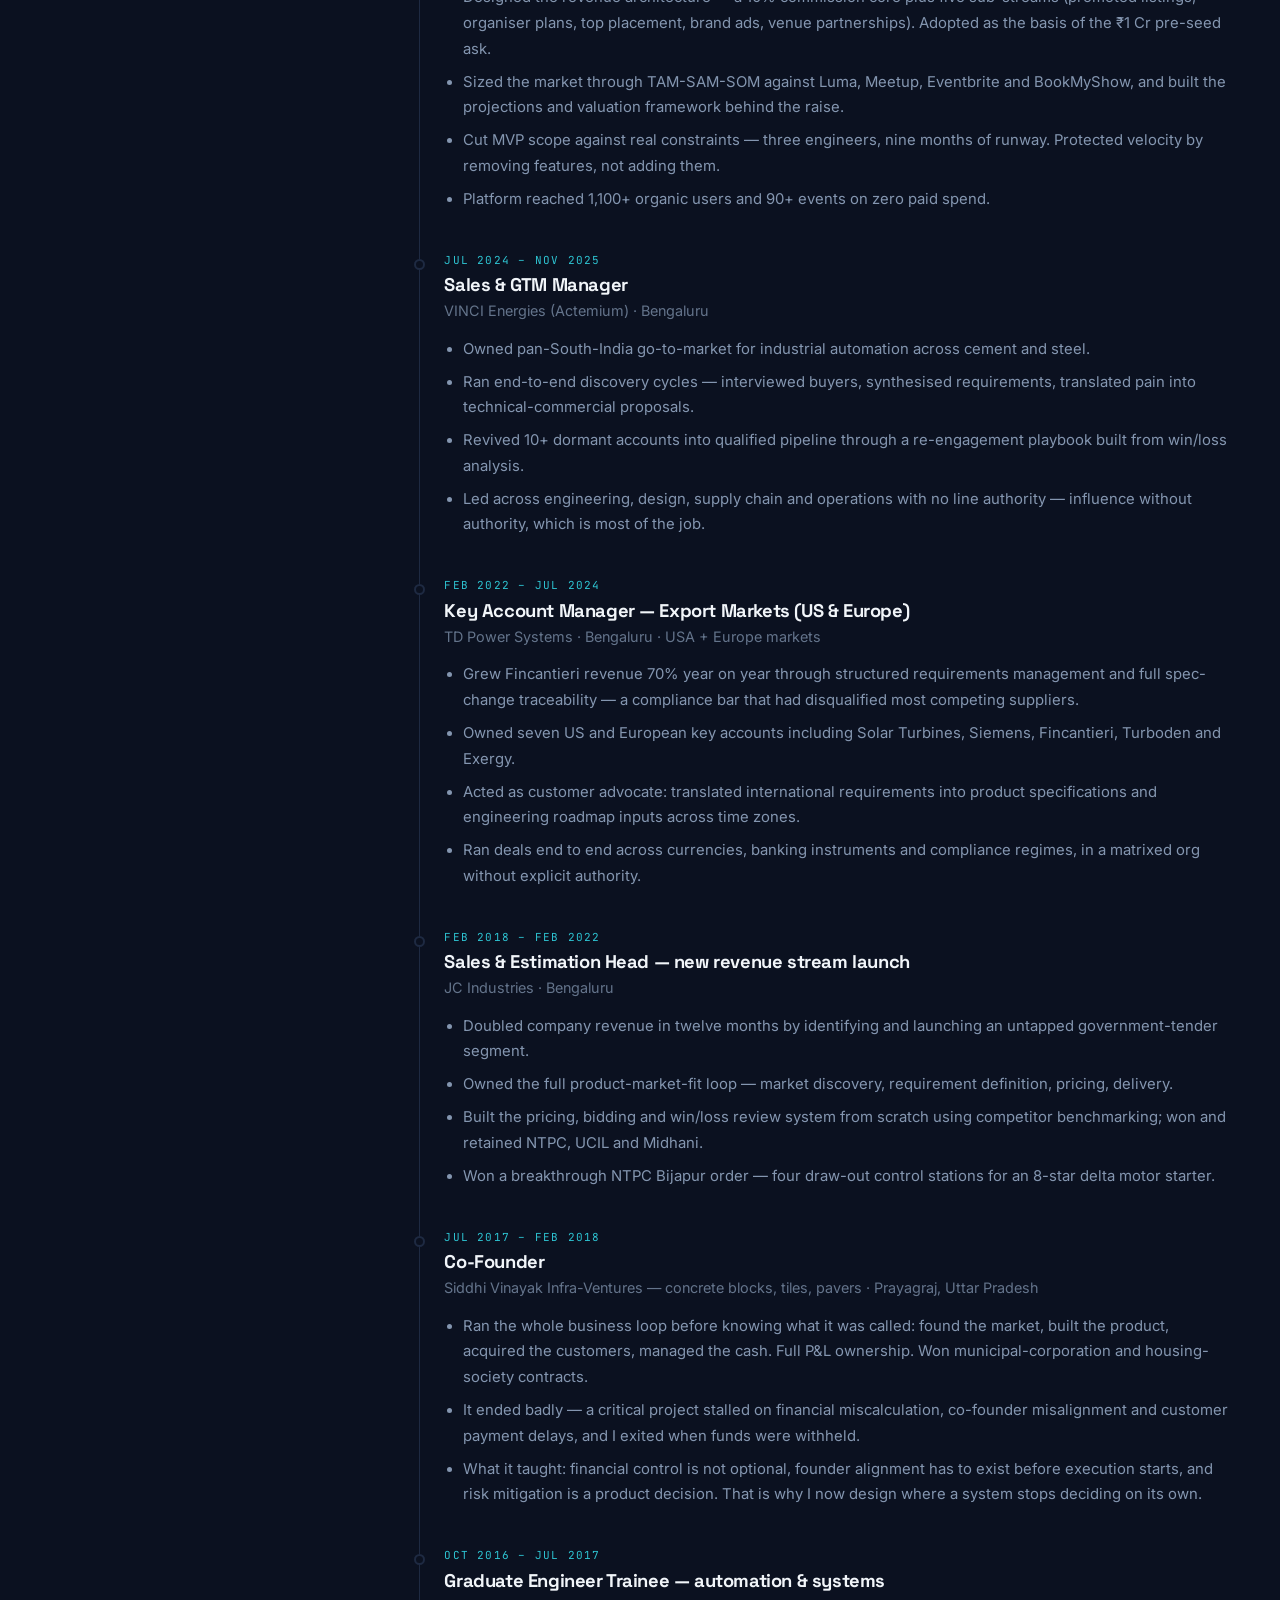
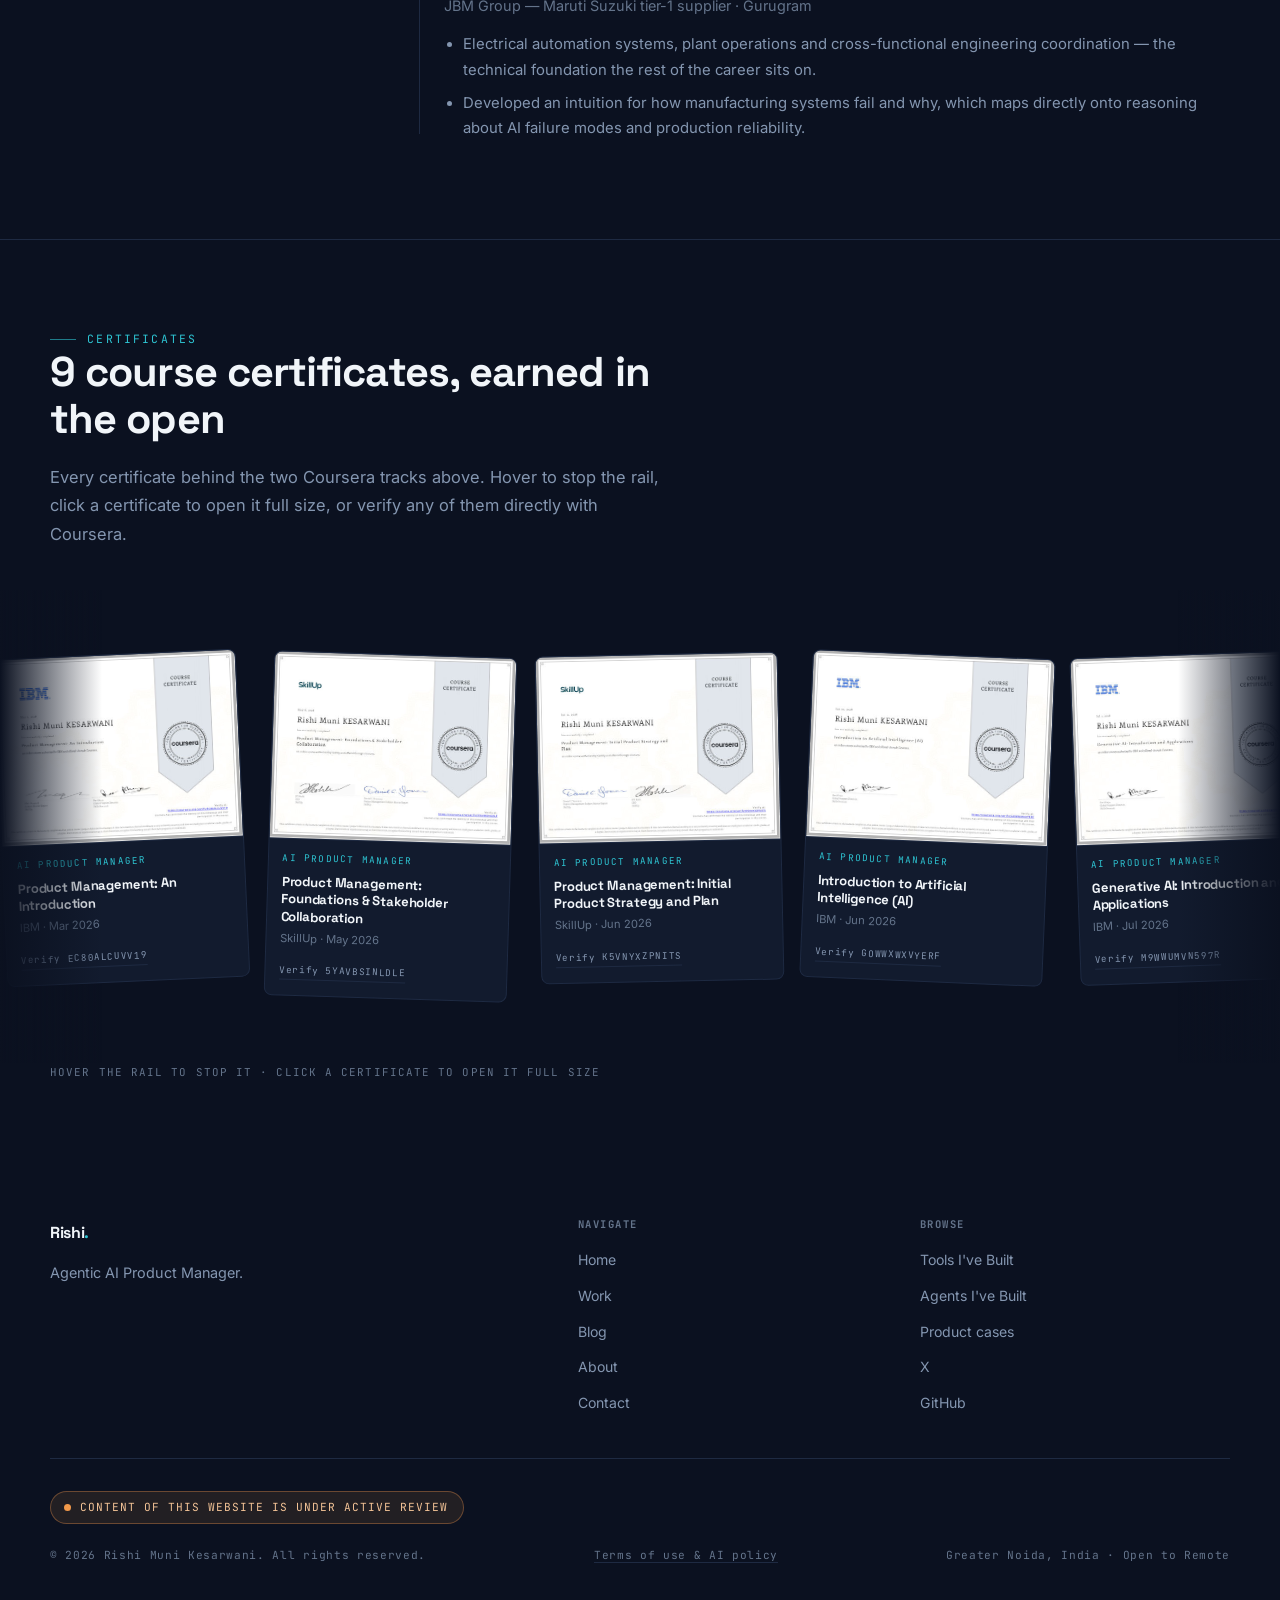
==== commit 0ad241c2: "Lead with numbers, and put the terms on the record The hero opened with a paragraph of abstract noun" ====
--- a/about.html
+++ b/about.html
@@ -4,7 +4,7 @@
 <meta charset="utf-8">
 <meta name="viewport" content="width=device-width, initial-scale=1">
 <title>About — Rishi Muni Kesarwani</title>
-<meta name="description" content="Agentic AI Product Manager: agentic architecture, retrieval grounding, evaluation design and human-in-the-loop boundaries, backed by nine years of B2B revenue at NTPC, Siemens and Fincantieri.">
+<meta name="description" content="Agentic AI Product Manager. Nine years owning B2B revenue, now building and shipping agents — skills, certificates, reading list and the work history behind the judgement.">
 
 <!-- Link preview. LinkedIn, Slack and X build their card from these;
      without them a shared link renders as a bare grey box. Title and
@@ -13,7 +13,7 @@
 <meta property="og:type" content="website">
 <meta property="og:site_name" content="Rishi Muni Kesarwani">
 <meta property="og:title" content="About — Rishi Muni Kesarwani">
-<meta property="og:description" content="Agentic AI Product Manager: agentic architecture, retrieval grounding, evaluation design and human-in-the-loop boundaries, backed by nine years of B2B revenue at NTPC, Siemens and Fincantieri.">
+<meta property="og:description" content="Agentic AI Product Manager. Nine years owning B2B revenue, now building and shipping agents — skills, certificates, reading list and the work history behind the judgement.">
 <meta property="og:url" content="https://rishi-ships-every-day.vercel.app/about.html">
 <meta property="og:image" content="https://rishi-ships-every-day.vercel.app/assets/img/og-card.jpg">
 <meta property="og:image:width" content="1200">
@@ -26,19 +26,16 @@
 <link rel="preconnect" href="https://fonts.gstatic.com" crossorigin>
 <link href="https://fonts.googleapis.com/css2?family=Space+Grotesk:wght@400;500;600;700&family=Inter:wght@400;500;600&family=JetBrains+Mono:wght@400;500&display=swap" rel="stylesheet">
 <link rel="stylesheet" href="assets/css/style.css">
+<!-- Machine-readable: the feed for readers and agents, and the terms
+     that apply to both. See /copyright.html and /llms.txt. -->
+<link rel="alternate" type="application/rss+xml" title="Rishi Muni Kesarwani — Working notes" href="/feed.xml">
+<link rel="license" href="/copyright.html">
+<meta name="copyright" content="© 2026 Rishi Muni Kesarwani. All rights reserved.">
 </head>
 <body data-page="about">
 
   <main>
-    <section class="page-head">
-      <div class="wrap">
-        <p class="eyebrow">About</p>
-        <h1>Rishi Muni Kesarwani</h1>
-        <p class="lede">Agentic AI Product Manager. Agentic architecture, retrieval grounding, evaluation design and human-in-the-loop boundaries — backed by nine years of carrying revenue on systems that were not allowed to fail.</p>
-      </div>
-    </section>
-
-    <section class="section tight" id="aboutBody"></section>
+    <section class="section" id="aboutBody"></section>
 
     <!-- Full width on purpose: the certificate ring needs the whole
          column, so it sits outside the narrow about-grid. -->
--- a/assets/css/style.css
+++ b/assets/css/style.css
@@ -1806,3 +1806,157 @@
     box-shadow: none;
   }
 }
+
+/* =============================================================
+   ADDITIONS — 18 Aug 2026
+   Stat bar, credit-card work cards, About side rail.
+   Appended rather than woven in so the diff reads in one place.
+   ============================================================= */
+
+/* -------------------------------------------------------------
+   STAT BAR
+
+   The thirty-second hook. A recruiter scans numbers before they
+   read sentences, so this sits directly under the hero grid and
+   spans the full column rather than hiding in the portrait gutter.
+   Five tiles is the ceiling: past six the eye stops counting and
+   starts skimming, and the first number loses its weight.
+   ------------------------------------------------------------- */
+.stat-bar {
+  list-style: none;
+  margin: clamp(2rem, 4vw, 3.2rem) 0 0;
+  padding: clamp(1.2rem, 2.4vw, 1.7rem) 0 0;
+  border-top: 1px solid var(--line);
+  display: grid;
+  grid-template-columns: repeat(5, 1fr);
+  gap: clamp(.9rem, 2vw, 2rem);
+}
+.stat-bar li {
+  margin: 0;
+  display: flex; flex-direction: column; gap: .35rem;
+  padding-left: 1rem;
+  border-left: 1px solid var(--line);
+}
+.stat-bar li:first-child { padding-left: 0; border-left: 0; }
+.stat-bar b {
+  font-family: var(--display);
+  font-size: clamp(1.5rem, 2.7vw, 2.15rem);
+  font-weight: 700;
+  line-height: 1;
+  letter-spacing: -.035em;
+  color: var(--cyan);
+  white-space: nowrap;
+}
+.stat-bar span {
+  font-family: var(--mono);
+  font-size: .68rem;
+  line-height: 1.5;
+  letter-spacing: .04em;
+  color: var(--muted-2);
+}
+
+/* Two rows of tiles beats five squeezed columns on a narrow screen —
+   a number that wraps mid-digit is worse than no number. */
+@media (max-width: 900px) {
+  .stat-bar { grid-template-columns: repeat(2, 1fr); gap: 1.3rem 1.1rem; }
+  .stat-bar li { padding-left: .9rem; border-left: 1px solid var(--line); }
+  .stat-bar li:nth-child(odd) { padding-left: 0; border-left: 0; }
+}
+@media (max-width: 480px) {
+  .stat-bar { grid-template-columns: 1fr; }
+  .stat-bar li, .stat-bar li:nth-child(odd) { padding-left: 0; border-left: 0; }
+  .stat-bar li + li { padding-top: 1rem; border-top: 1px solid var(--line); }
+}
+
+/* -------------------------------------------------------------
+   WORK CARDS — credit-card proportions
+
+   Roughly half the previous height and landscape rather than
+   portrait. The summary paragraph and the gate line came out of
+   the card markup: at this size they were the difference between
+   a card you scan and a card you have to read. Both still live on
+   the breakdown page, which is where someone who wants them goes.
+
+   aspect-ratio is a preference, not a cage — a long title still
+   grows the card rather than being clipped.
+   ------------------------------------------------------------- */
+.card-grid { grid-template-columns: repeat(auto-fill, minmax(320px, 1fr)); gap: 1.1rem; }
+.card-grid.two { grid-template-columns: repeat(auto-fill, minmax(360px, 1fr)); }
+
+.card:not(.cat-card) {
+  aspect-ratio: 1.55 / 1;
+  padding: 1.15rem 1.25rem;
+}
+.card:not(.cat-card) .card-top { margin-bottom: .6rem; font-size: .62rem; }
+.card:not(.cat-card) h3 { font-size: 1.02rem; line-height: 1.25; margin-bottom: .3rem; }
+.card:not(.cat-card) .card-tagline {
+  font-size: .84rem;
+  margin-bottom: .7rem;
+  color: var(--muted);
+}
+.card:not(.cat-card) .tags { margin-bottom: 0; gap: .3rem; }
+.card:not(.cat-card) .tags li { font-size: .6rem; padding: .16rem .42rem; }
+.card:not(.cat-card) .card-link { margin-top: auto; padding-top: .8rem; font-size: .8rem; }
+
+/* -------------------------------------------------------------
+   ABOUT — side rail
+
+   The left column used to end at the photo and leave a tall empty
+   gutter. It now carries the jump links, so the page is navigable
+   without scrolling to find out what is on it.
+   ------------------------------------------------------------- */
+.about-side { position: sticky; top: calc(var(--nav-h) + 1.2rem); }
+.about-photo { position: static; }   /* the wrapper is the sticky one now */
+
+.about-nav { margin-top: 1.4rem; }
+.about-nav-h {
+  font-family: var(--mono);
+  font-size: .64rem;
+  letter-spacing: .14em;
+  text-transform: uppercase;
+  color: var(--muted-2);
+  margin: 0 0 .6rem;
+}
+.about-nav ul { list-style: none; margin: 0; padding: 0; border-left: 1px solid var(--line); }
+.about-nav li { margin: 0; }
+.about-nav a {
+  display: block;
+  padding: .5rem 0 .5rem .9rem;
+  margin-left: -1px;
+  border-left: 2px solid transparent;
+  font-family: var(--display);
+  font-size: .92rem;
+  font-weight: 500;
+  color: var(--muted);
+  transition: color .18s var(--ease), border-color .18s var(--ease);
+}
+.about-nav a:hover { color: var(--paper); border-left-color: var(--cyan-dim); }
+.about-nav a.on { color: var(--cyan); border-left-color: var(--cyan); }
+
+/* Anchor jumps land under the fixed nav bar without this. */
+#skills, #education, #reading, #experience, #certificates { scroll-margin-top: calc(var(--nav-h) + 1.5rem); }
+
+/* On a narrow screen the rail stops being a rail: the photo and the
+   links sit inline above the content rather than pinned beside it. */
+@media (max-width: 900px) {
+  .about-side { position: static; }
+  .about-nav ul { display: flex; flex-wrap: wrap; gap: .3rem; border-left: 0; }
+  .about-nav a { padding: .4rem .8rem; border: 1px solid var(--line); border-radius: 999px; font-size: .84rem; }
+  .about-nav a:hover, .about-nav a.on { border-color: var(--cyan); }
+}
+
+/* -------------------------------------------------------------
+   FOOTER — terms link sits with the copyright line
+   ------------------------------------------------------------- */
+.foot-bot a { color: inherit; border-bottom: 1px solid var(--line); }
+.foot-bot a:hover { color: var(--cyan); border-bottom-color: var(--cyan); }
+
+/* -------------------------------------------------------------
+   PAGER ARROW — pre-existing bug, fixed 18 Aug 2026
+
+   The prev/next arrow inside .pager had no size on it, so the SVG
+   fell back to filling its flex line: roughly 357px square on every
+   breakdown page. Every other arrow on the site is sized by its own
+   rule (.btn svg, .card-link svg); this one was simply missed.
+   ------------------------------------------------------------- */
+.pager svg { width: 15px; height: 15px; flex: 0 0 auto; }
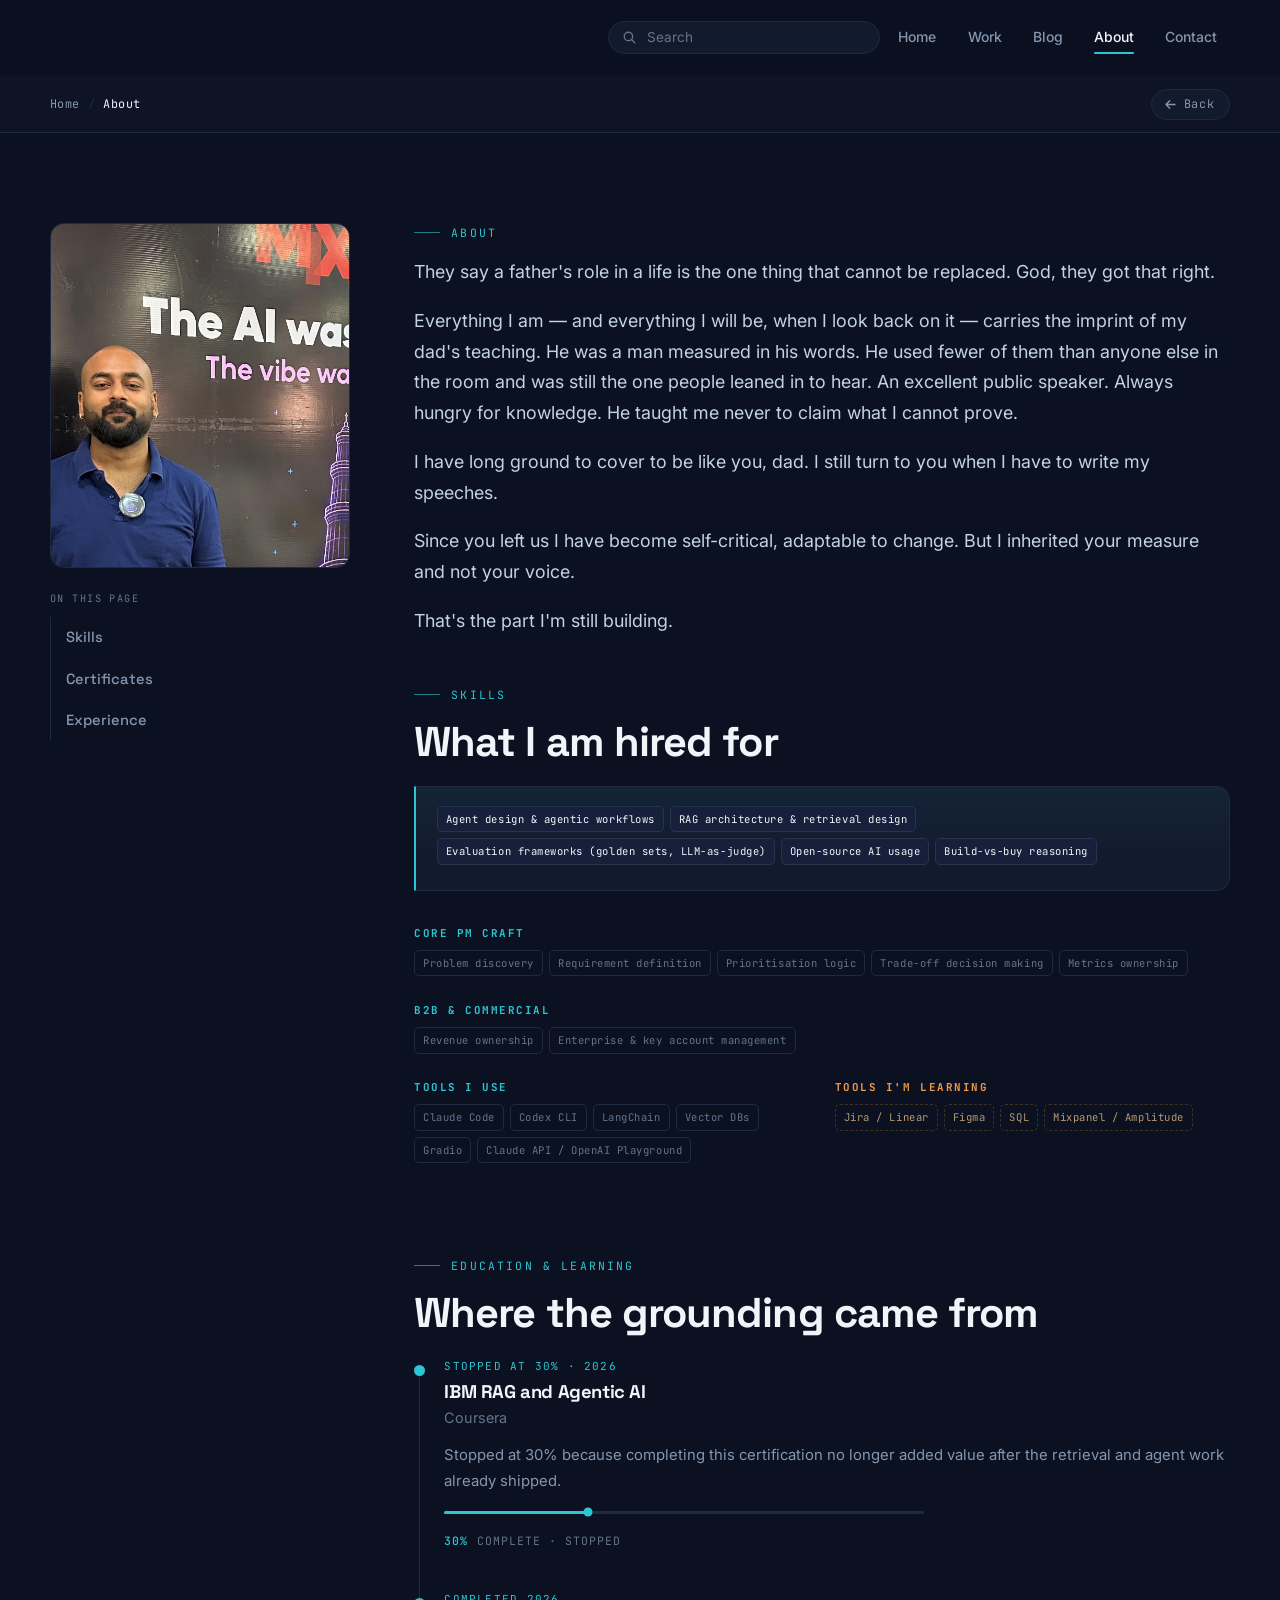
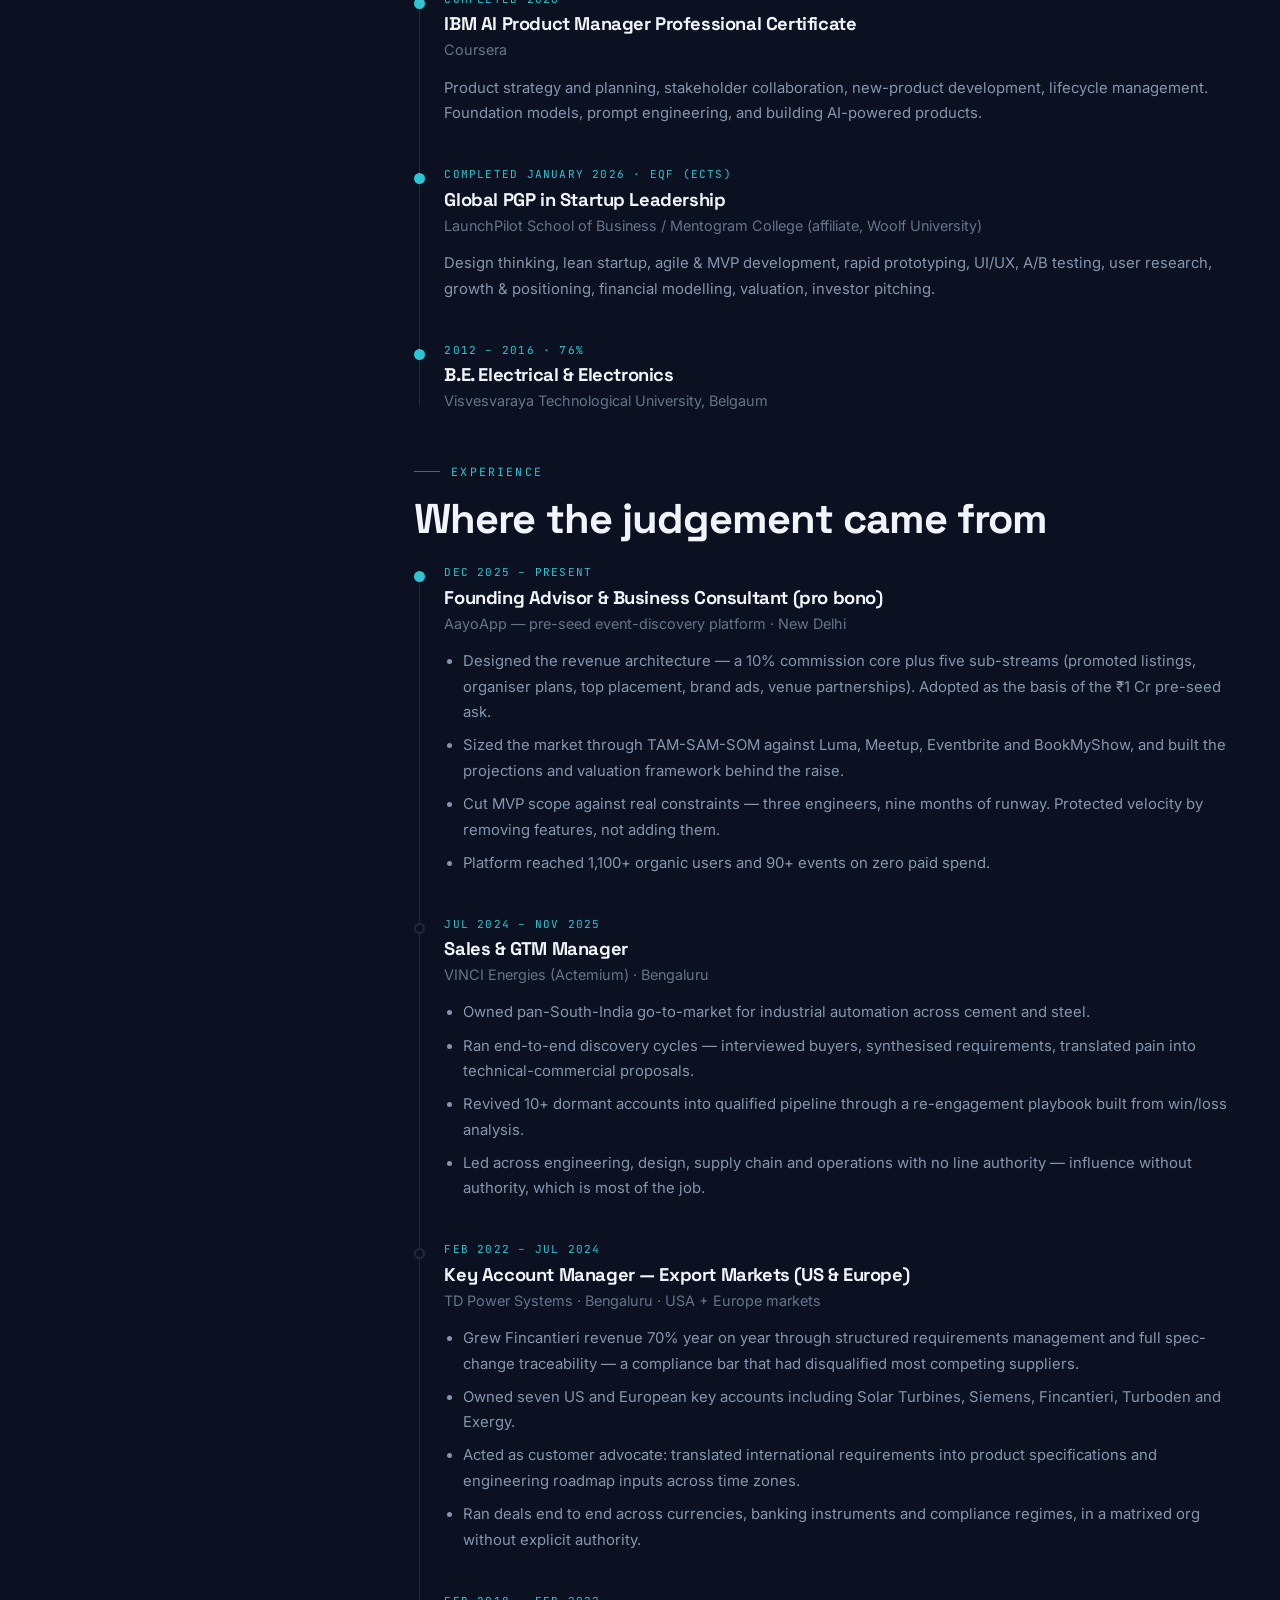
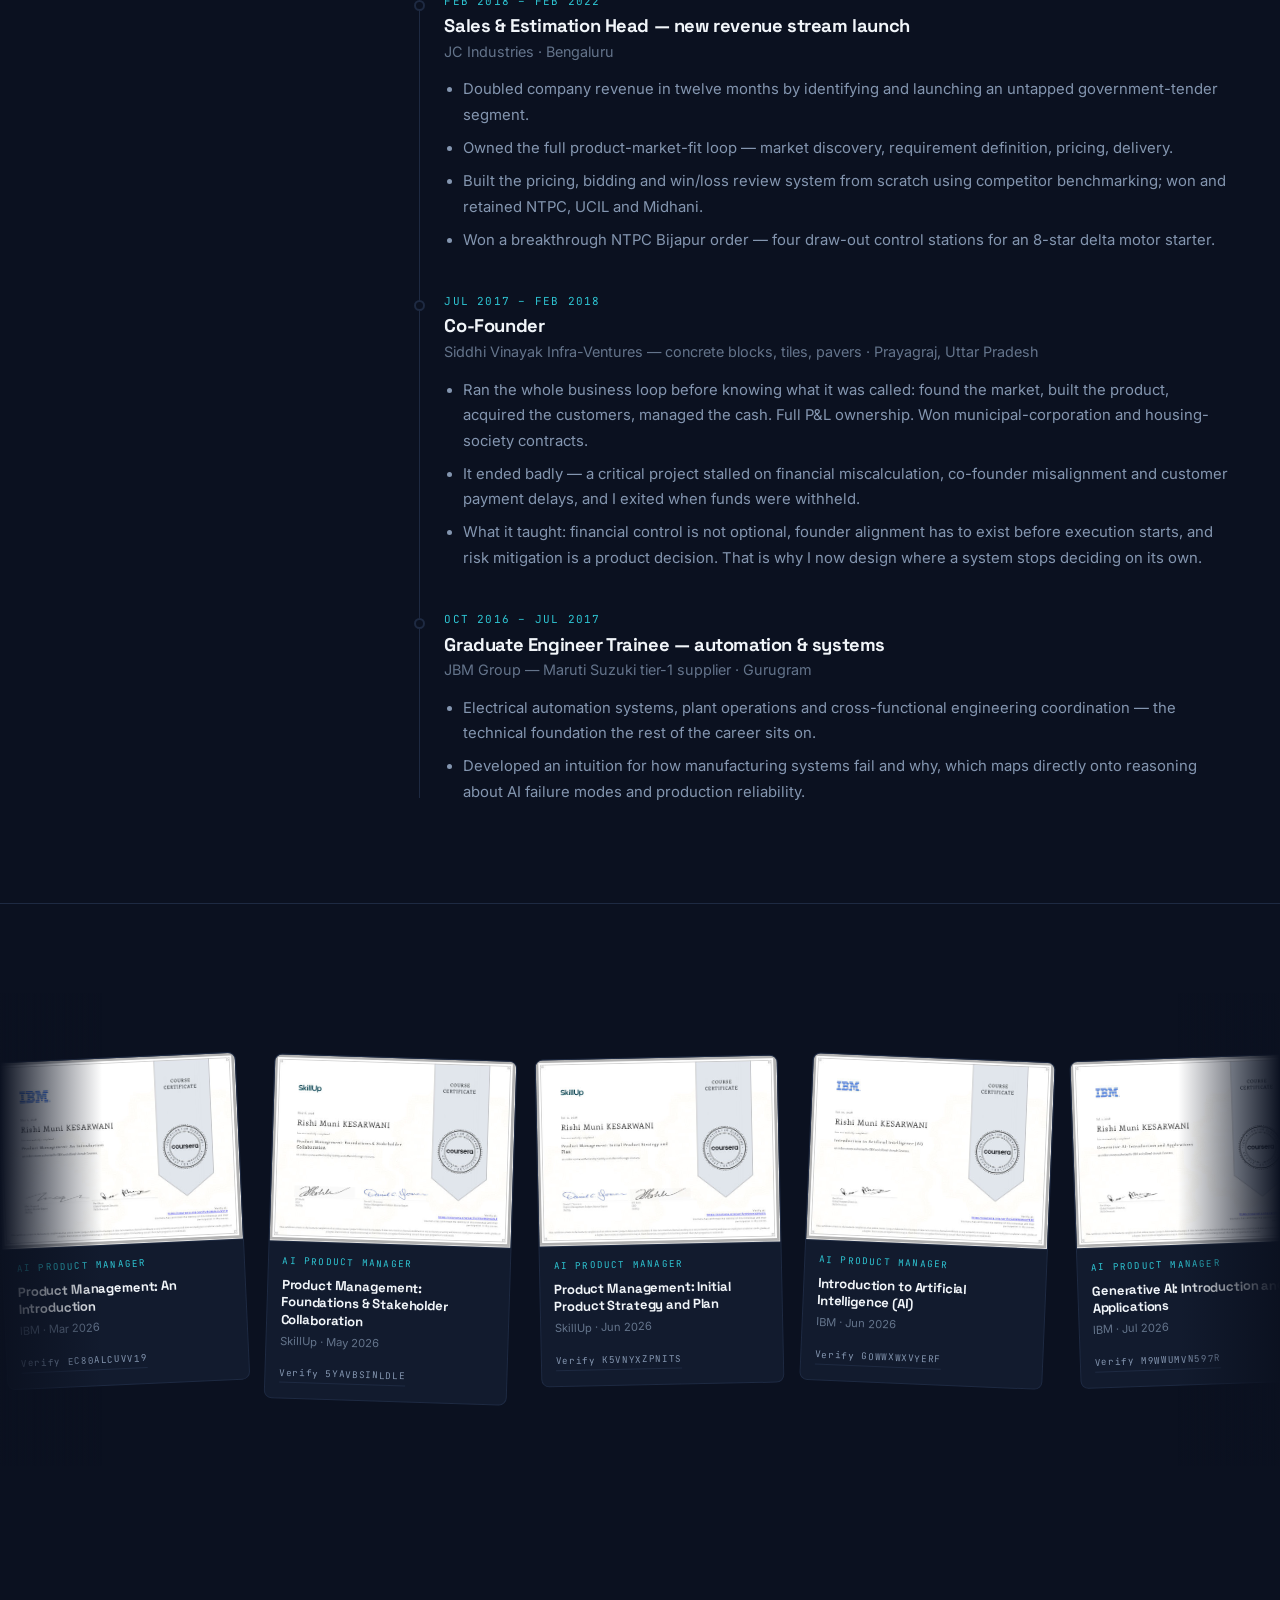
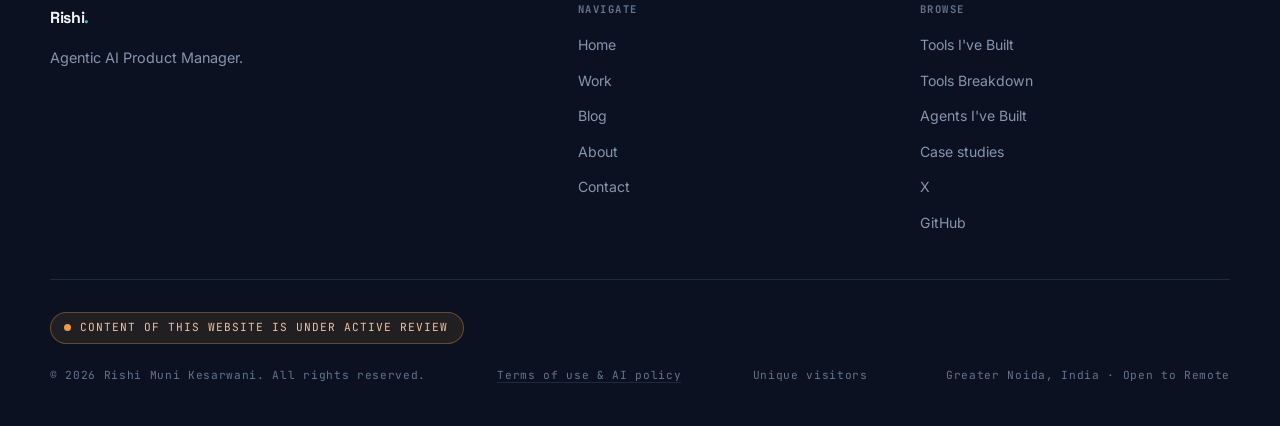
==== commit 3c6aa3da: "feat: publish AWS agentic AI decision guide" ====
--- a/about.html
+++ b/about.html
@@ -42,7 +42,7 @@
     <section class="section bordered" id="certificates"></section>
   </main>
 
-  <script src="assets/js/data.js"></script>
-  <script src="assets/js/site.js"></script>
+  <script src="assets/js/data.js?v=20260901-3"></script>
+  <script src="assets/js/site.js?v=20260901-3"></script>
 </body>
 </html>
--- a/assets/css/style.css
+++ b/assets/css/style.css
@@ -368,8 +368,6 @@
 }
 @keyframes blink { to { visibility: hidden; } }
 
-.hero-pitch { max-width: 46ch; margin-bottom: 1.3rem; font-size: .98rem; }
-
 .socials { display: flex; gap: .55rem; margin: 0 0 1.4rem; padding: 0; list-style: none; }
 .socials a {
   width: 40px; height: 40px;
@@ -600,6 +598,13 @@
   color: var(--muted-2);
 }
 .card-org { color: var(--cyan); }
+.card-star {
+  color: #f5c96a;
+  font-size: .95rem;
+  line-height: 1;
+  letter-spacing: 0;
+  text-transform: none;
+}
 .tag-status {
   margin-left: auto;
   border: 1px solid var(--line);
@@ -663,6 +668,59 @@
 /* =============================================================
    FILTER / SORT TOOLBAR
    ============================================================= */
+.work-intro {
+  margin-bottom: 2.1rem;
+}
+.work-intro h1 {
+  max-width: 18ch;
+  margin: .35rem 0 .8rem;
+}
+.work-intro > p:not(.eyebrow) {
+  max-width: 68ch;
+  font-size: 1.04rem;
+}
+.work-signals {
+  display: grid;
+  grid-template-columns: repeat(3, minmax(0, 1fr)) minmax(220px, 1.35fr);
+  gap: .75rem;
+  margin-top: 1.5rem;
+}
+.signal-item, .signal-note {
+  border: 1px solid var(--line);
+  border-radius: var(--r);
+  background: var(--ink-2);
+  padding: .9rem 1rem;
+}
+.signal-item strong {
+  display: block;
+  color: var(--cyan);
+  font-family: var(--display);
+  font-size: 1.25rem;
+  line-height: 1.1;
+  margin-bottom: .3rem;
+}
+.signal-item span, .signal-note p {
+  display: block;
+  color: var(--paper);
+  font-size: .84rem;
+  margin: 0 0 .25rem;
+}
+.signal-item small, .signal-note small {
+  display: block;
+  color: var(--muted-2);
+  font-family: var(--mono);
+  font-size: .62rem;
+  line-height: 1.35;
+}
+.signal-note .k {
+  display: block;
+  color: var(--cyan);
+  font-family: var(--mono);
+  font-size: .62rem;
+  letter-spacing: .12em;
+  text-transform: uppercase;
+  margin-bottom: .3rem;
+}
 .toolbar {
   display: flex; flex-wrap: wrap; align-items: center; gap: .8rem;
   padding: 1rem 1.15rem;
@@ -764,6 +822,88 @@
   margin-bottom: 1.2rem;
 }
 .detail-main p, .detail-main li { font-size: 1rem; }
+
+.project-brief {
+  display: grid;
+  gap: 1rem;
+  margin-bottom: 3rem;
+}
+.brief-grid {
+  display: grid;
+  gap: 1rem;
+}
+.brief-grid-two { grid-template-columns: repeat(2, minmax(0, 1fr)); }
+.brief-grid-three { grid-template-columns: repeat(3, minmax(0, 1fr)); }
+.brief-panel {
+  border: 1px solid var(--line);
+  border-radius: var(--r);
+  background: var(--ink-2);
+  padding: 1.2rem 1.25rem;
+}
+.brief-panel .eyebrow { margin-bottom: .35rem; }
+.brief-panel h2, .brief-panel h3 {
+  border: 0;
+  margin: 0 0 .6rem;
+  padding: 0;
+}
+.brief-panel h2 { font-size: 1.25rem; }
+.brief-panel h3 { font-size: 1rem; }
+.brief-panel p { margin-bottom: .7rem; }
+.brief-panel p:last-child { margin-bottom: 0; }
+.brief-status {
+  color: var(--cyan);
+  font-family: var(--mono);
+  font-size: .68rem !important;
+  letter-spacing: .08em;
+  text-transform: uppercase;
+}
+.brief-list {
+  margin: .7rem 0 0;
+  padding-left: 1.1rem;
+}
+.brief-list li { margin-bottom: .45rem; }
+.brief-list li:last-child { margin-bottom: 0; }
+.brief-links {
+  list-style: none;
+  margin: .8rem 0 0;
+  padding: 0;
+}
+.brief-links li { margin: 0 0 .5rem; }
+.brief-links li:last-child { margin-bottom: 0; }
+.brief-links a, .brief-connect-links a {
+  display: inline-flex;
+  align-items: center;
+  gap: .4rem;
+  color: var(--paper);
+  font-size: .84rem;
+}
+.brief-links a:hover, .brief-connect-links a:hover { color: var(--cyan); }
+.brief-links a .k {
+  color: var(--cyan);
+  font-family: var(--mono);
+  font-size: .62rem;
+  letter-spacing: .08em;
+  text-transform: uppercase;
+}
+.brief-links svg, .brief-connect-links svg { width: 13px; height: 13px; }
+.brief-connect {
+  display: flex;
+  align-items: center;
+  justify-content: space-between;
+  gap: 1rem;
+  border: 1px solid var(--cyan-dim);
+  border-radius: var(--r);
+  background: rgba(46,197,211,.04);
+  padding: 1.1rem 1.25rem;
+}
+.brief-connect h3 { margin: 0 0 .25rem; }
+.brief-connect p { margin: 0; }
+.brief-connect-links {
+  display: flex;
+  flex-wrap: wrap;
+  gap: .75rem 1rem;
+  justify-content: flex-end;
+}
 
 .note-block {
   border: 1px solid var(--line);
@@ -1192,6 +1332,8 @@
   padding-top: 1.4rem;
   font-family: var(--mono); font-size: .7rem; letter-spacing: .06em; color: var(--muted-2);
 }
+.visitor-count { display: inline-flex; align-items: baseline; gap: .45rem; }
+.visitor-count strong { color: var(--cyan); font-weight: 600; }
 
 /* =============================================================
    MOTION — reveal on scroll
@@ -1228,6 +1370,8 @@
   .stat-strip div:nth-child(-n+2) { border-bottom: 1px solid var(--line); }
   .foot-grid { grid-template-columns: 1fr 1fr; }
   .contact-grid { grid-template-columns: 1fr; }
+  .work-signals { grid-template-columns: 1fr 1fr; }
+  .brief-grid-three { grid-template-columns: 1fr 1fr; }
 
   .burger { display: inline-flex; }
   .nav {
@@ -1257,6 +1401,9 @@
   .pager { grid-template-columns: 1fr; }
   .pager .next { text-align: left; }
   .foot-grid { grid-template-columns: 1fr; }
+  .work-signals, .brief-grid-two, .brief-grid-three { grid-template-columns: 1fr; }
+  .brief-connect { align-items: flex-start; flex-direction: column; }
+  .brief-connect-links { justify-content: flex-start; }
   .toolbar { flex-direction: column; align-items: stretch; }
   .sort-wrap { margin-left: 0; }
   .sort-wrap select { flex: 1; }
@@ -1486,6 +1633,343 @@
   font-weight: 500;
   color: var(--paper);
   line-height: 1.3;
+}
+
+/* =============================================================
+   CONTROL SYSTEM POST — technical explainer treatment
+   Scoped to #postBody.control-post so the rest of the blog stays
+   intentionally quiet. The page reads like a small system spec:
+   bounded autonomy in the hero, architecture in the figures,
+   then executable policy and feedback loops in the body.
+   ============================================================= */
+.control-post .control-hero {
+  position: relative;
+  overflow: hidden;
+  padding: clamp(3rem, 7vw, 6.5rem) 0 clamp(2.5rem, 5vw, 5rem);
+  border-bottom: 1px solid var(--line);
+  background:
+    linear-gradient(90deg, rgba(11,17,32,.98) 0%, rgba(11,17,32,.9) 55%, rgba(18,27,46,.84) 100%),
+    linear-gradient(var(--line-soft) 1px, transparent 1px),
+    linear-gradient(90deg, var(--line-soft) 1px, transparent 1px);
+  background-size: auto, 46px 46px, 46px 46px;
+}
+.control-post .control-hero::before {
+  content: "";
+  position: absolute;
+  width: 34rem;
+  height: 34rem;
+  right: -12rem;
+  top: -14rem;
+  border: 1px solid rgba(46,197,211,.18);
+  border-radius: 50%;
+  box-shadow: 0 0 0 42px rgba(46,197,211,.035), 0 0 0 84px rgba(46,197,211,.025);
+}
+.control-post .control-hero .wrap {
+  position: relative;
+  z-index: 1;
+  display: grid;
+  grid-template-columns: minmax(0, 1.2fr) minmax(280px, .8fr);
+  gap: clamp(2rem, 6vw, 6.5rem);
+  align-items: end;
+}
+.control-hero-copy h1 {
+  max-width: 14ch;
+  margin: .55rem 0 1.2rem;
+  font-size: clamp(2.8rem, 6.8vw, 6.15rem);
+  letter-spacing: -.065em;
+}
+.control-hero-copy .eyebrow {
+  margin-bottom: 0;
+  color: var(--cyan);
+}
+.control-hero-copy .post-hero-sum {
+  max-width: 62ch;
+  font-size: clamp(1rem, 1.55vw, 1.22rem);
+  line-height: 1.75;
+  color: #b8c8dc;
+}
+.control-hero-panel {
+  position: relative;
+  overflow: hidden;
+  min-height: 270px;
+  padding: 1.35rem;
+  border: 1px solid var(--cyan-dim);
+  border-radius: var(--r);
+  background: linear-gradient(145deg, rgba(18,27,46,.98), rgba(11,17,32,.78));
+  box-shadow: 0 20px 70px rgba(0,0,0,.24), inset 0 0 0 1px rgba(46,197,211,.04);
+}
+.control-hero-panel::before {
+  content: "";
+  position: absolute;
+  inset: 0;
+  opacity: .3;
+  background-image: linear-gradient(rgba(46,197,211,.12) 1px, transparent 1px), linear-gradient(90deg, rgba(46,197,211,.12) 1px, transparent 1px);
+  background-size: 28px 28px;
+  mask-image: linear-gradient(135deg, #000 0%, transparent 75%);
+}
+.control-hero-panel > * { position: relative; z-index: 1; }
+.panel-kicker, .compare-label {
+  font-family: var(--mono);
+  font-size: .64rem;
+  letter-spacing: .16em;
+  text-transform: uppercase;
+  color: var(--cyan);
+}
+.control-hero-panel > p {
+  max-width: 18ch;
+  margin: 1rem 0 1.6rem;
+  font-family: var(--display);
+  font-size: clamp(1.45rem, 2.4vw, 2.05rem);
+  line-height: 1.14;
+  letter-spacing: -.035em;
+  color: var(--paper);
+}
+.hero-facts {
+  display: grid;
+  grid-template-columns: repeat(3, 1fr);
+  gap: .5rem;
+  padding-top: 1rem;
+  border-top: 1px solid var(--line);
+}
+.hero-fact strong {
+  display: block;
+  font-family: var(--display);
+  font-size: 1.75rem;
+  color: var(--paper);
+  line-height: 1;
+}
+.hero-fact span {
+  display: block;
+  margin-top: .42rem;
+  font-family: var(--mono);
+  font-size: .6rem;
+  line-height: 1.35;
+  color: var(--muted-2);
+  text-transform: uppercase;
+  letter-spacing: .06em;
+}
+.panel-foot {
+  display: flex;
+  align-items: center;
+  gap: .45rem;
+  margin-top: 1.6rem;
+  font-family: var(--mono);
+  font-size: .62rem;
+  letter-spacing: .08em;
+  text-transform: uppercase;
+  color: var(--muted-2);
+}
+.status-dot {
+  width: .45rem;
+  height: .45rem;
+  border-radius: 50%;
+  background: var(--cyan);
+  box-shadow: 0 0 0 .25rem var(--cyan-glow);
+}
+.control-post .post-prose {
+  max-width: 980px;
+}
+.control-post .post-prose > section {
+  margin-bottom: clamp(3.5rem, 7vw, 6.5rem);
+}
+.control-post .post-prose > section:first-child {
+  padding: clamp(1.3rem, 3vw, 2.2rem);
+  border: 1px solid var(--line);
+  border-left: 2px solid var(--cyan);
+  border-radius: 0 var(--r) var(--r) 0;
+  background: linear-gradient(120deg, rgba(18,27,46,.94), rgba(18,27,46,.42));
+}
+.control-post .post-prose h2 {
+  display: flex;
+  gap: .7rem;
+  align-items: baseline;
+  padding: 0 0 .9rem;
+  border-bottom: 0;
+  font-size: clamp(1.45rem, 2.8vw, 2.15rem);
+  letter-spacing: -.045em;
+}
+.control-post .post-prose h2::before {
+  content: "";
+  flex: none;
+  font-family: var(--mono);
+  font-size: .8rem;
+  font-weight: 500;
+  letter-spacing: 0;
+  color: var(--cyan);
+}
+.control-post .post-prose p,
+.control-post .post-prose li {
+  font-size: clamp(1rem, 1.3vw, 1.08rem);
+  line-height: 1.85;
+}
+.control-post .post-prose strong { color: var(--paper); }
+.control-post .post-prose em { color: #c3d2e5; }
+.control-post .post-prose .figure { margin-top: 1.1rem; }
+.control-post .post-prose .figure-canvas { padding: 1.45rem 1.1rem .7rem; }
+.control-post .post-prose .figure-cap { max-width: 82ch; }
+.control-post .code-block {
+  margin: 1.2rem 0 0;
+  padding: 1.25rem 1.35rem;
+  overflow-x: auto;
+  border: 1px solid var(--line);
+  border-left: 2px solid var(--amber);
+  border-radius: var(--r-sm);
+  background: #080d18;
+  color: #c9f4f6;
+  font-size: .8rem;
+  line-height: 1.8;
+  box-shadow: inset 0 0 35px rgba(46,197,211,.035);
+}
+.control-post .compare-grid {
+  display: grid;
+  grid-template-columns: repeat(2, minmax(0, 1fr));
+  gap: 1rem;
+}
+.control-post .compare-card {
+  min-height: 250px;
+  padding: 1.25rem 1.3rem;
+  border: 1px solid var(--line);
+  border-top: 2px solid var(--cyan);
+  border-radius: var(--r-sm);
+  background: var(--ink-2);
+}
+.control-post .compare-card.amber { border-top-color: var(--amber); }
+.control-post .compare-card.violet { border-top-color: #a78bfa; }
+.control-post .compare-card h3 {
+  margin: .7rem 0 .75rem;
+  font-size: 1.28rem;
+  color: var(--paper);
+}
+.control-post .compare-card p { margin-bottom: .9rem; font-size: .95rem; line-height: 1.65; }
+.control-post .compare-card ul { padding-left: 1.05rem; margin: 0; }
+.control-post .compare-card li { margin-bottom: .35rem; font-family: var(--mono); font-size: .72rem; line-height: 1.55; color: #a9bcd4; }
+.control-post .compare-card li::marker { color: var(--cyan); }
+.control-post .tbl-scroll { margin-top: 1.1rem; border-color: var(--line); }
+.control-post table { min-width: 650px; }
+.control-post th { background: #0b1425; }
+.control-post td { font-size: .86rem; line-height: 1.6; }
+.control-post .note-block {
+  padding: clamp(1.25rem, 3vw, 2rem);
+  border-color: var(--cyan-dim);
+  border-left-width: 3px;
+  background: linear-gradient(135deg, rgba(46,197,211,.1), rgba(18,27,46,.82));
+}
+.control-post .note-block p:last-child { margin-top: 1rem; padding-top: 1rem; border-top: 1px solid var(--line); color: var(--cyan); }
+.control-post .post-share,
+.control-post .post-nav { max-width: 980px; }
+
+.term-popover-trigger {
+  appearance: none;
+  border: 0;
+  border-bottom: 1px dashed var(--cyan);
+  padding: 0 .18em;
+  background: rgba(46,197,211,.08);
+  color: var(--cyan);
+  font: inherit;
+  cursor: help;
+}
+.term-popover-trigger:hover,
+.term-popover-trigger[aria-expanded="true"] {
+  background: rgba(46,197,211,.18);
+  color: #a7f1f5;
+}
+.term-popover {
+  position: fixed;
+  z-index: 120;
+  max-height: min(76vh, 680px);
+  overflow: auto;
+  padding: 1.15rem;
+  border: 1px solid var(--cyan-dim);
+  border-radius: var(--r);
+  background: rgba(11,17,32,.98);
+  box-shadow: 0 22px 70px rgba(0,0,0,.5), 0 0 0 1px rgba(46,197,211,.05);
+  backdrop-filter: blur(16px);
+}
+.popover-head {
+  display: flex;
+  justify-content: space-between;
+  align-items: flex-start;
+  gap: 1rem;
+  padding-bottom: .85rem;
+  border-bottom: 1px solid var(--line);
+}
+.popover-kicker {
+  display: block;
+  margin-bottom: .45rem;
+  font-family: var(--mono);
+  font-size: .6rem;
+  letter-spacing: .14em;
+  color: var(--cyan);
+}
+.popover-head h3 { margin: 0; font-size: 1.25rem; color: var(--paper); }
+.popover-close {
+  flex: none;
+  width: 2rem;
+  height: 2rem;
+  border: 1px solid var(--line);
+  border-radius: 50%;
+  background: var(--ink-2);
+  color: var(--muted);
+  font-size: 1.2rem;
+  line-height: 1;
+  cursor: pointer;
+}
+.popover-close:hover { border-color: var(--cyan); color: var(--cyan); }
+.popover-intro {
+  margin: .85rem 0 1rem;
+  font-size: .86rem !important;
+  line-height: 1.55 !important;
+  color: var(--muted) !important;
+}
+.rego-example {
+  margin: 1rem 0 0;
+  padding: 1rem 1.1rem;
+  overflow-x: auto;
+  border: 1px solid var(--line);
+  border-left: 2px solid var(--cyan);
+  border-radius: var(--r-sm);
+  background: #080d18;
+  color: #c9f4f6;
+  font: .78rem/1.65 var(--mono);
+}
+.regex-list { display: grid; gap: .55rem; }
+.regex-item {
+  padding: .8rem .85rem;
+  border: 1px solid var(--line);
+  border-radius: var(--r-sm);
+  background: rgba(18,27,46,.72);
+}
+.regex-item-top { display: grid; gap: .42rem; }
+.regex-item-top strong { color: var(--paper); font-size: .82rem; }
+.regex-item-top code {
+  display: block;
+  overflow-x: auto;
+  color: #a7e8ef;
+  font-size: .7rem;
+  white-space: pre-wrap;
+  word-break: break-word;
+}
+.regex-item p {
+  margin: .5rem 0 0;
+  font-size: .78rem !important;
+  line-height: 1.5 !important;
+  color: var(--muted) !important;
+}
+.popover-warning {
+  margin: 1rem 0 0;
+  padding-top: .9rem;
+  border-top: 1px solid var(--line);
+  font-size: .76rem !important;
+  line-height: 1.55 !important;
+  color: var(--amber) !important;
+}
+.popover-warning strong { color: #ffc17f !important; }
+
+@media (max-width: 760px) {
+  .control-post .control-hero .wrap { grid-template-columns: 1fr; gap: 2.5rem; }
+  .control-hero-copy h1 { max-width: 12ch; font-size: clamp(2.7rem, 13vw, 4.8rem); }
+  .control-hero-panel { min-height: 0; }
+  .control-post .compare-grid { grid-template-columns: 1fr; }
 }
 
 @media (max-width: 620px) {
@@ -1814,33 +2298,53 @@
    ============================================================= */
 
 /* -------------------------------------------------------------
-   STAT BAR
-
-   The thirty-second hook. A recruiter scans numbers before they
-   read sentences, so this sits directly under the hero grid and
-   spans the full column rather than hiding in the portrait gutter.
-   Five tiles is the ceiling: past six the eye stops counting and
-   starts skimming, and the first number loses its weight.
+   HERO TAGLINE + STAT BAR
+
+   The pitch paragraph came out of the hero on 18 Aug 2026 and these
+   two took its place: one line saying what the job is, then the
+   numbers backing it. A recruiter scans numbers before they read
+   sentences, and five short tiles survive a thirty-second scan in a
+   way that five lines of prose never did.
+
+   Three across rather than five, because the bar now lives inside the
+   copy column instead of spanning the page. Five tiles over three
+   columns leaves the last cell empty; the row rule makes that read as
+   a deliberate second row rather than as a missing tile.
    ------------------------------------------------------------- */
+.hero-tagline {
+  font-family: var(--display);
+  font-size: clamp(1.12rem, 1.7vw, 1.4rem);
+  font-weight: 500;
+  letter-spacing: -.015em;
+  color: var(--paper);
+  max-width: 32ch;
+  margin: .1rem 0 1.6rem;
+}
+
 .stat-bar {
   list-style: none;
-  margin: clamp(2rem, 4vw, 3.2rem) 0 0;
-  padding: clamp(1.2rem, 2.4vw, 1.7rem) 0 0;
+  margin: 1.9rem 0 0;
+  padding: 1.3rem 0 0;
   border-top: 1px solid var(--line);
   display: grid;
-  grid-template-columns: repeat(5, 1fr);
-  gap: clamp(.9rem, 2vw, 2rem);
+  grid-template-columns: repeat(3, minmax(0, 1fr));
+  gap: 1.15rem 1.2rem;
 }
 .stat-bar li {
   margin: 0;
-  display: flex; flex-direction: column; gap: .35rem;
-  padding-left: 1rem;
+  display: flex; flex-direction: column; gap: .3rem;
+  padding-left: .95rem;
   border-left: 1px solid var(--line);
 }
-.stat-bar li:first-child { padding-left: 0; border-left: 0; }
+/* first cell of each row opens the row, so it carries no rule */
+.stat-bar li:nth-child(3n + 1) { padding-left: 0; border-left: 0; }
+/* the second row gets a rule above it, so the empty third cell reads
+   as the end of a row rather than as a hole */
+.stat-bar li:nth-child(n + 4) { padding-top: 1.15rem; border-top: 1px solid var(--line); }
+
 .stat-bar b {
   font-family: var(--display);
-  font-size: clamp(1.5rem, 2.7vw, 2.15rem);
+  font-size: clamp(1.2rem, 1.75vw, 1.65rem);
   font-weight: 700;
   line-height: 1;
   letter-spacing: -.035em;
@@ -1849,22 +2353,27 @@
 }
 .stat-bar span {
   font-family: var(--mono);
-  font-size: .68rem;
+  font-size: .625rem;
   line-height: 1.5;
-  letter-spacing: .04em;
+  letter-spacing: .03em;
   color: var(--muted-2);
 }
 
-/* Two rows of tiles beats five squeezed columns on a narrow screen —
-   a number that wraps mid-digit is worse than no number. */
+/* Below 900px the hero stacks and the copy column becomes the full
+   width, so the bar can breathe again — but two columns keeps the
+   labels off a third line. */
 @media (max-width: 900px) {
-  .stat-bar { grid-template-columns: repeat(2, 1fr); gap: 1.3rem 1.1rem; }
-  .stat-bar li { padding-left: .9rem; border-left: 1px solid var(--line); }
+  .stat-bar { grid-template-columns: repeat(2, minmax(0, 1fr)); }
+  .stat-bar li:nth-child(3n + 1) { padding-left: .95rem; border-left: 1px solid var(--line); }
   .stat-bar li:nth-child(odd) { padding-left: 0; border-left: 0; }
-}
-@media (max-width: 480px) {
+  .stat-bar li:nth-child(n + 3) { padding-top: 1.15rem; border-top: 1px solid var(--line); }
+  .stat-bar li:nth-child(n + 4):nth-child(-n + 3) { padding-top: 0; border-top: 0; }
+}
+@media (max-width: 420px) {
   .stat-bar { grid-template-columns: 1fr; }
-  .stat-bar li, .stat-bar li:nth-child(odd) { padding-left: 0; border-left: 0; }
+  .stat-bar li,
+  .stat-bar li:nth-child(3n + 1),
+  .stat-bar li:nth-child(odd) { padding-left: 0; border-left: 0; }
   .stat-bar li + li { padding-top: 1rem; border-top: 1px solid var(--line); }
 }
 
@@ -1893,6 +2402,34 @@
   font-size: .84rem;
   margin-bottom: .7rem;
   color: var(--muted);
+}
+.card-brief {
+  display: grid;
+  gap: .55rem;
+  margin: .2rem 0 .8rem;
+}
+.card-brief > div {
+  border-left: 2px solid var(--line);
+  padding-left: .65rem;
+}
+.card-brief .k {
+  display: block;
+  margin-bottom: .16rem;
+  color: var(--cyan);
+  font-family: var(--mono);
+  font-size: .59rem;
+  letter-spacing: .12em;
+  text-transform: uppercase;
+}
+.card-brief p {
+  color: var(--muted);
+  font-size: .78rem;
+  line-height: 1.4;
+  margin: 0;
+  display: -webkit-box;
+  -webkit-box-orient: vertical;
+  -webkit-line-clamp: 2;
+  overflow: hidden;
 }
 .card:not(.cat-card) .tags { margin-bottom: 0; gap: .3rem; }
 .card:not(.cat-card) .tags li { font-size: .6rem; padding: .16rem .42rem; }
